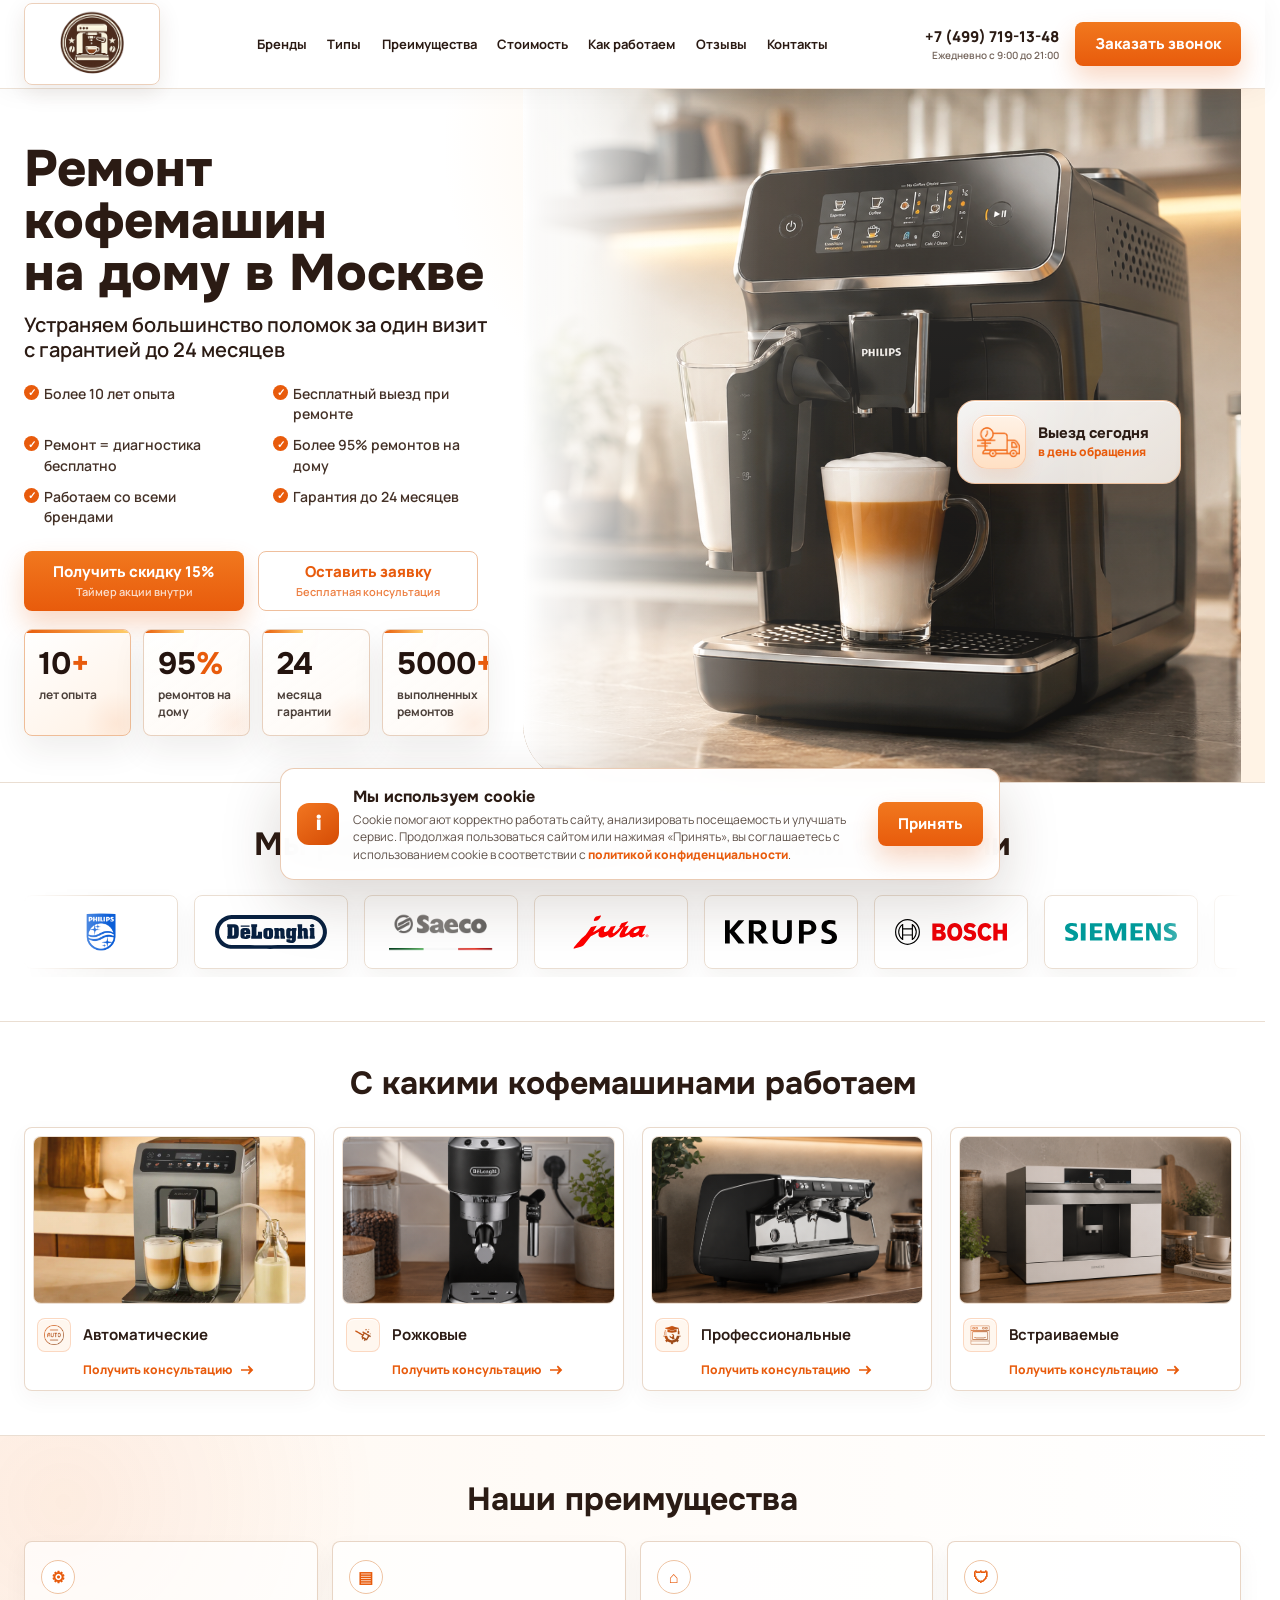
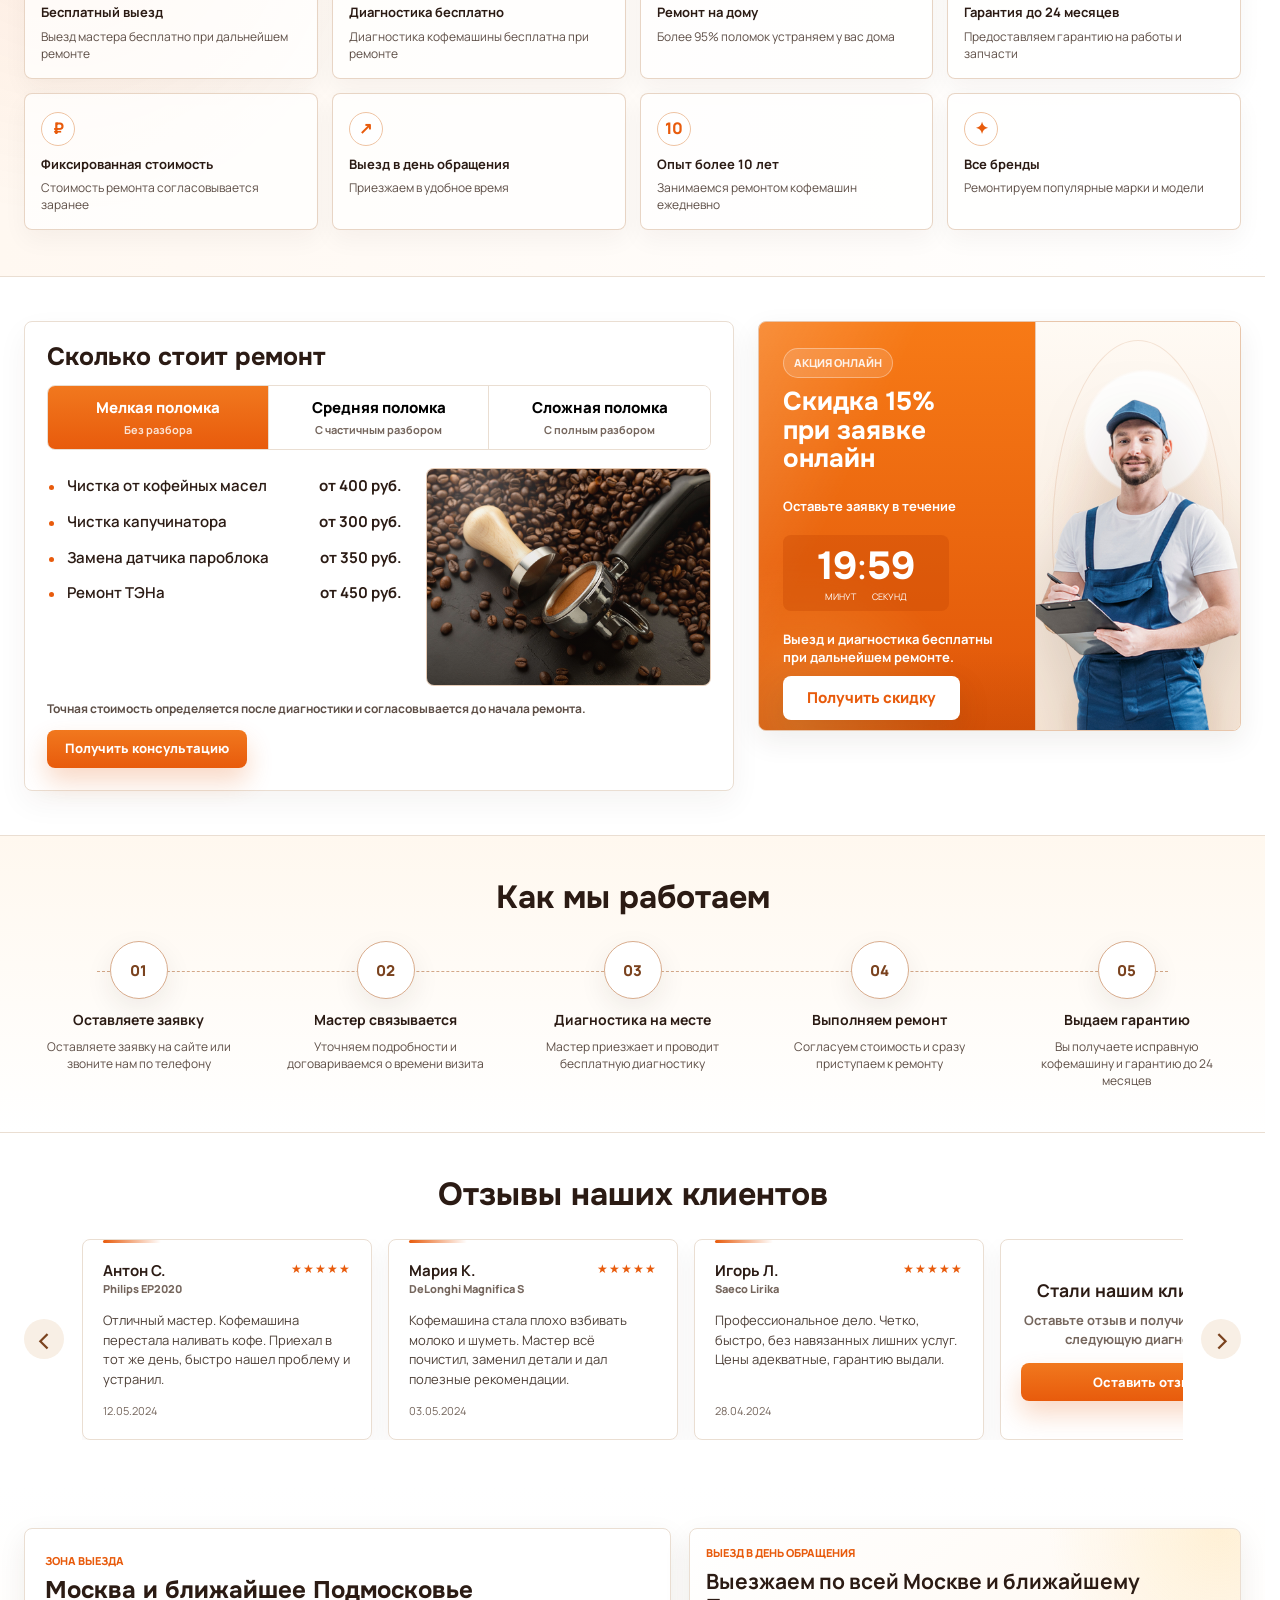
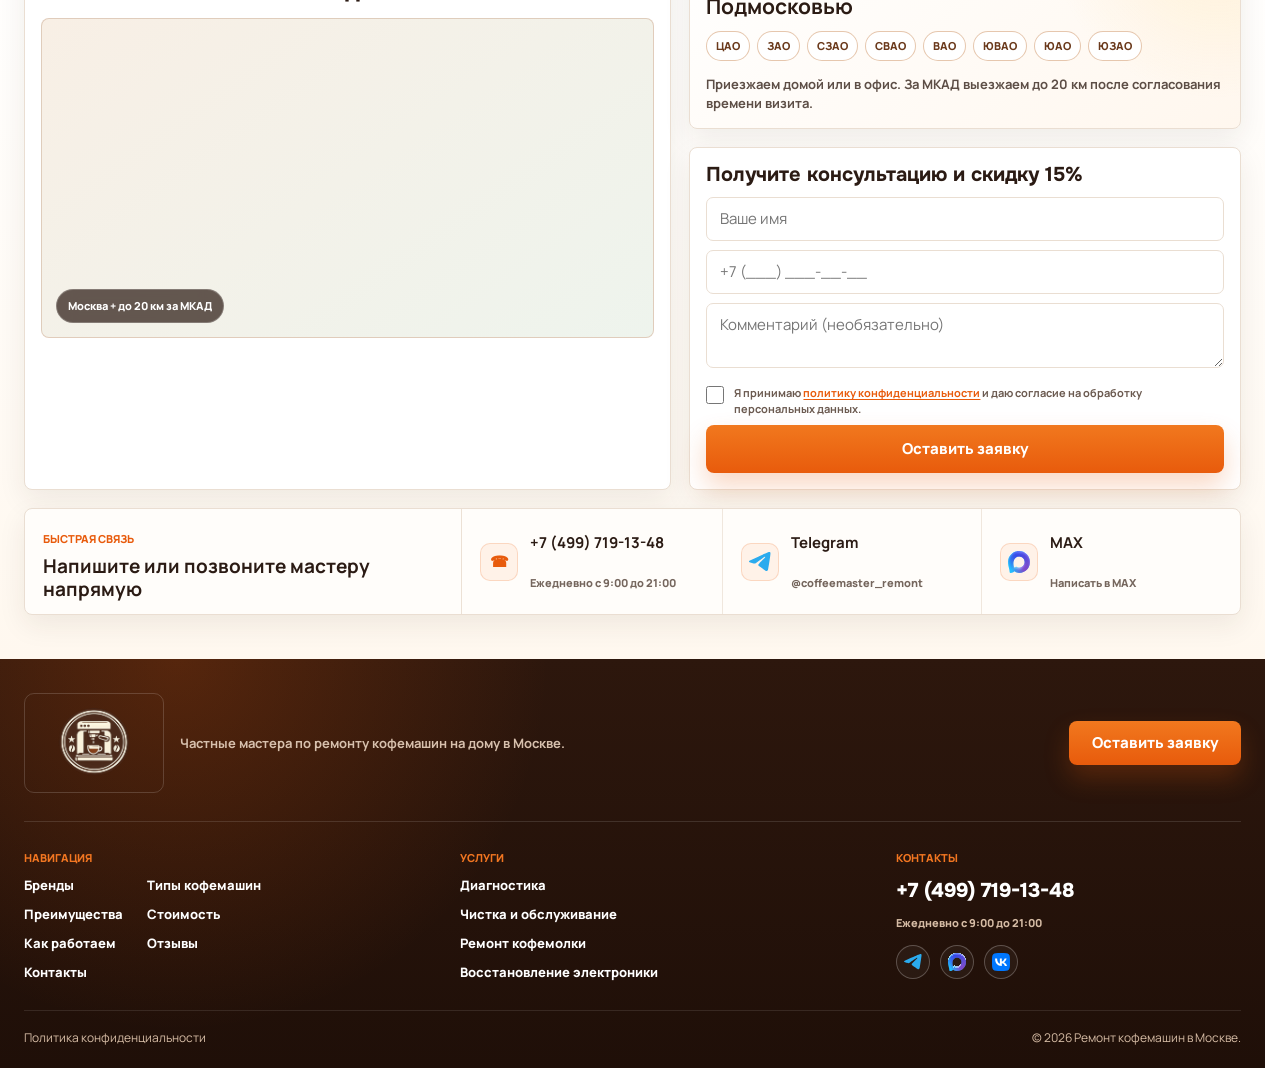
==== index.html @ 7a16c690 "first commit" ====
<!DOCTYPE html>
<html lang="ru">
<head>
  <meta charset="UTF-8">
  <meta name="viewport" content="width=device-width, initial-scale=1.0">
  <title>Coffee Master - ремонт кофемашин в Москве</title>
  <meta name="description" content="Ремонт кофемашин на дому в Москве: выезд в день обращения, диагностика бесплатно при ремонте, гарантия до 24 месяцев.">
  <link rel="icon" type="image/png" href="./assets/логотип.png">
  <link rel="preconnect" href="https://fonts.googleapis.com">
  <link rel="preconnect" href="https://fonts.gstatic.com" crossorigin>
  <link href="https://fonts.googleapis.com/css2?family=Manrope:wght@400;500;600;700;800&family=Onest:wght@500;700;800&display=swap" rel="stylesheet">
  <link rel="stylesheet" href="style.css">
</head>
<body>
  <header class="site-header" id="top">
    <div class="container header__inner">
      <a class="logo logo--header" href="#top" aria-label="Coffee Master">
        <img class="logo__image" src="./assets/логотип (2).png" alt="Coffee Master">
      </a>

      <nav class="nav" aria-label="Главное меню">
        <a href="#brands">Бренды</a>
        <a href="#types">Типы</a>
        <a href="#benefits">Преимущества</a>
        <a href="#price">Стоимость</a>
        <a href="#workflow">Как работаем</a>
        <a href="#reviews">Отзывы</a>
        <a href="#contacts">Контакты</a>
      </nav>

      <div class="header__contacts">
        <a class="header__phone" href="tel:+74997191348">+7 (499) 719-13-48 <span>Ежедневно с 9:00 до 21:00</span></a>
        <a class="btn btn--primary btn--small" href="#lead">Заказать звонок</a>
      </div>

      <button class="menu-toggle" type="button" aria-label="Открыть меню" aria-expanded="false">
        <span></span><span></span><span></span>
      </button>
    </div>
  </header>

  <main>
    <section class="hero section-glow">
      <div class="container hero__grid">
        <div class="hero__content reveal">
          <h1>Ремонт кофемашин<br>на дому в Москве</h1>
          <p class="hero__lead">Устраняем большинство поломок за один визит с гарантией до 24 месяцев</p>

          <div class="hero__checks" aria-label="Преимущества">
            <span>Более 10 лет опыта</span>
            <span>Бесплатный выезд при ремонте</span>
            <span>Ремонт = диагностика бесплатно</span>
            <span>Более 95% ремонтов на дому</span>
            <span>Работаем со всеми брендами</span>
            <span>Гарантия до 24 месяцев</span>
          </div>

          <div class="hero__actions">
            <a class="btn btn--primary" href="#lead">Получить скидку 15% <small>Таймер акции внутри</small></a>
            <a class="btn btn--ghost" href="#lead">Оставить заявку <small>Бесплатная консультация</small></a>
          </div>

          <div class="stats">
            <div class="stats__card stats__card--accent">
            
              <strong><span class="stat-number" data-count="10">10</span><em>+</em></strong>
              <span>лет опыта</span>
            </div>
            <div class="stats__card">
             
              <strong><span class="stat-number" data-count="95">95</span><em>%</em></strong>
              <span>ремонтов на дому</span>
            </div>
            <div class="stats__card">
            
              <strong><span class="stat-number" data-count="24">24</span></strong>
              <span>месяца гарантии</span>
            </div>
            <div class="stats__card">
           
              <strong><span class="stat-number" data-count="5000">5000</span><em>+</em></strong>
              <span>выполненных ремонтов</span>
            </div>
          </div>
        </div>

        <div class="hero__visual reveal" aria-label="Визуальная заглушка главной кофемашины">
        
            <img src="./assets/hero-image.png" alt="">
          <div class="visit-badge">
            <span class="visit-badge__icon" aria-hidden="true">
              <img src="./assets/1-04-1.webp" alt="">
            </span>
            <span class="visit-badge__text">
              <strong>Выезд сегодня</strong>
              <small>в день обращения</small>
            </span>
          </div>
          
        
      </div>
    </section>

    <section class="brands" id="brands">
      <div class="container">
        <h2 class="section-title">Мы работаем со всеми популярными брендами</h2>
        <div class="brand-marquee" aria-label="Логотипы брендов кофемашин">
          <div class="brand-marquee__track">
            <div class="brand-marquee__group">
              <div class="brand-logo"><img src="./assets/philips.ru logo5.png" alt="Philips"></div>
              <div class="brand-logo"><img src="./assets/De’Longhi.svg" alt="DeLonghi"></div>
              <div class="brand-logo"><img src="./assets/Saeco-logo-neu.png" alt="Saeco"></div>
              <div class="brand-logo"><img src="./assets/Jura_Logo.svg" alt="Jura"></div>
              <div class="brand-logo"><img src="./assets/Krups_Logo.svg" alt="Krups"></div>
              <div class="brand-logo"><img src="./assets/Bosch-logo.svg" alt="Bosch"></div>
              <div class="brand-logo"><img src="./assets/Siemens_AG_logo.svg" alt="Siemens"></div>
              <div class="brand-logo"><img src="./assets/nivona-logo-png_seeklogo-320624.png" alt="Nivona"></div>
              <div class="brand-logo"><img src="./assets/Logo_Melitta_(Unternehmen).svg" alt="Melitta"></div>
              <div class="brand-logo"><img src="./assets/miele-logo-png_seeklogo-92498.png" alt="Miele"></div>
              <div class="brand-logo"><img src="./assets/BORK_logo_orig.png" alt="Bork"></div>
              <div class="brand-logo"><img src="./assets/Logo_of_Gaggia.svg" alt="Gaggia"></div>
            </div>
            <div class="brand-marquee__group" aria-hidden="true">
              <div class="brand-logo"><img src="./assets/philips.ru logo5.png" alt=""></div>
              <div class="brand-logo"><img src="./assets/De’Longhi.svg" alt=""></div>
              <div class="brand-logo"><img src="./assets/Saeco-logo-neu.png" alt=""></div>
              <div class="brand-logo"><img src="./assets/Jura_Logo.svg" alt=""></div>
              <div class="brand-logo"><img src="./assets/Krups_Logo.svg" alt=""></div>
              <div class="brand-logo"><img src="./assets/Bosch-logo.svg" alt=""></div>
              <div class="brand-logo"><img src="./assets/Siemens_AG_logo.svg" alt=""></div>
              <div class="brand-logo"><img src="./assets/nivona-logo-png_seeklogo-320624.png" alt=""></div>
              <div class="brand-logo"><img src="./assets/Logo_Melitta_(Unternehmen).svg" alt=""></div>
              <div class="brand-logo"><img src="./assets/miele-logo-png_seeklogo-92498.png" alt=""></div>
              <div class="brand-logo"><img src="./assets/BORK_logo_orig.png" alt=""></div>
              <div class="brand-logo"><img src="./assets/Logo_of_Gaggia.svg" alt=""></div>
            </div>
          </div>
        </div>
      </div>
    </section>

    <section class="machine-types" id="types">
      <div class="container">
        <h2 class="section-title">С какими кофемашинами работаем</h2>
        <div class="type-grid">
          <article class="type-card reveal">
            <figure class="type-media">
              <img src="./assets/автомат.webp" alt="Автоматическая кофемашина" loading="lazy">
            </figure>
            <div class="type-card__body">
              <span class="icon-box icon-box--automatic" aria-hidden="true"></span>
              <h3>Автоматические</h3>
              <a href="#lead">Получить консультацию</a>
            </div>
          </article>
          <article class="type-card reveal">
            <figure class="type-media">
              <img src="./assets/рожковый.png" alt="Рожковая кофемашина" loading="lazy">
            </figure>
            <div class="type-card__body">
              <span class="icon-box icon-box--coffee" aria-hidden="true"></span>
              <h3>Рожковые</h3>
              <a href="#lead">Получить консультацию</a>
            </div>
          </article>
          <article class="type-card reveal">
            <figure class="type-media">
              <img src="./assets/профессиональный.png" alt="Профессиональная кофемашина" loading="lazy">
            </figure>
            <div class="type-card__body">
              <span class="icon-box icon-box--vocational" aria-hidden="true"></span>
              <h3>Профессиональные</h3>
              <a href="#lead">Получить консультацию</a>
            </div>
          </article>
          <article class="type-card reveal">
            <figure class="type-media">
              <img src="./assets/встроенная.png" alt="Встраиваемая кофемашина" loading="lazy">
            </figure>
            <div class="type-card__body">
              <span class="icon-box icon-box--built-in" aria-hidden="true"></span>
              <h3>Встраиваемые</h3>
              <a href="#lead">Получить консультацию</a>
            </div>
          </article>
        </div>
      </div>
    </section>

    <section class="benefits" id="benefits">
      <div class="container">
        <h2 class="section-title">Наши преимущества</h2>
        <div class="benefit-row">
          <article><span>⚙</span><h3>Бесплатный выезд</h3><p>Выезд мастера бесплатно при дальнейшем ремонте</p></article>
          <article><span>▤</span><h3>Диагностика бесплатно</h3><p>Диагностика кофемашины бесплатна при ремонте</p></article>
          <article><span>⌂</span><h3>Ремонт на дому</h3><p>Более 95% поломок устраняем у вас дома</p></article>
          <article><span>🛡</span><h3>Гарантия до 24 месяцев</h3><p>Предоставляем гарантию на работы и запчасти</p></article>
          <article><span>₽</span><h3>Фиксированная стоимость</h3><p>Стоимость ремонта согласовывается заранее</p></article>
          <article><span>↗</span><h3>Выезд в день обращения</h3><p>Приезжаем в удобное время</p></article>
          <article><span>10</span><h3>Опыт более 10 лет</h3><p>Занимаемся ремонтом кофемашин ежедневно</p></article>
          <article><span>✦</span><h3>Все бренды</h3><p>Ремонтируем популярные марки и модели</p></article>
        </div>
      </div>
    </section>

    <section class="price-section" id="price">
      <div class="container price-promo-grid">
        <div class="price-card reveal">
          <h2>Сколько стоит ремонт</h2>
          <div class="tabs" role="tablist" aria-label="Категории ремонта">
            <button class="tab is-active" type="button" data-tab="small">Мелкая поломка <span>Без разбора</span></button>
            <button class="tab" type="button" data-tab="medium">Средняя поломка <span>С частичным разбором</span></button>
            <button class="tab" type="button" data-tab="hard">Сложная поломка <span>С полным разбором</span></button>
          </div>

          <div class="price-content">
            <ul class="price-list is-active" data-panel="small">
              <li><span>Чистка от кофейных масел</span><strong>от 400 руб.</strong></li>
              <li><span>Чистка капучинатора</span><strong>от 300 руб.</strong></li>
              <li><span>Замена датчика пароблока</span><strong>от 350 руб.</strong></li>
              <li><span>Ремонт ТЭНа</span><strong>от 450 руб.</strong></li>
            </ul>
            <ul class="price-list" data-panel="medium">
              <li><span>Декальцинация</span><strong>от 500 руб.</strong></li>
              <li><span>Ремонт панели управления</span><strong>от 550 руб.</strong></li>
              <li><span>Замена фильтра</span><strong>от 450 руб.</strong></li>
              <li><span>Замена пароблока</span><strong>от 600 руб.</strong></li>
              <li><span>Ремонт капучинатора</span><strong>от 500 руб.</strong></li>
              <li><span>Ремонт кофемолки</span><strong>от 650 руб.</strong></li>
              <li><span>Замена помпы</span><strong>от 500 руб.</strong></li>
            </ul>
            <ul class="price-list" data-panel="hard">
              <li><span>Ремонт гидросистемы</span><strong>от 600 руб.</strong></li>
              <li><span>Полное техническое обслуживание</span><strong>от 650 руб.</strong></li>
              <li><span>Ремонт двигателя</span><strong>от 550 руб.</strong></li>
              <li><span>Замена датчика расхода воды</span><strong>от 700 руб.</strong></li>
              <li><span>Замена бойлера</span><strong>от 750 руб.</strong></li>
              <li><span>Восстановление электроники</span><strong>от 800 руб.</strong></li>
            </ul>
            <figure class="price-photo" aria-label="Фото ремонта кофемашины">
              <img class="price-photo__image is-active" data-photo-panel="small" src="./assets/мелкая поломка.jpg" alt="Мелкая поломка кофемашины" loading="lazy">
              <img class="price-photo__image" data-photo-panel="medium" src="./assets/средняя поломка.png" alt="Средняя поломка кофемашины" loading="lazy">
              <img class="price-photo__image" data-photo-panel="hard" src="./assets/сложная поломка.png" alt="Сложная поломка кофемашины" loading="lazy">
            
            </figure>
          </div>

          <p class="price-note">Точная стоимость определяется после диагностики и согласовывается до начала ремонта.</p>
          <a class="btn btn--primary btn--compact" href="#lead">Получить консультацию</a>
        </div>

        <aside class="price-aside reveal">
          <div class="promo-card">
            <div class="promo-card__content">
              <span class="promo-card__eyebrow">Акция онлайн</span>
              <h2>Скидка 15%<br>при заявке онлайн</h2>
              <p>Оставьте заявку в течение</p>
              <div class="timer" aria-live="polite">
                <strong id="minutes">19</strong><span>:</span><strong id="seconds">48</strong>
                <small>минут&nbsp;&nbsp;&nbsp;&nbsp;&nbsp;&nbsp;&nbsp;&nbsp;секунд</small>
              </div>
              <p>Выезд и диагностика бесплатны при дальнейшем ремонте.</p>
              <a class="btn btn--white" href="#lead">Получить скидку</a>
            </div>
            <div class="promo-card__visual promo-master">
              <img src="./assets/form-img.png" alt="Мастер по ремонту кофемашин">
            </div>
          </div>
        </aside>
      </div>
    </section>

    <section class="workflow" id="workflow">
      <div class="container">
        <h2 class="section-title">Как мы работаем</h2>
        <div class="timeline">
          <article class="step reveal"><span>01</span><h3>Оставляете заявку</h3><p>Оставляете заявку на сайте или звоните нам по телефону</p></article>
          <article class="step reveal"><span>02</span><h3>Мастер связывается</h3><p>Уточняем подробности и договариваемся о времени визита</p></article>
          <article class="step reveal"><span>03</span><h3>Диагностика на месте</h3><p>Мастер приезжает и проводит бесплатную диагностику</p></article>
          <article class="step reveal"><span>04</span><h3>Выполняем ремонт</h3><p>Согласуем стоимость и сразу приступаем к ремонту</p></article>
          <article class="step reveal"><span>05</span><h3>Выдаем гарантию</h3><p>Вы получаете исправную кофемашину и гарантию до 24 месяцев</p></article>
        </div>
      </div>
    </section>

    <section class="reviews" id="reviews">
      <div class="container">
        <h2 class="section-title">Отзывы наших клиентов</h2>
        <div class="review-shell">
          <button class="round-btn review-prev" type="button" aria-label="Предыдущий отзыв">‹</button>
          <div class="review-track">
            <article class="review-card">
              <div class="review-card__top">
                <div><h3>Антон С.</h3><small>Philips EP2020</small></div>
                <span aria-label="Оценка 5 из 5">★★★★★</span>
              </div>
              <p>Отличный мастер. Кофемашина перестала наливать кофе. Приехал в тот же день, быстро нашел проблему и устранил.</p>
              <time>12.05.2024</time>
            </article>
            <article class="review-card">
              <div class="review-card__top">
                <div><h3>Мария К.</h3><small>DeLonghi Magnifica S</small></div>
                <span aria-label="Оценка 5 из 5">★★★★★</span>
              </div>
              <p>Кофемашина стала плохо взбивать молоко и шуметь. Мастер всё почистил, заменил детали и дал полезные рекомендации.</p>
              <time>03.05.2024</time>
            </article>
            <article class="review-card">
              <div class="review-card__top">
                <div><h3>Игорь Л.</h3><small>Saeco Lirika</small></div>
                <span aria-label="Оценка 5 из 5">★★★★★</span>
              </div>
              <p>Профессиональное дело. Четко, быстро, без навязанных лишних услуг. Цены адекватные, гарантию выдали.</p>
              <time>28.04.2024</time>
            </article>
            <article class="review-cta">
              <h3>Стали нашим клиентом?</h3>
              <p>Оставьте отзыв и получите скидку на следующую диагностику</p>
              <a class="btn btn--primary btn--compact" href="#lead">Оставить отзыв</a>
            </article>
          </div>
          <button class="round-btn review-next" type="button" aria-label="Следующий отзыв">›</button>
        </div>
      </div>
    </section>

    <section class="contacts" id="contacts">
      <div class="container contact-grid">
        <div class="map-card reveal">
          <div class="map-card__head">
            <span>Зона выезда</span>
            <h2>Москва и ближайшее Подмосковье</h2>
          </div>
          <div class="moscow-map">
            <iframe
              title="Карта зоны выезда по Москве"
              src="https://yandex.ru/map-widget/v1/?ll=37.617700%2C55.755864&amp;z=9&amp;pt=37.617700%2C55.755864%2Cpm2rdm"
              loading="lazy"
              referrerpolicy="no-referrer-when-downgrade"></iframe>
            <div class="map-card__badge">Москва + до 20 км за МКАД</div>
          </div>
        </div>

        <div class="area-card reveal">
          <span class="area-card__eyebrow">Выезд в день обращения</span>
          <h3>Выезжаем по всей Москве и ближайшему Подмосковью</h3>
          <div class="area-tags" aria-label="Округа Москвы">
            <span>ЦАО</span><span>ЗАО</span><span>СЗАО</span><span>СВАО</span>
            <span>ВАО</span><span>ЮВАО</span><span>ЮАО</span><span>ЮЗАО</span>
          </div>
          <p>Приезжаем домой или в офис. За МКАД выезжаем до 20 км после согласования времени визита.</p>
        </div>

        <form class="lead-form reveal" id="lead" novalidate>
          <h2>Получите консультацию и скидку 15%</h2>
          <label><span>Ваше имя</span><input type="text" name="name" placeholder="Ваше имя" required></label>
          <label><span>Телефон</span><input type="tel" name="phone" placeholder="+7 (___) ___-__-__" required></label>
          <label><span>Комментарий</span><textarea name="comment" placeholder="Комментарий (необязательно)"></textarea></label>
          <label class="consent-check">
            <input type="checkbox" name="personal-data-consent" required>
            <span>Я принимаю <a href="privacy.html" target="_blank" rel="noopener">политику конфиденциальности</a> и даю согласие на обработку персональных данных.</span>
          </label>
          <button class="btn btn--primary" type="submit">Оставить заявку</button>
        </form>

        <div class="contact-methods reveal">
          <div class="contact-methods__head">
            <span>Быстрая связь</span>
            <h3>Напишите или позвоните мастеру напрямую</h3>
          </div>
          <div class="contact-methods__list">
            <a class="contact-link" href="tel:+74997191348"><span aria-hidden="true">☎</span><strong>+7 (499) 719-13-48</strong><small>Ежедневно с 9:00 до 21:00</small></a>
            <a class="contact-link" href="#"><span aria-hidden="true"><img src="./assets/Path-3.svg" alt=""></span><strong>Telegram</strong><small>@coffeemaster_remont</small></a>
            <a class="contact-link" href="#"><span aria-hidden="true"><img src="./assets/converted-2%201.svg" alt=""></span><strong>MAX</strong><small>Написать в MAX</small></a>
          </div>
        </div>
      </div>
    </section>
  </main>

  <footer class="footer">
    <div class="container footer__top">
      <div class="footer__brand">
        <a class="logo logo--footer" href="#top" aria-label="Логотип">
          <img class="logo__image" src="./assets/логотип (2).png" alt="Логотип">
        </a>
        <div>
          <p>Частные мастера по ремонту кофемашин на дому в Москве.</p>
        </div>
      </div>
      <a class="btn btn--primary btn--small footer__cta" href="#lead">Оставить заявку</a>
    </div>

    <div class="container footer__grid">
      <div class="footer__col">
        <span>Навигация</span>
        <nav>
          <a href="#brands">Бренды</a>
          <a href="#types">Типы кофемашин</a>
          <a href="#benefits">Преимущества</a>
          <a href="#price">Стоимость</a>
          <a href="#workflow">Как работаем</a>
          <a href="#reviews">Отзывы</a>
          <a href="#contacts">Контакты</a>
        </nav>
      </div>
      <div class="footer__col">
        <span>Услуги</span>
        <a href="#price">Диагностика</a>
        <a href="#price">Чистка и обслуживание</a>
        <a href="#price">Ремонт кофемолки</a>
        <a href="#price">Восстановление электроники</a>
      </div>
      <div class="footer__col footer__contacts">
        <span>Контакты</span>
        <a href="tel:+74997191348">+7 (499) 719-13-48</a>
        <small>Ежедневно с 9:00 до 21:00</small>
        <div class="footer__social">
          <a href="#" aria-label="Telegram"><img src="./assets/Path-3.svg" alt=""></a>
          <a href="#" aria-label="MAX"><img src="./assets/converted-2%201.svg" alt=""></a>
   <a href="#" aria-label="VK"><img src="./assets/VK_Compact_Logo_(2021-present) (1).svg" alt=""></a>
        </div>
      </div>
    </div>

    <div class="container footer__bottom">
      <div class="footer__legal">
        <a href="privacy.html">Политика конфиденциальности</a>
      </div>
      <span>© 2026 Ремонт кофемашин в Москве.</span>
    </div>
  </footer>

  <div class="modal" id="request-modal" aria-hidden="true">
    <div class="modal__backdrop" data-modal-close></div>
    <div class="modal__dialog" role="dialog" aria-modal="true" aria-labelledby="modal-title">
      <button class="modal__close" type="button" aria-label="Закрыть окно" data-modal-close>×</button>
      <div class="modal__content">
        <span class="modal__eyebrow">Заявка мастеру</span>
        <h2 id="modal-title">Оставьте номер, и мастер свяжется с вами</h2>
        <p>Уточним модель кофемашины, симптомы поломки и подскажем ближайшее время выезда.</p>
        <ul>
          <li>Бесплатный выезд при ремонте</li>
          <li>Диагностика бесплатна при ремонте</li>
          <li>Гарантия до 24 месяцев</li>
        </ul>
      </div>
      <form class="modal-form" novalidate>
        <label><span>Ваше имя</span><input type="text" name="name" placeholder="Ваше имя" required></label>
        <label><span>Телефон</span><input type="tel" name="phone" placeholder="+7 (___) ___-__-__" required></label>
        <label><span>Комментарий</span><textarea name="comment" placeholder="Что случилось с кофемашиной?"></textarea></label>
        <label class="consent-check">
          <input type="checkbox" name="personal-data-consent" required>
          <span>Я принимаю <a href="privacy.html" target="_blank" rel="noopener">политику конфиденциальности</a> и даю согласие на обработку персональных данных.</span>
        </label>
        <button class="btn btn--primary" type="submit">Отправить заявку</button>
      </form>
    </div>
  </div>

  <div class="cookie-banner" data-cookie-banner hidden>
    <div class="cookie-banner__icon" aria-hidden="true">i</div>
    <div class="cookie-banner__text">
      <strong>Мы используем cookie</strong>
      <p>Cookie помогают корректно работать сайту, анализировать посещаемость и улучшать сервис. Продолжая пользоваться сайтом или нажимая «Принять», вы соглашаетесь с использованием cookie в соответствии с <a href="privacy.html">политикой конфиденциальности</a>.</p>
    </div>
    <button class="btn btn--primary btn--small" type="button" data-cookie-accept>Принять</button>
  </div>

  <script src="script.js"></script>
</body>
</html>
---- style.css ----
:root {
  --bg: #fffaf4;
  --paper: #ffffff;
  --paper-warm: #fff6ed;
  --ink: #2b1b14;
  --muted: #75665d;
  --line: #eaded2;
  --line-strong: #dfc5af;
  --orange: #e85b0c;
  --orange-dark: #c94706;
  --coffee: #7a421e;
  --cream: #f7eadb;
  --yellow: #ffcf6a;
  --shadow: 0 18px 48px rgba(77, 45, 25, 0.12);
  --soft-shadow: 0 10px 28px rgba(57, 34, 20, 0.08);
  --radius: 8px;
  --container: 1400px;
}

* {
  box-sizing: border-box;
}

html {
  scroll-behavior: smooth;
  scrollbar-gutter: stable;
}

body {
  --scrollbar-compensation: 0px;
  margin: 0;
  font-family: "Manrope", sans-serif;
  color: var(--ink);
  background: #fff;
  font-size: 15px;
  line-height: 1.45;
  overflow-x: hidden;
}

body.menu-open {
  overflow: hidden;
  padding-right: var(--scrollbar-compensation);
}

body.modal-open {
  overflow: hidden;
  padding-right: var(--scrollbar-compensation);
}

main section {
  scroll-margin-top: 126px;
}

a {
  color: inherit;
  text-decoration: none;
}

button,
input,
textarea {
  font: inherit;
}

.container {
  width: min(var(--container), calc(100% - 48px));
  margin-inline: auto;
}

.site-header {
  position: sticky;
  top: 0;
  z-index: 50;
  background: rgba(255, 255, 255, 0.88);
  backdrop-filter: blur(18px);
  border-bottom: 1px solid rgba(234, 222, 210, 0.9);
  box-shadow: 0 4px 24px rgba(45, 28, 19, 0.04);
}

.header__inner {
  height: 88px;
  display: flex;
  align-items: center;
  gap: 24px;
}

.logo {
  display: inline-flex;
  align-items: center;
  gap: 10px;
  min-width: 190px;
  font-family: "Onest", sans-serif;
}

.logo--header {
  display: block;
  width: 136px;
  height: 82px;
  min-width: 136px;
  flex: 0 0 auto;
  overflow: hidden;
  padding: 0;

  border: 1px solid rgba(232, 198, 172, 0.82);
  border-radius: 8px;
  box-shadow: 0 8px 22px rgba(73, 39, 18, 0.1);
}

.logo__image {
  display: block;
}

.logo--header .logo__image {
  width: 100%;
  height: 100%;
  max-width: 100%;
  object-fit: cover;
  object-position: center;
}

.logo__mark {
  width: 42px;
  height: 42px;
  display: grid;
  place-items: center;
  color: var(--coffee);
  background: linear-gradient(145deg, #fff7ed, #f4ddc6);
  border: 1px solid #e9c7a8;
  border-radius: 10px;
  box-shadow: inset 0 1px 0 #fff, 0 8px 20px rgba(123, 67, 30, 0.12);
}

.logo__mark svg {
  width: 30px;
  fill: currentColor;
}

.logo strong {
  display: block;
  font-size: 17px;
  line-height: 1;
}

.logo small {
  display: block;
  color: var(--muted);
  font-size: 11px;
  margin-top: 4px;
}

.nav {
  display: flex;
  justify-content: center;
  gap: clamp(12px, 1.6vw, 26px);
  flex: 1;
  font-size: 13px;
  font-weight: 700;
}

.nav a {
  position: relative;
  padding: 10px 0;
  white-space: nowrap;
}

.nav a::after {
  content: "";
  position: absolute;
  left: 0;
  right: 0;
  bottom: 2px;
  height: 2px;
  background: var(--orange);
  transform: scaleX(0);
  transform-origin: right;
  transition: transform 0.25s ease;
}

.nav a:hover::after {
  transform: scaleX(1);
  transform-origin: left;
}

.header__contacts {
  display: flex;
  align-items: center;
  gap: 16px;
}

.header__phone {
  font-weight: 800;
  white-space: nowrap;
  text-align: right;
}

.header__phone span {
  display: block;
  font-size: 10px;
  color: var(--muted);
  font-weight: 600;
}

.btn {
  display: inline-flex;
  align-items: center;
  justify-content: center;
  min-height: 48px;
  padding: 12px 24px;
  border: 0;
  border-radius: var(--radius);
  font-weight: 800;
  cursor: pointer;
  transition: transform 0.22s ease, box-shadow 0.22s ease, background 0.22s ease;
  text-align: center;
  line-height: 1.1;
}

.btn small {
  display: block;
  font-size: 11px;
  margin-top: 5px;
  font-weight: 600;
  opacity: 0.78;
}

.btn:hover {
  transform: translateY(-2px);
}

.btn--primary {
  color: #fff;
  background: linear-gradient(180deg, #f1781e, var(--orange));
  box-shadow: 0 13px 26px rgba(232, 91, 12, 0.24);
}

.btn--primary:hover {
  background: linear-gradient(180deg, #fa812a, var(--orange-dark));
  box-shadow: 0 16px 34px rgba(232, 91, 12, 0.32);
}

.btn--ghost {
  color: var(--orange);
  background: #fff;
  border: 1px solid #efbf9d;
}

.btn--white {
  min-height: 44px;
  color: var(--orange);
  background: #fff;
  box-shadow: 0 12px 30px rgba(118, 55, 13, 0.16);
}

.btn--small {
  min-height: 44px;
  padding: 12px 20px;
}

.btn--compact {
  min-height: 38px;
  padding: 10px 18px;
  font-size: 13px;
}

.menu-toggle {
    cursor:pointer;
  display: none;
  width: 44px;
  height: 44px;
  border: 1px solid var(--line);
  background: #fff;
  border-radius: var(--radius);
}

.menu-toggle span {
  display: block;
  width: 20px;
  height: 2px;
  margin: 4px auto;
  background: var(--ink);
  transition: transform 0.2s ease, opacity 0.2s ease;
}

.hero {
  min-height: 620px;
  padding: 0;
  overflow: hidden;
}

.section-glow {
  background:
    radial-gradient(circle at 58% 8%, rgba(255, 197, 126, 0.22), transparent 30%),
    linear-gradient(90deg, #fff 0 48%, #fff3e5 48% 100%);
}

.hero__grid {
  display: grid;
  grid-template-columns: minmax(440px, 0.82fr) minmax(560px, 1.18fr);
  gap: 0;
  align-items: stretch;
  min-height: 620px;
}

.hero__content {
  position: relative;
  z-index: 2;
  align-self: center;
  padding: 54px 34px 46px 0;
}

.hero h1 {
  margin: 0 0 12px;
  font-family: "Onest", sans-serif;
  font-size: clamp(38px, 4vw, 56px);
  line-height: 1.02;
  font-weight: 800;
  letter-spacing: 0;
}

.hero__lead {
  max-width: 480px;
  margin: 0 0 22px;
  font-size: 20px;
  line-height: 1.25;
  font-weight: 600;
}

.hero__checks {
  display: grid;
  grid-template-columns: 1fr 1fr;
  gap: 11px 34px;
  max-width: 620px;
  margin-bottom: 24px;
  color: #443127;
  font-size: 14px;
  font-weight: 600;
}

.hero__checks span {
  position: relative;
  padding-left: 20px;
}

.hero__checks span::before {
  content: "✓";
  position: absolute;
  left: 0;
  top: 1px;
  width: 15px;
  height: 15px;
  display: grid;
  place-items: center;
  color: #fff;
  background: var(--orange);
  border-radius: 50%;
  font-size: 10px;
  font-weight: 900;
}

.hero__actions {
  display: flex;
  gap: 14px;
  margin-bottom: 18px;
}

.hero__actions .btn {
  min-width: 220px;
  min-height: 58px;
  flex-direction: column;
}

.stats {
  display: grid;
  grid-template-columns: repeat(4, 1fr);
  gap: 12px;
  max-width: 570px;
}

.stats__card {
  position: relative;
  overflow: hidden;
  min-height: 96px;
  padding: 18px 14px 14px;
  background:
    linear-gradient(145deg, rgba(255, 255, 255, 0.96), rgba(255, 249, 243, 0.9)),
    radial-gradient(circle at 12% 0, rgba(255, 207, 106, 0.14), transparent 42%);
  border: 1px solid rgba(231, 207, 188, 0.95);
  border-radius: var(--radius);
  box-shadow: 0 14px 32px rgba(57, 34, 20, 0.08);
  transition: transform 0.22s ease, border-color 0.22s ease, box-shadow 0.22s ease;
}

.stats__card::before {
  content: "";
  position: absolute;
  left: 0;
  right: 0;
  top: 0;
  height: 3px;
  background: linear-gradient(90deg, var(--orange), var(--yellow));
  transform: scaleX(0.38);
  transform-origin: left;
  transition: transform 0.35s ease;
}

.stats__card::after {
  content: "";
  position: absolute;
  right: -22px;
  bottom: -24px;
  width: 72px;
  height: 72px;
  background: radial-gradient(circle, rgba(232, 91, 12, 0.08), transparent 62%);
  border-radius: 50%;
}

.stats__card:hover {
  transform: translateY(-4px);
  border-color: #edb58a;
  box-shadow: 0 18px 40px rgba(57, 34, 20, 0.13);
}

.stats__card:hover::before,
.stats__card--accent::before {
  transform: scaleX(1);
}

.stats__card--accent {
  background:
    linear-gradient(145deg, #fff, #fff1e4),
    radial-gradient(circle at 10% 0, rgba(255, 207, 106, 0.22), transparent 46%);
  border-color: #efbd98;
}

.stats strong {
  position: relative;
  z-index: 1;
  display: block;
  font-family: "Onest", sans-serif;
  font-size: 31px;
  line-height: 1;
  color: #24140f;
}

.stats__card > span {
  position: relative;
  z-index: 1;
  display: block;
  margin-top: 7px;
  font-size: 12px;
  color: #4c403a;
  font-weight: 700;
}

.stats strong em {
  font-style: normal;
  color: var(--orange);
}

.stats__index {
  position: absolute;
  top: 12px;
  right: 12px;
  z-index: 1;
  color: rgba(122, 66, 30, 0.34);
  font-size: 11px;
  font-weight: 900;
}

.hero__visual {
  position: relative;
  min-height: 620px;
  display: grid;
  place-items: center;
  isolation: isolate;
  overflow: hidden;
  border-bottom-left-radius: 58px;
}

.hero__visual::before {
  content: "";
  position: absolute;
  inset: 0;
  z-index: 1;
  pointer-events: none;
  background:
    linear-gradient(90deg, #fff 0%, rgba(255, 255, 255, 0.78) 9%, rgba(255, 255, 255, 0.08) 33%, transparent 54%),
    linear-gradient(180deg, rgba(255, 246, 237, 0.18), rgba(255, 246, 237, 0.06));
}

.hero__visual img {
  width: 100%;
  height: 100%;
  min-height: 620px;
  display: block;
  object-fit: cover;
  object-position: 60% center;
  filter: saturate(1.02) contrast(1.02);
}

.machine-card {
  width: min(470px, 84vw);
  height: 340px;
  position: relative;
  border-radius: 30px 30px 16px 16px;
  background:
    linear-gradient(135deg, rgba(255,255,255,0.1), transparent 30%),
    linear-gradient(145deg, #3b2d25, #14110f 55%, #4b3629);
  border: 1px solid rgba(255,255,255,0.28);
  box-shadow: 0 35px 70px rgba(51, 31, 18, 0.36);
  transform: perspective(800px) rotateY(-7deg);
}

.machine-card__top {
  position: absolute;
  top: 34px;
  left: 82px;
  right: 82px;
  height: 70px;
  display: grid;
  grid-template-columns: repeat(4, 1fr);
  gap: 8px;
  padding: 12px;
  border-radius: 13px;
  background: #241e1a;
  border: 1px solid rgba(255,255,255,0.18);
}

.machine-card__top span {
  border-radius: 8px;
  background: linear-gradient(180deg, #59524d, #2d2926);
  box-shadow: inset 0 0 0 1px rgba(255,255,255,0.08);
}

.machine-card__body {
  position: absolute;
  left: 110px;
  right: 110px;
  top: 118px;
  bottom: 32px;
  display: grid;
  justify-items: center;
}

.machine-card__spout {
  width: 110px;
  height: 54px;
  background: linear-gradient(180deg, #151210, #070605);
  border-radius: 0 0 12px 12px;
  box-shadow: 0 18px 28px rgba(0,0,0,0.3);
}

.cup {
  width: 150px;
  height: 112px;
  margin-top: 8px;
  padding: 20px 14px;
  display: grid;
  place-items: center;
  text-align: center;
  color: #4b3930;
  font-size: 12px;
  background: linear-gradient(180deg, #fff, #f7efe8);
  border-radius: 6px 6px 28px 28px;
  box-shadow: 0 16px 34px rgba(0,0,0,0.22);
}

.cup__coffee {
  position: absolute;
  width: 92px;
  height: 22px;
  top: 86px;
  border-radius: 50%;
  background: linear-gradient(90deg, #5b321b, #c3834a, #5b321b);
  opacity: 0.92;
}

.visit-badge {
  position: absolute;
  z-index: 2;
  right: clamp(18px, 4.7vw, 74px);
  top: 51%;
  transform: translateY(-50%);
  width: 224px;
  min-height: 82px;
  display: grid;
  grid-template-columns: 54px 1fr;
  align-items: center;
  gap: 12px;
  padding: 14px 16px 14px 14px;
  color: var(--ink);
  background:
    linear-gradient(145deg, rgba(255, 255, 255, 0.94), rgba(255, 248, 241, 0.86)),
    radial-gradient(circle at 18% 10%, rgba(255, 207, 106, 0.28), transparent 42%);
  border: 1px solid rgba(238, 190, 154, 0.95);
  border-radius: 18px;
  box-shadow: 0 18px 44px rgba(58, 34, 19, 0.18), inset 0 1px 0 rgba(255, 255, 255, 0.82);
  backdrop-filter: blur(14px);
  animation: badgePulse 2.8s ease-in-out infinite;
}



.visit-badge__icon {
  width: 54px;
  height: 54px;
  display: grid;
  place-items: center;
  color: var(--orange);
  background: linear-gradient(180deg, #fff2e6, #ffe0c4);
  border: 1px solid rgba(232, 91, 12, 0.2);
  border-radius: 15px;
  box-shadow: inset 0 1px 0 #fff, 0 10px 20px rgba(232, 91, 12, 0.12);
}

.visit-badge__icon img {
  width: 43px;
  height: 43px;
  min-height: 0;
  max-width: 43px;
  max-height: 43px;
  display: block;
  object-fit: contain;
  object-position: center;
  filter: none;
}

.visit-badge__text {
  display: grid;
  gap: 3px;
}

.visit-badge strong {
  color: var(--ink);
  font-family: "Onest", sans-serif;
  font-size: 15px;
  line-height: 1.05;
}

.visit-badge small {
  color: var(--orange);
  font-size: 12px;
  line-height: 1.15;
  font-weight: 900;
}

.beans {
  position: absolute;
  left: 58px;
  bottom: 32px;
  width: 140px;
  height: 50px;
}

.beans i {
  position: absolute;
  width: 23px;
  height: 12px;
  background: #7a421e;
  border-radius: 50%;
  box-shadow: inset 0 0 0 2px rgba(49, 25, 11, 0.12);
}

.beans i:nth-child(1) { left: 0; top: 20px; transform: rotate(20deg); }
.beans i:nth-child(2) { left: 34px; top: 5px; transform: rotate(-18deg); }
.beans i:nth-child(3) { left: 60px; top: 32px; transform: rotate(36deg); }
.beans i:nth-child(4) { left: 95px; top: 18px; transform: rotate(-8deg); }
.beans i:nth-child(5) { left: 118px; top: 2px; transform: rotate(25deg); }

.brands,
.machine-types,
.price-section,
.workflow,
.reviews,
.contacts {
  padding: 44px 0;
}

.brands {
  background: #fff;
  border-top: 1px solid var(--line);
  border-bottom: 1px solid var(--line);
}

.section-title {
  margin: 0 0 26px;
  font-family: "Onest", sans-serif;
  font-size: clamp(23px, 2.5vw, 32px);
  line-height: 1.12;
  text-align: center;
}

.review-shell {
  position: relative;
  display: flex;
  align-items: center;
  gap: 18px;
}

.round-btn {
  flex: 0 0 auto;
  width: 40px;
  height: 40px;
  display: grid;
  place-items: center;
  color: var(--coffee);
  background: #f8efe5;
  border: 0;
  border-radius: 50%;
  font-size: 34px;
  line-height: 1;
  cursor: pointer;
  transition: transform 0.2s ease, background 0.2s ease;
}

.round-btn:hover {
  transform: translateY(-2px);
  background: #f0dfcf;
}

.review-track::-webkit-scrollbar {
  display: none;
}

.brand-marquee {
  --brand-gap: 16px;
  position: relative;
  overflow: hidden;
  padding: 6px 0 8px;
  mask-image: linear-gradient(90deg, transparent 0, #000 7%, #000 93%, transparent 100%);
}

.brand-marquee__track {
  width: max-content;
  display: flex;
  animation: brandLoop 34s linear infinite;
  will-change: transform;
}

.brand-marquee:hover .brand-marquee__track {
  animation-play-state: paused;
}

.brand-marquee__group {
  display: flex;
  align-items: center;
  gap: var(--brand-gap);
  padding-right: var(--brand-gap);
}

.brand-logo {
  width: 154px;
  height: 74px;
  display: grid;
  place-items: center;
  padding: 15px 20px;
  background: rgba(255, 255, 255, 0.92);
  border: 1px solid var(--line);
  border-radius: var(--radius);
  box-shadow: 0 10px 24px rgba(57, 34, 20, 0.055);
  transition: transform 0.2s ease, box-shadow 0.2s ease, border-color 0.2s ease;
}

.brand-logo:hover {
  transform: translateY(-3px);
  border-color: #e7bea0;
  box-shadow: 0 16px 34px rgba(57, 34, 20, 0.1);
}

.brand-logo img {
  display: block;
  max-width: 100%;
  max-height: 38px;
  object-fit: contain;
}

.machine-types {
  background: #fff;
}

.type-grid {
  display: grid;
  grid-template-columns: repeat(4, 1fr);
  gap: 18px;
}

.type-card {
  position: relative;
  display: flex;
  min-width: 0;
  flex-direction: column;
  padding: 8px;
  overflow: hidden;
  background: #fff;
  border: 1px solid rgba(231, 213, 198, 0.9);
  border-radius: var(--radius);
  box-shadow: 0 8px 22px rgba(70, 42, 24, 0.045);
  transition: transform 0.24s ease, box-shadow 0.24s ease, border-color 0.24s ease, background 0.24s ease;
}

.type-card::before {
  content: "";
  position: absolute;
  inset: 0;
  pointer-events: none;
  z-index: 1;
  background: linear-gradient(180deg, transparent 62%, rgba(255, 246, 236, 0.72));
  opacity: 0;
  transition: opacity 0.24s ease;
}

.type-card:hover {
  transform: translateY(-4px);
  border-color: rgba(232, 91, 12, 0.28);
  background: #fffdfa;
  box-shadow: 0 18px 38px rgba(70, 42, 24, 0.09);
}

.type-card:hover::before {
  opacity: 1;
}

.icon-box {
  position: relative;
  z-index: 2;
  flex: 0 0 auto;
  width: 34px;
  height: 34px;
  display: grid;
  place-items: center;
  background: #fff7ef;
  border: 1px solid rgba(232, 91, 12, 0.2);
  border-radius: 8px;
  box-shadow: inset 0 1px 0 #fff;
}

.icon-box::before {
  content: "";
  width: 20px;
  height: 20px;
  display: block;
  background: linear-gradient(135deg, var(--orange), var(--coffee));
  -webkit-mask: var(--icon) center / contain no-repeat;
  mask: var(--icon) center / contain no-repeat;
  transition: transform 0.22s ease, background 0.22s ease;
}

.icon-box--automatic {
  --icon: url("./assets/free-icon-automatic-8101970.png");
}

.icon-box--coffee {
  --icon: url("./assets/free-icon-coffee-14158306.png");
}

.icon-box--vocational {
  --icon: url("./assets/free-icon-vocational-12084871.png");
}

.icon-box--built-in {
  --icon: url("./assets/free-icon-gas-oven-17724062.png");
}

.type-card:hover .icon-box::before {
  transform: scale(1.06);
  background: linear-gradient(135deg, #ff7a1a, var(--orange-dark));
}

.type-card__body {
  position: relative;
  z-index: 2;
  display: grid;
  grid-template-columns: 34px minmax(0, 1fr);
  gap: 10px 12px;
  align-items: center;
  padding: 14px 4px 4px;
}

.type-card h3 {
  position: relative;
  z-index: 2;
  margin: 0;
  font-size: 15px;
  line-height: 1.2;
}

.type-media {
  position: relative;
  z-index: 2;
  height: auto;
  aspect-ratio: 16 / 9.8;
  margin: 0;
  overflow: hidden;
  background: #f7efe7;
  border: 1px solid rgba(236, 221, 208, 0.82);
  border-radius: 8px;
}

.type-media::after {
  content: "";
  position: absolute;
  inset: 0;
  pointer-events: none;
  background: linear-gradient(180deg, rgba(255,255,255,0.08), rgba(43, 27, 20, 0.08));
  opacity: 0.7;
  transition: opacity 0.24s ease;
}

.type-media img {
  width: 100%;
  height: 100%;
  display: block;
  object-fit: cover;
  object-position: center;
  transform: scale(1.01);
  transition: transform 0.45s ease, filter 0.45s ease;
}

.type-card:hover .type-media img {
  transform: scale(1.045);
  filter: saturate(1.03) contrast(1.02);
}

.type-card:hover .type-media::after {
  opacity: 0.35;
}

.placeholder {
  min-height: 82px;
  display: grid;
  place-items: center;
  padding: 14px;
  color: #44342c;
  text-align: center;
  background:
    linear-gradient(135deg, rgba(255,255,255,0.6), rgba(252,239,226,0.75)),
    repeating-linear-gradient(135deg, transparent 0 12px, rgba(225, 158, 108, 0.08) 12px 13px);
  border: 1px dashed #d9ad8e;
  border-radius: 7px;
  font-size: 12px;
  font-weight: 700;
}

.type-card a {
  position: relative;
  z-index: 2;
  grid-column: 2;
  display: inline-flex;
  width: fit-content;
  align-items: center;
  gap: 7px;
  color: var(--orange);
  font-size: 12px;
  font-weight: 900;
  line-height: 1;
  transition: color 0.2s ease, transform 0.2s ease;
}

.type-card a::after {
  content: "";
  width: 16px;
  height: 16px;
  border-radius: 50%;
  background: currentColor;
  -webkit-mask: url("data:image/svg+xml,%3Csvg viewBox='0 0 16 16' xmlns='http://www.w3.org/2000/svg'%3E%3Cpath fill='black' d='M9.9 3.6 14.3 8l-4.4 4.4-1.1-1.1L11.3 8 8.8 4.7l1.1-1.1ZM2 8.8V7.2h10.7v1.6H2Z'/%3E%3C/svg%3E") center / contain no-repeat;
  mask: url("data:image/svg+xml,%3Csvg viewBox='0 0 16 16' xmlns='http://www.w3.org/2000/svg'%3E%3Cpath fill='black' d='M9.9 3.6 14.3 8l-4.4 4.4-1.1-1.1L11.3 8 8.8 4.7l1.1-1.1ZM2 8.8V7.2h10.7v1.6H2Z'/%3E%3C/svg%3E") center / contain no-repeat;
}

.type-card a:hover {
  color: var(--orange-dark);
  transform: translateX(2px);
}

.benefits {
  padding: 46px 0;
  background:
    radial-gradient(circle at 5% 15%, rgba(232, 91, 12, 0.08), transparent 25%),
    linear-gradient(90deg, #fff8f1, #fff);
  border-top: 1px solid var(--line);
  border-bottom: 1px solid var(--line);
}

.benefits .section-title {
  margin-bottom: 24px;
}

.benefit-row {
  display: grid;
  grid-template-columns: repeat(4, 1fr);
  gap: 14px;
}

.benefit-row article {
  min-height: 132px;
  padding: 18px 16px 16px;
  background: rgba(255, 255, 255, 0.72);
  border: 1px solid rgba(226, 202, 181, 0.78);
  border-radius: var(--radius);
  box-shadow: 0 10px 24px rgba(57, 34, 20, 0.045);
}

.benefit-row article:last-child {
  border-right: 1px solid rgba(226, 202, 181, 0.78);
}

.benefit-row span {
  width: 34px;
  height: 34px;
  display: grid;
  place-items: center;
  margin: 0 0 10px;
  color: var(--orange);
  background: #fff;
  border: 1px solid #efc4a3;
  border-radius: 50%;
  font-size: 16px;
  font-weight: 900;
}

.benefit-row h3 {
  margin: 0 0 7px;
  font-size: 13px;
  line-height: 1.25;
}

.benefit-row p {
  margin: 0;
  color: #5d4e46;
  font-size: 12px;
  line-height: 1.42;
}

.price-section {
  background: #fff;
}

.price-promo-grid {
  display: grid;
  grid-template-columns: minmax(0, 1.25fr) minmax(390px, 0.85fr);
  gap: 24px;
  align-items: start;
}

.price-card h2,
.promo-card h2,
.lead-form h2,
.map-card h2 {
  margin: 0 0 14px;
  font-family: "Onest", sans-serif;
  font-size: 25px;
  line-height: 1.1;
}

.price-card {
  min-width: 0;
  padding: 22px;
  background: #fff;
  border: 1px solid var(--line);
  border-radius: var(--radius);
  box-shadow: 0 12px 30px rgba(57, 34, 20, 0.05);
}

.tabs {
  display: grid;
  grid-template-columns: repeat(3, 1fr);
  margin-bottom: 18px;
  background: #fff;
  border: 1px solid var(--line);
  border-radius: var(--radius);
  overflow: hidden;
}

.tab {
  min-height: 54px;
  padding: 11px 12px;
  border: 0;
  background: #fff;
  border-right: 1px solid var(--line);
  font-weight: 900;
  cursor: pointer;
}

.tab:last-child {
  border-right: 0;
}

.tab span {
  display: block;
  margin-top: 3px;
  color: var(--muted);
  font-size: 11px;
  font-weight: 700;
}

.tab.is-active {
  color: #fff;
  background: linear-gradient(180deg, #f1781e, var(--orange));
}

.tab.is-active span {
  color: rgba(255,255,255,0.82);
}

.price-content {
  display: grid;
  grid-template-columns: 1fr 285px;
  gap: 24px;
  align-items: start;
}

.price-list {
  display: none;
  margin: 0;
  padding: 0;
  list-style: none;
}

.price-list.is-active {
  display: block;
  animation: fadeUp 0.22s ease;
}

.price-list li {
  position: relative;
  display: flex;
  justify-content: space-between;
  gap: 18px;
  padding: 7px 0 7px 20px;
  font-weight: 600;
}

.price-list li::before {
  content: "";
  position: absolute;
  left: 2px;
  top: 17px;
  width: 5px;
  height: 5px;
  background: var(--orange);
  border-radius: 50%;
}

.price-list strong {
  white-space: nowrap;
}

.price-photo {
  position: relative;
  min-height: 218px;
  margin: 0;
  overflow: hidden;
  background: #f8eee4;
  border: 1px solid rgba(225, 194, 169, 0.78);
  border-radius: 8px;
  box-shadow: inset 0 1px 0 rgba(255,255,255,0.72);
}

.price-photo::after {
  content: "";
  position: absolute;
  inset: 0;
  pointer-events: none;
  background:
    linear-gradient(180deg, rgba(255,255,255,0.04), rgba(43, 27, 20, 0.22)),
    radial-gradient(circle at 18% 12%, rgba(255,255,255,0.28), transparent 34%);
}

.price-photo__image {
  position: absolute;
  inset: 0;
  width: 100%;
  height: 100%;
  display: block;
  object-fit: cover;
  object-position: center;
  opacity: 0;
  transform: scale(1.035);
  transition: opacity 0.24s ease, transform 0.45s ease;
}

.price-photo__image.is-active {
  opacity: 1;
  transform: scale(1);
}

.price-photo figcaption {
  position: absolute;
  left: 12px;
  bottom: 12px;
  z-index: 1;
  padding: 7px 10px;
  color: #fff;
  background: rgba(43, 27, 20, 0.72);
  border: 1px solid rgba(255,255,255,0.22);
  border-radius: 999px;
  backdrop-filter: blur(10px);
  font-size: 11px;
  font-weight: 900;
}

.price-note {
  margin: 14px 0 12px;
  color: #5d4e46;
  font-size: 12px;
  font-weight: 700;
}

.price-aside {
  min-width: 0;
  align-self: start;
}

.promo-card {
  position: relative;
  isolation: isolate;
  display: grid;
  grid-template-columns: minmax(0, 1.16fr) minmax(205px, 0.84fr);
  overflow: hidden;
  height: clamp(410px, 30vw, 430px);
  min-height: 410px;
  border: 1px solid #e8c6ac;
  border-radius: var(--radius);
  box-shadow: var(--soft-shadow);
  background: #fff8f0;
}

.promo-card__content {
  position: relative;
  z-index: 2;
  display: flex;
  min-width: 0;
  flex-direction: column;
  align-items: flex-start;
  justify-content: center;
  padding: 26px 24px;
  color: #fff;
  background:
    linear-gradient(115deg, rgba(255, 255, 255, 0.16), transparent 34%),
    radial-gradient(circle at 15% 95%, rgba(255, 207, 106, 0.32), transparent 35%),
    linear-gradient(180deg, #f77a16, #df5408);
}

.promo-card__content::after {
  content: "";
  position: absolute;
  inset: auto 0 0;
  height: 96px;
  pointer-events: none;
  background: linear-gradient(180deg, transparent, rgba(124, 44, 0, 0.18));
}

.promo-card__content > * {
  position: relative;
  z-index: 1;
}

.promo-card__eyebrow {
  display: inline-flex;
  align-items: center;
  width: fit-content;
  margin-bottom: 10px;
  padding: 6px 10px;
  border: 1px solid rgba(255, 255, 255, 0.34);
  border-radius: 999px;
  background: rgba(255, 255, 255, 0.13);
  color: rgba(255, 255, 255, 0.88);
  font-size: 11px;
  font-weight: 900;
  letter-spacing: 0;
  text-transform: uppercase;
}

.promo-card h2 {
  color: #fff;
  font-size: 26px;
}

.promo-card p {
  margin: 9px 0;
  font-size: 13px;
  font-weight: 700;
}

.timer {
  width: 166px;
  margin: 10px 0;
  padding: 12px 10px 8px;
  text-align: center;
  background: rgba(197, 69, 5, 0.36);
  border-radius: 8px;
}

.timer strong,
.timer span {
  font-family: "Onest", sans-serif;
  font-size: 39px;
  line-height: 1;
}

.timer small {
  display: block;
  margin-top: 4px;
  font-size: 9px;
  text-transform: uppercase;
}

.promo-card__visual {
  min-width: 0;
}

.promo-master {
  position: relative;
  overflow: hidden;
  height: 100%;
  min-height: 100%;
  border: 0;
  border-left: 1px solid rgba(232, 198, 172, 0.9);
  border-radius: 0;
  background:
    radial-gradient(circle at 54% 26%, rgba(255, 255, 255, 0.95) 0 18%, transparent 19%),
    radial-gradient(circle at 50% 42%, rgba(247, 218, 194, 0.62), transparent 36%),
    linear-gradient(180deg, #fffaf4 0%, #f6e6d6 100%);
}

.promo-master::before {
  content: "";
  position: absolute;
  inset: 18px 16px 12px;
  border: 1px solid rgba(220, 173, 140, 0.38);
  border-radius: 50%;
  opacity: 0.8;
}

.promo-master::after {
  content: "";
  position: absolute;
  left: 12%;
  right: 8%;
  bottom: -18%;
  height: 46%;
  border-radius: 50%;
  background: radial-gradient(circle, rgba(214, 123, 54, 0.22), transparent 68%);
  filter: blur(2px);
}

.promo-master img {
  position: absolute;
  z-index: 1;
  right: -2%;
  bottom: 0;
  width: auto;
  max-width: 108%;
  max-height: 100%;
  object-fit: contain;
  filter: drop-shadow(0 22px 34px rgba(65, 35, 18, 0.18));
}

.workflow {
  padding: 44px 0 42px;
  background: linear-gradient(180deg, #fff8ef, #fff);
  border-top: 1px solid var(--line);
  border-bottom: 1px solid var(--line);
}

.timeline {
  position: relative;
  display: grid;
  grid-template-columns: repeat(5, 1fr);
  gap: 18px;
}

.timeline::before {
  content: "";
  position: absolute;
  top: 30px;
  left: 6%;
  right: 6%;
  border-top: 1px dashed #d3a889;
}

.step {
  position: relative;
  min-height: 125px;
  padding: 0 8px;
  text-align: center;
}

.step span {
  position: relative;
  z-index: 1;
  width: 58px;
  height: 58px;
  display: grid;
  place-items: center;
  margin: 0 auto 11px;
  background: #fff;
  border: 1px solid #d9ad8e;
  border-radius: 50%;
  box-shadow: var(--soft-shadow);
  color: var(--coffee);
  font-weight: 900;
}

.step h3 {
  margin: 0 0 7px;
  font-size: 14px;
}

.step p {
  margin: 0;
  color: #5d4e46;
  font-size: 12px;
}

.reviews {
  background: #fff;
}

.review-track {
  display: grid;
  grid-auto-flow: column;
  grid-auto-columns: minmax(290px, 1fr);
  gap: 16px;
  overflow-x: auto;
  scroll-snap-type: x mandatory;
  scrollbar-width: none;
  flex: 1;
}

.review-card,
.review-cta {
  min-height: 168px;
  padding: 20px;
  background: #fff;
  border: 1px solid var(--line);
  border-radius: var(--radius);
  box-shadow: 0 10px 24px rgba(57, 34, 20, 0.05);
  scroll-snap-align: start;
}

.review-card {
  position: relative;
  display: flex;
  flex-direction: column;
  gap: 14px;
}

.review-card::before {
  content: "";
  position: absolute;
  left: 20px;
  top: 0;
  width: 58px;
  height: 3px;
  background: linear-gradient(90deg, var(--orange), rgba(232, 91, 12, 0));
  border-radius: 999px;
}

.review-card__top {
  display: flex;
  justify-content: space-between;
  gap: 14px;
  align-items: flex-start;
}

.review-card h3 {
  margin: 0;
  font-size: 15px;
}

.review-card span {
  display: block;
  color: var(--orange);
  font-size: 12px;
  letter-spacing: 1px;
  white-space: nowrap;
}

.review-card small {
  display: block;
  color: var(--muted);
  font-size: 11px;
  font-weight: 800;
}

.review-card p {
  margin: 0;
  color: #4e4038;
  font-size: 13px;
  line-height: 1.5;
}

.review-card time {
  margin-top: auto;
  color: var(--muted);
  font-size: 11px;
}

.review-cta {
  display: grid;
  align-content: center;
  text-align: center;
}

.review-cta h3 {
  margin: 0 0 8px;
}

.review-cta p {
  margin: 0 0 14px;
  color: var(--muted);
  font-size: 13px;
  font-weight: 700;
}

.contacts {
  background: linear-gradient(180deg, #fff, #fff8ef);
}

.contact-grid {
  display: grid;
  grid-template-columns: minmax(0, 1.08fr) minmax(330px, 0.92fr);
  gap: 18px;
  align-items: stretch;
}

.map-card,
.area-card,
.lead-form,
.contact-methods {
  padding: 16px;
  background: #fff;
  border: 1px solid var(--line);
  border-radius: var(--radius);
  box-shadow: var(--soft-shadow);
}

.map-card {
  position: relative;
  grid-row: span 2;
  overflow: hidden;
  padding: 0;
}

.map-card__head {
  padding: 20px 20px 14px;
}

.map-card__head span,
.area-card__eyebrow,
.contact-methods__head span {
  display: inline-flex;
  margin-bottom: 8px;
  color: var(--orange);
  font-size: 11px;
  font-weight: 900;
  text-transform: uppercase;
}

.map-card__head h2 {
  margin: 0;
  font-size: 24px;
}

.moscow-map {
  position: relative;
  min-height: 318px;
  margin: 0 16px 16px;
  overflow: hidden;
  background: linear-gradient(145deg, #f8efe5, #eef4ed);
  border: 1px solid rgba(218, 194, 174, 0.76);
  border-radius: 8px;
}

.moscow-map iframe {
  width: 100%;
  height: 100%;
  min-height: 318px;
  display: block;
  border: 0;
  filter: saturate(0.88) contrast(0.96);
}

.map-card__badge {
  position: absolute;
  left: 14px;
  bottom: 14px;
  z-index: 1;
  padding: 8px 11px;
  color: #fff;
  background: rgba(43, 27, 20, 0.72);
  border: 1px solid rgba(255,255,255,0.22);
  border-radius: 999px;
  backdrop-filter: blur(10px);
  font-size: 11px;
  font-weight: 900;
}

.area-card {
  display: flex;
  flex-direction: column;
  justify-content: center;
  background:
    radial-gradient(circle at 96% 0, rgba(255, 207, 106, 0.22), transparent 30%),
    linear-gradient(145deg, #fff, #fff7ee);
}

.area-card h3 {
  margin: 0 0 12px;
  font-size: 21px;
  line-height: 1.18;
}

.area-tags {
  display: flex;
  flex-wrap: wrap;
  gap: 7px;
  margin: 0 0 14px;
}

.area-tags span {
  padding: 6px 9px;
  color: #6b3a1c;
  background: #fff;
  border: 1px solid rgba(226, 190, 161, 0.86);
  border-radius: 999px;
  font-size: 11px;
  font-weight: 900;
}

.area-card p {
  margin: 0;
  color: #5d4e46;
  font-size: 13px;
  font-weight: 700;
}

.lead-form {
  display: grid;
  gap: 9px;
}

.lead-form h2 {
  margin-bottom: 2px;
  font-size: 20px;
}

.lead-form label span {
  position: absolute;
  width: 1px;
  height: 1px;
  overflow: hidden;
  clip: rect(0 0 0 0);
}

.lead-form input,
.lead-form textarea {
  width: 100%;
  min-height: 40px;
  padding: 10px 13px;
  border: 1px solid var(--line);
  border-radius: 7px;
  outline: none;
  transition: border-color 0.18s ease, box-shadow 0.18s ease;
}

.lead-form textarea {
  min-height: 58px;
  resize: vertical;
}

.lead-form input:focus,
.lead-form textarea:focus {
  border-color: #ed9f65;
  box-shadow: 0 0 0 3px rgba(232, 91, 12, 0.11);
}

.field-error {
  display: block;
  margin-top: 5px;
  color: #c43d12;
  font-size: 11px;
  font-weight: 800;
  line-height: 1.3;
}

.lead-form label .field-error,
.modal-form label .field-error {
  position: static;
  width: auto;
  height: auto;
  overflow: visible;
  clip: auto;
}

.consent-check .field-error {
  grid-column: 2;
  margin-top: -4px;
}

.lead-form input.is-invalid,
.lead-form textarea.is-invalid,
.modal-form input.is-invalid,
.modal-form textarea.is-invalid {
  border-color: #e25b2f;
  box-shadow: 0 0 0 3px rgba(226, 91, 47, 0.12);
}

.consent-check.is-invalid {
  color: #b73713;
}

.consent-check.is-invalid input {
  outline: 2px solid rgba(226, 91, 47, 0.28);
  outline-offset: 2px;
}

.form-success {
  display: grid;
  grid-template-columns: 34px minmax(0, 1fr);
  gap: 10px;
  align-items: center;
  padding: 12px;
  color: #28533a;
  background: linear-gradient(145deg, #f0fff6, #fffaf0);
  border: 1px solid rgba(80, 161, 111, 0.34);
  border-radius: 10px;
  box-shadow: 0 12px 30px rgba(45, 86, 58, 0.08);
  animation: fadeUp 0.22s ease both;
}

.form-success__icon {
  width: 34px;
  height: 34px;
  display: grid;
  place-items: center;
  color: #fff;
  background: linear-gradient(145deg, #42b36f, #18804a);
  border-radius: 50%;
  font-weight: 900;
}

.form-success strong {
  display: block;
  margin-bottom: 2px;
  font-family: "Onest", sans-serif;
  font-size: 14px;
  line-height: 1.1;
}

.form-success span:not(.form-success__icon) {
  display: block;
  color: #4e6c58;
  font-size: 11px;
  font-weight: 800;
  line-height: 1.35;
}

.consent-check {
  display: grid;
  grid-template-columns: 18px minmax(0, 1fr);
  gap: 10px;
  align-items: flex-start;
  margin-top: 2px;
  color: #6b5a50;
  font-size: 11px;
  font-weight: 700;
  line-height: 1.4;
}

.consent-check input {
  width: 18px;
  height: 18px;
  margin: 1px 0 0;
  accent-color: var(--orange);
}

.consent-check a {
  color: var(--orange);
  text-decoration: underline;
  text-decoration-thickness: 1px;
  text-underline-offset: 2px;
}

.contact-methods {
  grid-column: 1 / -1;
  display: grid;
  grid-template-columns: minmax(250px, 0.72fr) minmax(0, 1.28fr);
  align-items: stretch;
  padding: 0;
  overflow: hidden;
  background: #fffdfa;
}

.contact-methods__head {
  padding: 18px 18px 14px;
  border-right: 1px solid rgba(234, 222, 210, 0.9);
}

.contact-methods__head h3 {
  margin: 0;
  font-size: 19px;
  line-height: 1.2;
}

.contact-methods__list {
  display: grid;
  grid-template-columns: repeat(3, minmax(0, 1fr));
}

.contact-link {
  display: grid;
  grid-template-columns: 38px minmax(0, 1fr);
  gap: 2px 12px;
  align-items: center;
  padding: 14px 18px;
  border-left: 1px solid rgba(234, 222, 210, 0.7);
  transition: background 0.2s ease, color 0.2s ease;
}

.contact-link:first-child {
  border-left: 0;
}

.contact-link:hover {
  background: #fff5eb;
}

.contact-link > span {
  width: 38px;
  height: 38px;
  display: grid;
  place-items: center;
  grid-row: span 2;
  color: var(--orange);
  background: #fff2e8;
  border: 1px solid rgba(232, 91, 12, 0.18);
  border-radius: 10px;
  font-weight: 900;
}

.contact-link > span img {
  width: 22px;
  height: 22px;
  display: block;
  object-fit: contain;
}

.contact-link strong {
  font-size: 15px;
}

.contact-link small {
  color: var(--muted);
  font-size: 11px;
  font-weight: 800;
}

.footer {
  color: #fff;
  background:
    radial-gradient(circle at 14% 0, rgba(232, 91, 12, 0.22), transparent 32%),
    linear-gradient(180deg, #2d170d, #1f0f08);
}

.footer__top {
  display: flex;
  justify-content: space-between;
  gap: 24px;
  align-items: center;
  padding: 34px 0 28px;
  border-bottom: 1px solid rgba(255, 255, 255, 0.12);
}

.footer__brand {
  display: flex;
  align-items: center;
  gap: 16px;
  min-width: 0;
}

.logo--footer {
  display: block;
  width: 140px;
  height: 100px;
  min-width: 92px;
  overflow: hidden;

  border: 1px solid rgba(255,255,255,0.16);
  border-radius: 10px;
}

.logo--footer .logo__image {
  width: 100%;
  height: 100%;
  object-fit: cover;
  object-position: center;
}

.footer__brand p {
  max-width: 390px;
  margin: 0;
  color: #d7c0ad;
  font-size: 13px;
  font-weight: 700;
}

.footer__cta {
  min-width: 172px;
}

.footer__grid {
  display: grid;
  grid-template-columns: 1.05fr 1.05fr 0.9fr;
  gap: 34px;
  padding: 28px 0;
}

.footer__col {
  display: grid;
  align-content: start;
  gap: 10px;
}

.footer__col > span {
  color: #f27621;
  font-size: 11px;
  font-weight: 900;
  text-transform: uppercase;
}

.footer__col a {
  color: #fff;
  font-size: 13px;
  font-weight: 800;
  transition: color 0.2s ease, transform 0.2s ease;
}

.footer__col a:hover {
  color: #ffb071;
  transform: translateX(2px);
}

.footer__col nav {
  display: grid;
  grid-template-columns: repeat(2, minmax(0, max-content));
  gap: 10px 24px;
}

.footer__contacts > a {
  font-family: "Onest", sans-serif;
  font-size: 20px;
}

.footer__contacts small {
  color: #d6bca5;
  font-size: 11px;
  font-weight: 800;
}

.footer__social {
  display: flex;
  gap: 10px;
  margin-top: 4px;
}

.footer__social a {
  width: 34px;
  height: 34px;
  display: grid;
  place-items: center;
  border: 1px solid rgba(255,255,255,0.24);
  background: rgba(255,255,255,0.04);
  border-radius: 50%;
  font-size: 11px;
}

.footer__social img {
  width: 18px;
  height: 18px;
  display: block;
  object-fit: contain;
}

.footer__bottom {
  display: flex;
  justify-content: space-between;
  gap: 18px;
  padding: 18px 0 22px;
  border-top: 1px solid rgba(255, 255, 255, 0.1);
  color: #d6bca5;
  font-size: 12px;
}

.footer__legal {
  display: flex;
  flex-wrap: wrap;
  gap: 10px 18px;
}

.footer__legal a {
  color: inherit;
}

.footer__legal a:hover {
  color: #ffb071;
}

.modal {
  position: fixed;
  inset: 0;
  z-index: 100;
  display: grid;
  place-items: center;
  padding: 24px;
  opacity: 0;
  pointer-events: none;
  transition: opacity 0.22s ease;
}

.modal.is-open {
  opacity: 1;
  pointer-events: auto;
}

.modal__backdrop {
  position: absolute;
  inset: 0;
  background: rgba(43, 27, 20, 0.48);
  backdrop-filter: blur(14px);
}

.modal__dialog {
  position: relative;
  width: min(760px, 100%);
  display: grid;
  grid-template-columns: 0.95fr 1.05fr;
  overflow: hidden;
  background: #fff;
  border: 1px solid rgba(232, 198, 172, 0.88);
  border-radius: 12px;
  box-shadow: 0 34px 80px rgba(36, 20, 12, 0.32);
  transform: translateY(18px) scale(0.98);
  transition: transform 0.24s ease;
}

.modal.is-open .modal__dialog {
  transform: translateY(0) scale(1);
}

.modal__close {
  position: absolute;
  top: 0;
  right: 0;
  z-index: 2;
  width: 34px;
  height: 34px;
  display: grid;
  place-items: center;
  border: 1px solid rgba(232, 198, 172, 0.86);
  border-radius: 50%;
  background: #fff;
  color: var(--ink);
  cursor: pointer;
  font-size: 24px;
  line-height: 1;
  box-shadow: 0 10px 28px rgba(43, 27, 20, 0.16);
}

.modal__content {
  padding: 34px 28px;
  color: #fff;
  background:
    radial-gradient(circle at 0 100%, rgba(255, 207, 106, 0.26), transparent 36%),
    linear-gradient(180deg, #ef7017, #cf4804);
}

.modal__eyebrow {
  display: inline-flex;
  margin-bottom: 12px;
  padding: 6px 10px;
  border: 1px solid rgba(255,255,255,0.32);
  border-radius: 999px;
  color: rgba(255,255,255,0.86);
  font-size: 11px;
  font-weight: 900;
  text-transform: uppercase;
}

.modal__content h2 {
  margin: 0 0 12px;
  font-family: "Onest", sans-serif;
  font-size: 30px;
  line-height: 1.05;
}

.modal__content p {
  margin: 0 0 18px;
  color: rgba(255,255,255,0.88);
  font-weight: 700;
}

.modal__content ul {
  display: grid;
  gap: 9px;
  margin: 0;
  padding: 0;
  list-style: none;
  font-size: 13px;
  font-weight: 900;
}

.modal__content li::before {
  content: "✓";
  margin-right: 8px;
}

.modal-form {
  display: grid;
  align-content: center;
  gap: 10px;
  padding: 34px 28px;
}

.modal-form label span {
  position: absolute;
  width: 1px;
  height: 1px;
  overflow: hidden;
  clip: rect(0 0 0 0);
}

.modal-form input,
.modal-form textarea {
  width: 100%;
  min-height: 46px;
  padding: 12px 14px;
  border: 1px solid var(--line);
  border-radius: 8px;
  outline: none;
  transition: border-color 0.18s ease, box-shadow 0.18s ease;
}

.modal-form textarea {
  min-height: 92px;
  resize: vertical;
}

.modal-form input:focus,
.modal-form textarea:focus {
  border-color: #ed9f65;
  box-shadow: 0 0 0 3px rgba(232, 91, 12, 0.11);
}

.modal-form .consent-check {
  margin: 0 0 4px;
}

.lead-form .consent-check span,
.modal-form .consent-check span {
  position: static;
  width: auto;
  height: auto;
  overflow: visible;
  clip: auto;
}

.lead-form .consent-check input,
.modal-form .consent-check input {
  width: 18px;
  height: 18px;
  min-height: 0;
  padding: 0;
  border-radius: 4px;
}

.cookie-banner {
  position: fixed;
  left: 50%;
  right: auto;
  bottom: 20px;
  z-index: 90;
  width: min(720px, calc(100vw - 36px));
  display: grid;
  grid-template-columns: 42px minmax(0, 1fr) auto;
  gap: 14px;
  align-items: center;
  padding: 16px;
  color: var(--ink);
  background: rgba(255, 255, 255, 0.96);
  border: 1px solid rgba(232, 198, 172, 0.9);
  border-radius: 14px;
  box-shadow: 0 22px 60px rgba(53, 31, 18, 0.18);
  backdrop-filter: blur(18px);
  opacity: 0;
  transform: translate(-50%, 18px);
  pointer-events: none;
  transition: opacity 0.24s ease, transform 0.24s ease;
}

.cookie-banner.is-visible {
  opacity: 1;
  transform: translate(-50%, 0);
  pointer-events: auto;
}

.cookie-banner__icon {
  width: 42px;
  height: 42px;
  display: grid;
  place-items: center;
  color: #fff;
  background: linear-gradient(145deg, #f27621, #d54c05);
  border-radius: 12px;
  font-family: "Onest", sans-serif;
  font-size: 20px;
  font-weight: 900;
}

.cookie-banner strong {
  display: block;
  margin-bottom: 3px;
  font-family: "Onest", sans-serif;
  font-size: 16px;
}

.cookie-banner p {
  margin: 0;
  color: #5e5048;
  font-size: 12px;
  line-height: 1.45;
}

.cookie-banner a {
  color: var(--orange);
  font-weight: 900;
}

.legal-main {
  padding: 46px 0 70px;
  background:
    radial-gradient(circle at 86% 0, rgba(255, 207, 106, 0.18), transparent 30%),
    linear-gradient(180deg, #fffaf4 0, #fff 36%, #fff8ef 100%);
}

.legal-layout {
  display: grid;
  grid-template-columns: minmax(0, 1fr) 310px;
  gap: 22px;
  align-items: start;
}

.legal-hero,
.legal-card,
.legal-aside {
  background: rgba(255, 255, 255, 0.92);
  border: 1px solid var(--line);
  border-radius: 14px;
  box-shadow: var(--soft-shadow);
}

.legal-hero {
  padding: clamp(26px, 4vw, 46px);
  margin-bottom: 18px;
}

.legal-hero span,
.legal-aside span {
  display: inline-flex;
  margin-bottom: 10px;
  color: var(--orange);
  font-size: 11px;
  font-weight: 900;
  text-transform: uppercase;
}

.legal-hero h1 {
  max-width: 760px;
  margin: 0 0 14px;
  font-family: "Onest", sans-serif;
  font-size: clamp(34px, 5vw, 58px);
  line-height: 1;
}

.legal-hero p {
  max-width: 760px;
  margin: 0;
  color: #5f5149;
  font-size: 16px;
  font-weight: 700;
  line-height: 1.55;
}

.legal-card {
  padding: clamp(22px, 3vw, 34px);
}

.legal-card section + section {
  margin-top: 28px;
  padding-top: 26px;
  border-top: 1px solid rgba(234, 222, 210, 0.9);
}

.legal-card h2 {
  margin: 0 0 12px;
  font-family: "Onest", sans-serif;
  font-size: 24px;
  line-height: 1.16;
}

.legal-card p,
.legal-card li {
  color: #4f433d;
  font-size: 15px;
  font-weight: 600;
  line-height: 1.65;
}

.legal-card p {
  margin: 0 0 12px;
}

.legal-card ul {
  display: grid;
  gap: 8px;
  margin: 0;
  padding-left: 20px;
}

.legal-card a {
  color: var(--orange);
  font-weight: 900;
}

.legal-aside {
  position: sticky;
  top: 94px;
  padding: 20px;
}

.legal-aside nav {
  display: grid;
  gap: 8px;
}

.legal-aside a {
  color: #4f3022;
  font-size: 13px;
  font-weight: 900;
}

.legal-aside a:hover {
  color: var(--orange);
}

.legal-note {
  padding: 14px 16px;
  color: #5f3a24;
  background: #fff7ea;
  border: 1px solid rgba(232, 198, 172, 0.9);
  border-radius: 10px;
}

.reveal {
  opacity: 0;
  transform: translateY(18px);
  transition: opacity 0.55s ease, transform 0.55s ease;
}

.reveal.is-visible {
  opacity: 1;
  transform: translateY(0);
}

@keyframes pulse {
  0%, 100% { transform: scale(1); }
  50% { transform: scale(1.04); }
}

@keyframes badgePulse {
  0%, 100% { transform: translateY(-50%) scale(1); }
  50% { transform: translateY(-50%) scale(1.04); }
}

@keyframes fadeUp {
  from { opacity: 0; transform: translateY(6px); }
  to { opacity: 1; transform: translateY(0); }
}

@keyframes brandLoop {
  from { transform: translateX(0); }
  to { transform: translateX(-50%); }
}

@media (max-width: 1180px) {
  .container {
    width: min(100% - 32px, var(--container));
  }

  .header__inner {
    gap: 18px;
  }

  .nav {
    gap: 18px;
  }

  .header__phone {
    display: none;
  }

  .hero__grid {
    grid-template-columns: 1fr 1fr;
  }

  .benefit-row {
    grid-template-columns: repeat(4, 1fr);
  }

  .benefit-row article:nth-child(4n) {
    border-right: 1px solid rgba(226, 202, 181, 0.78);
  }

  .contact-grid {
    grid-template-columns: 1fr 1fr;
  }

  .contact-methods {
    grid-column: 1 / -1;
  }
}

@media (max-width: 1040px) {
  .header__inner {
    height: 70px;
  }

  .logo--header {
    width: 104px;
    height: 64px;
    min-width: 104px;
  }

  .menu-toggle {
    display: block;
    margin-left: auto;
  }

  .nav,
  .header__contacts {
    position: fixed;
    z-index: 49;
    left: 0;
    right: 0;
    opacity: 0;
    pointer-events: none;
    backdrop-filter: blur(18px);
    transition: opacity 0.26s ease, transform 0.26s ease;
  }

  .nav {
    inset: 0;
    height: 100vh;
    height: 100dvh;
    flex-direction: column;
    justify-content: flex-start;
    align-items: stretch;
    gap: 0;
    padding: 102px max(24px, calc((100vw - var(--container)) / 2)) 205px;
    background: #fffaf4;
    transform: translateY(-8px);
    overflow-y: auto;
  }

  .nav a {
    opacity: 0;
    transform: translateY(10px);
    padding: 14px 0;
    border-bottom: 1px solid rgba(234, 222, 210, 0.72);
    font-family: "Onest", sans-serif;
    font-size: 22px;
    line-height: 1.15;
    transition: opacity 0.26s ease, transform 0.26s ease;
  }

  .header__contacts {
    top: calc(100dvh - 147px);
    right: 24px;
    bottom: auto;
    left: 24px;
    z-index: 50;
    flex-direction: column;
    align-items: stretch;
    gap: 12px;
    padding: 16px;
    border: 1px solid rgba(232, 198, 172, 0.86);
    border-radius: 14px;
    background: rgba(255, 255, 255, 0.98);
    box-shadow: var(--shadow);
    transform: translateY(16px);
  }

  .header__phone {
    display: block;
    text-align: left;
  }

  .menu-open .nav,
  .menu-open .header__contacts {
    opacity: 1;
    pointer-events: auto;
    transform: translateY(0);
  }

  .menu-open .nav a {
    opacity: 1;
    transform: translateY(0);
  }

  .menu-open .nav a:nth-child(1) { transition-delay: 0.05s; }
  .menu-open .nav a:nth-child(2) { transition-delay: 0.08s; }
  .menu-open .nav a:nth-child(3) { transition-delay: 0.11s; }
  .menu-open .nav a:nth-child(4) { transition-delay: 0.14s; }
  .menu-open .nav a:nth-child(5) { transition-delay: 0.17s; }
  .menu-open .nav a:nth-child(6) { transition-delay: 0.2s; }
  .menu-open .nav a:nth-child(7) { transition-delay: 0.23s; }

  .menu-toggle {
    position: relative;
    z-index: 52;
  }

  .menu-open .menu-toggle span:nth-child(1) {
    transform: translateY(6px) rotate(45deg);
  }

  .menu-open .menu-toggle span:nth-child(2) {
    opacity: 0;
  }

  .menu-open .menu-toggle span:nth-child(3) {
    transform: translateY(-6px) rotate(-45deg);
  }

  .section-glow {
    background: linear-gradient(180deg, #fff 0 58%, #fff6ed 58% 100%);
  }

  .hero__grid,
  .price-promo-grid {
    grid-template-columns: 1fr;
    min-height: auto;
  }

  .hero {
    min-height: auto;
  }

  .hero__content {
    padding: 42px 0 28px;
  }

  .hero__visual {
    min-height: 390px;
    border-radius: 24px;
    margin-bottom: 28px;
  }

  .hero__visual::before {
    background:
      linear-gradient(180deg, rgba(255, 255, 255, 0.04), rgba(255, 246, 237, 0.18)),
      linear-gradient(90deg, rgba(255, 255, 255, 0.28), transparent 35%);
  }

  .hero__visual img {
    object-position: 60% center;
  }

  .type-grid {
    grid-template-columns: repeat(2, 1fr);
  }

  .timeline {
    grid-template-columns: 1fr;
  }

  .timeline::before {
    display: none;
  }

  .step {
    display: grid;
    grid-template-columns: 58px 1fr;
    gap: 0 14px;
    text-align: left;
  }

  .step span {
    grid-row: span 2;
  }

  .step h3 {
    align-self: end;
  }

  .price-content {
    grid-template-columns: 1fr;
  }

  .promo-card {
    grid-template-columns: minmax(0, 1fr) minmax(250px, 0.84fr);
    height: 390px;
    min-height: 390px;
  }

  .footer__top {
    align-items: flex-start;
    flex-direction: column;
  }

  .footer__grid {
    grid-template-columns: 1fr 1fr;
  }

  .footer__contacts {
    grid-column: 1 / -1;
  }
}

@media (max-width: 680px) {
  body {
    font-size: 14px;
  }

  .container {
    width: min(100% - 24px, var(--container));
  }

  .logo {
    min-width: 0;
  }

  .logo--header {
    width: 86px;
    height: 56px;
    min-width: 86px;
  }

  .nav {
    padding-top: 96px;
  }

  .nav a {
    padding: 12px 0;
    font-size: 20px;
  }

  .logo--footer {
    width: 78px;
    height: 52px;
    min-width: 78px;
  }

  .logo strong {
    font-size: 15px;
  }

  .logo small {
    font-size: 10px;
  }

  .hero {
    padding-top: 22px;
  }

  .hero h1 {
    font-size: 36px;
  }

  .hero__lead {
    font-size: 17px;
  }

  .hero__checks {
    grid-template-columns: 1fr;
    gap: 9px;
  }

  .hero__actions {
    flex-direction: column;
  }

  .hero__actions .btn {
    width: 100%;
  }

  .stats {
    grid-template-columns: repeat(2, 1fr);
  }

  .hero__visual {
    min-height: 292px;
    border-radius: 16px;
    margin-bottom: 20px;
  }

  .hero__visual img {
    min-height: 292px;
    object-position: 58% center;
  }

  .machine-card {
    height: 270px;
    transform: none;
  }

  .machine-card__top {
    left: 56px;
    right: 56px;
    top: 25px;
  }

  .machine-card__body {
    left: 72px;
    right: 72px;
    top: 100px;
  }

  .visit-badge {
    width: min(210px, calc(100% - 24px));
    min-height: 74px;
    grid-template-columns: 48px 1fr;
    gap: 10px;
    padding: 12px;
    right: 12px;
    top: auto;
    bottom: 16px;
    transform: none;
    animation: none;
  }

  .visit-badge__icon {
    width: 48px;
    height: 48px;
    border-radius: 13px;
  }

  .visit-badge__icon img {
    width: 39px;
    height: 39px;
    min-height: 0;
    max-width: 39px;
    max-height: 39px;
  }

  .visit-badge strong {
    font-size: 14px;
  }

  .beans {
    left: 10px;
    bottom: 16px;
  }

  .review-shell {
    gap: 10px;
  }

  .round-btn {
    width: 34px;
    height: 34px;
    font-size: 28px;
  }

  .brands,
  .machine-types,
  .price-section,
  .workflow,
  .reviews,
  .contacts {
    padding: 34px 0;
  }

  .type-grid,
  .benefit-row,
  .contact-grid {
    grid-template-columns: 1fr;
  }

  .benefit-row article {
    min-height: auto;
    border-right: 1px solid rgba(226, 202, 181, 0.78);
    border-bottom: 1px solid rgba(226, 202, 181, 0.78);
  }

  .benefit-row article:last-child {
    border-bottom: 0;
  }

  .tabs {
    grid-template-columns: 1fr;
  }

  .tab {
    border-right: 0;
    border-bottom: 1px solid var(--line);
  }

  .tab:last-child {
    border-bottom: 0;
  }

  .price-list li {
    align-items: flex-start;
    flex-direction: column;
    gap: 2px;
  }

  .price-photo {
    min-height: 230px;
  }

  .promo-card {
    grid-template-columns: 1fr;
    height: auto;
    min-height: 0;
  }

  .promo-card__content {
    justify-content: flex-start;
    padding: 24px;
  }

  .promo-master {
    height: 280px;
    min-height: 280px;
    border-left: 0;
    border-top: 1px solid rgba(232, 198, 172, 0.9);
  }

  .promo-master::before {
    inset: 22px 54px;
  }

  .promo-master img {
    right: 50%;
    transform: translateX(50%);
    max-height: 255px;
    max-width: 76%;
  }

  .review-track {
    grid-auto-columns: minmax(245px, 86vw);
  }

  .map-card {
    grid-row: auto;
  }

  .map-card__head {
    padding: 18px 16px 12px;
  }

  .moscow-map {
    min-height: 265px;
    margin: 0 12px 12px;
  }

  .moscow-map iframe {
    min-height: 265px;
  }

  .area-card h3,
  .contact-methods__head h3 {
    font-size: 18px;
  }

  .contact-methods {
    grid-column: auto;
    grid-template-columns: 1fr;
  }

  .contact-methods__head {
    border-right: 0;
    border-bottom: 1px solid rgba(234, 222, 210, 0.9);
  }

  .contact-methods__list {
    grid-template-columns: 1fr;
  }

  .contact-link {
    padding: 13px 14px;
    border-left: 0;
    border-top: 1px solid rgba(234, 222, 210, 0.7);
  }

  .contact-link:first-child {
    border-top: 0;
  }

  .footer__top {
    padding: 28px 0 22px;
  }

  .footer__brand {
    align-items: center;
    gap: 14px;
  }

  .footer__grid {
    grid-template-columns: 1fr;
    gap: 24px;
  }

  .footer__col nav {
    grid-template-columns: 1fr;
  }

  .footer__bottom {
    flex-direction: column;
  }

  .modal {
    padding: 12px;
    place-items: center;
  }

  .modal__dialog {
    max-height: calc(100vh - 24px);
    grid-template-columns: 1fr;
    overflow-y: auto;
  }

  .modal__close {
    top: 10px;
    right: 10px;
  }

  .modal__content {
    padding: 28px 22px 22px;
  }

  .modal__content h2 {
    font-size: 25px;
  }

  .modal-form {
    padding: 22px;
  }
}

@media (max-width: 1040px) {
  .legal-layout {
    grid-template-columns: 1fr;
  }

  .legal-aside {
    position: static;
    order: -1;
  }
}

@media (max-width: 680px) {
  .cookie-banner {
    left: 50%;
    right: auto;
    bottom: 12px;
    width: calc(100vw - 24px);
    grid-template-columns: 34px minmax(0, 1fr);
    gap: 10px 12px;
    padding: 13px;
    border-radius: 12px;
  }

  .cookie-banner__icon {
    width: 34px;
    height: 34px;
    border-radius: 10px;
    font-size: 16px;
  }

  .cookie-banner .btn {
    grid-column: 1 / -1;
    width: 100%;
  }

  .legal-main {
    padding: 28px 0 46px;
  }

  .legal-hero,
  .legal-card,
  .legal-aside {
    border-radius: 12px;
  }

  .legal-card p,
  .legal-card li {
    font-size: 14px;
  }
}
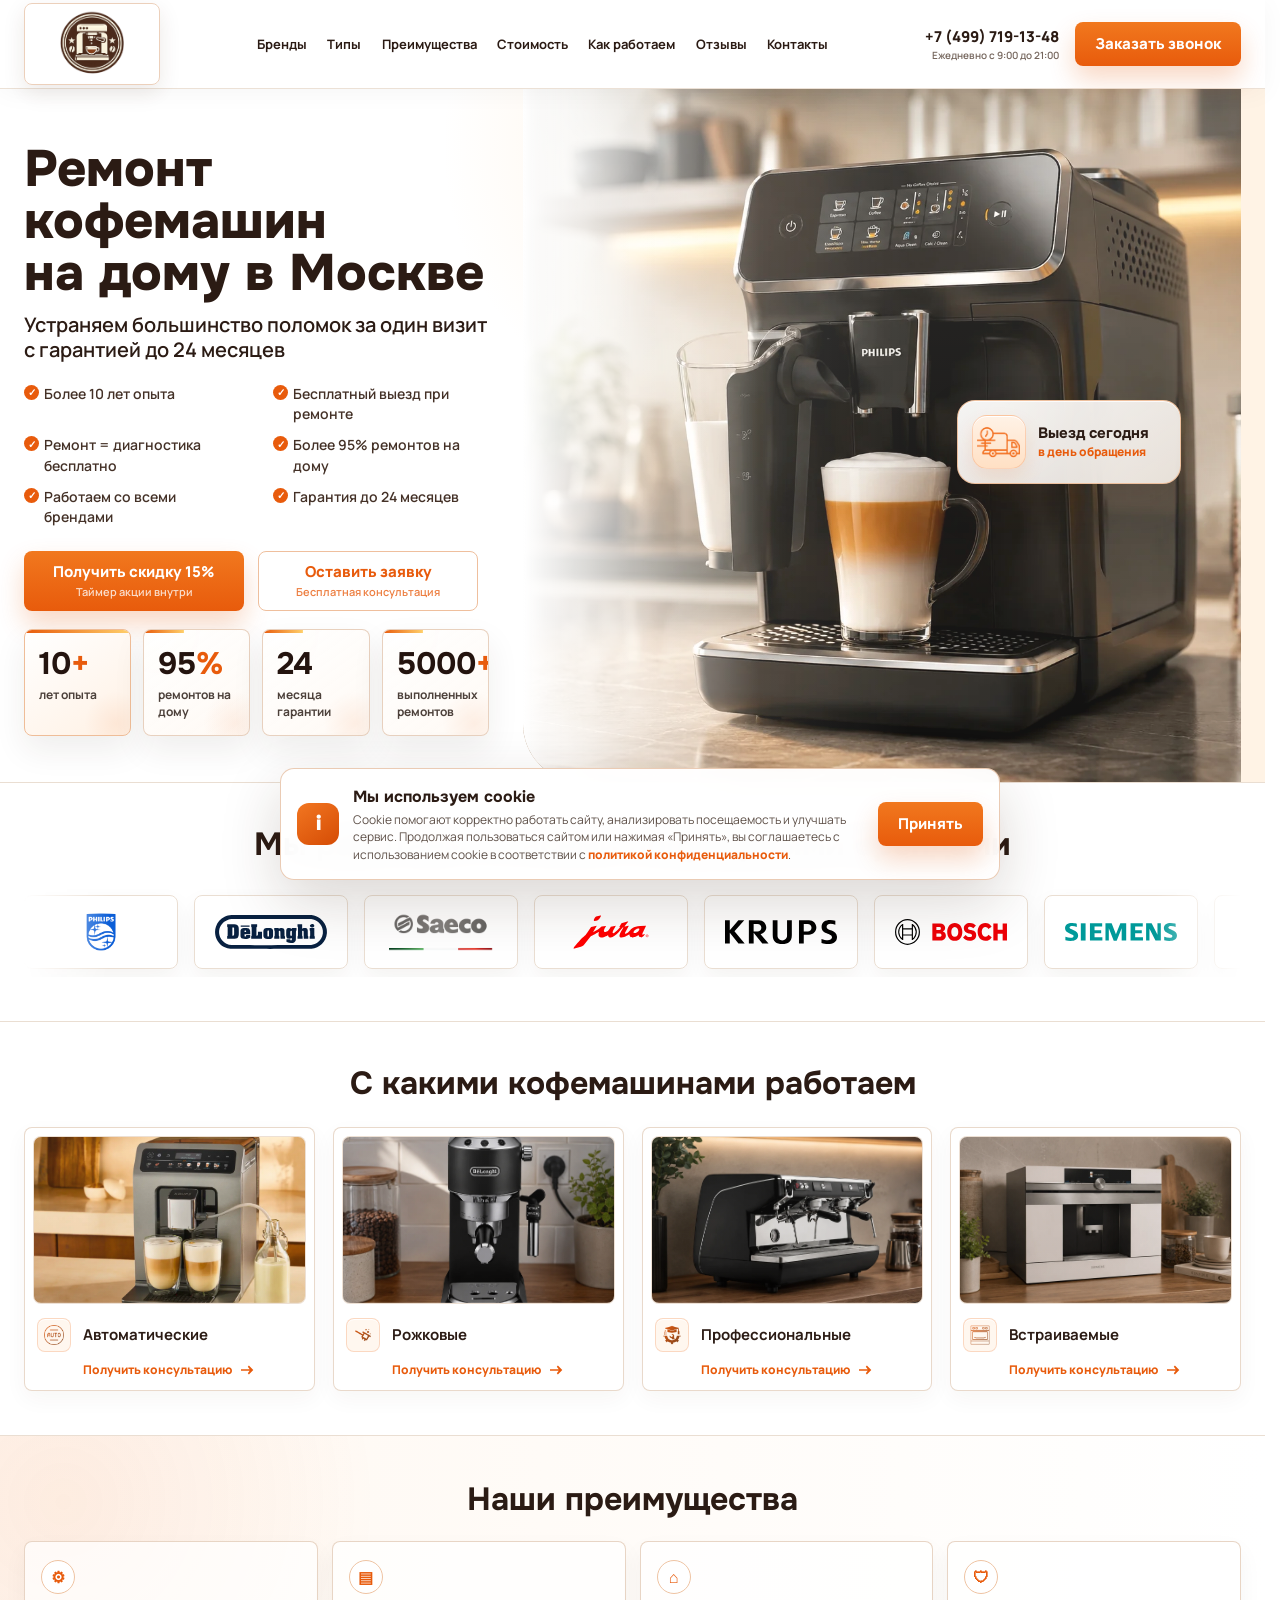
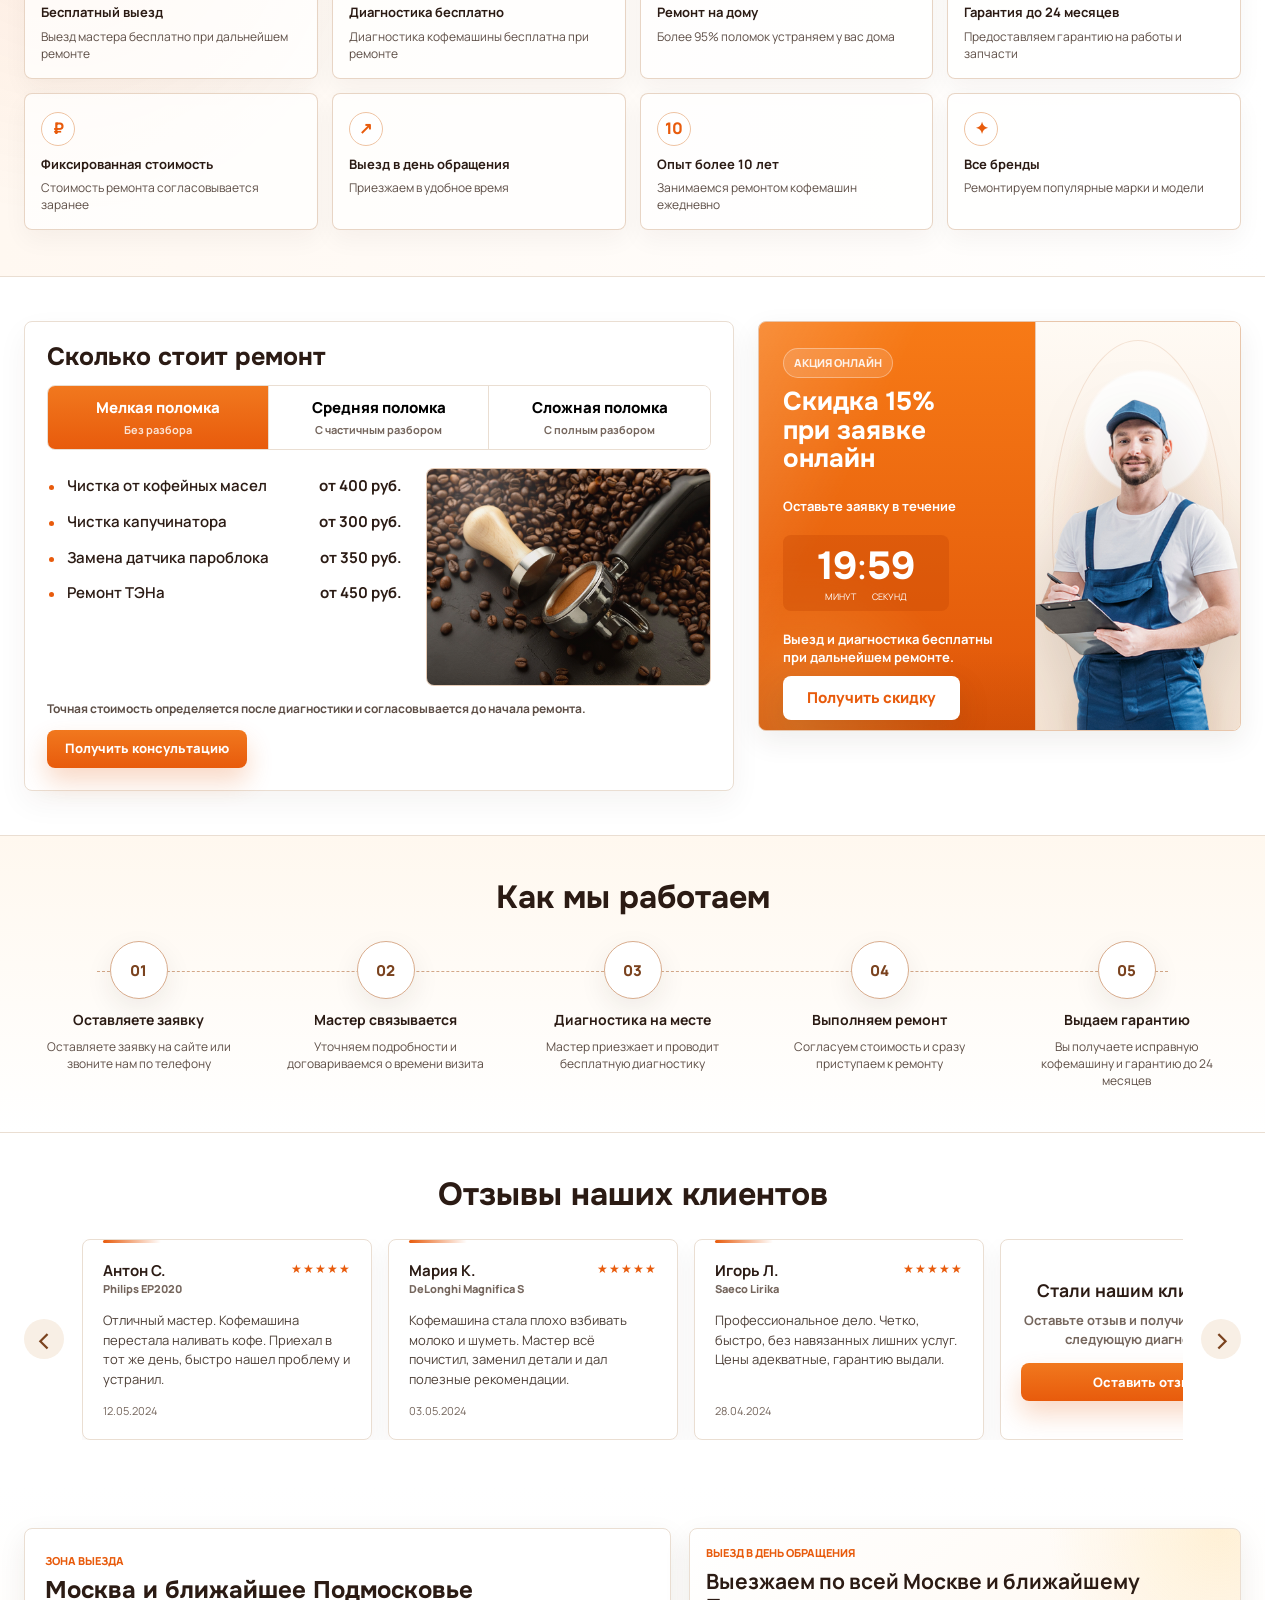
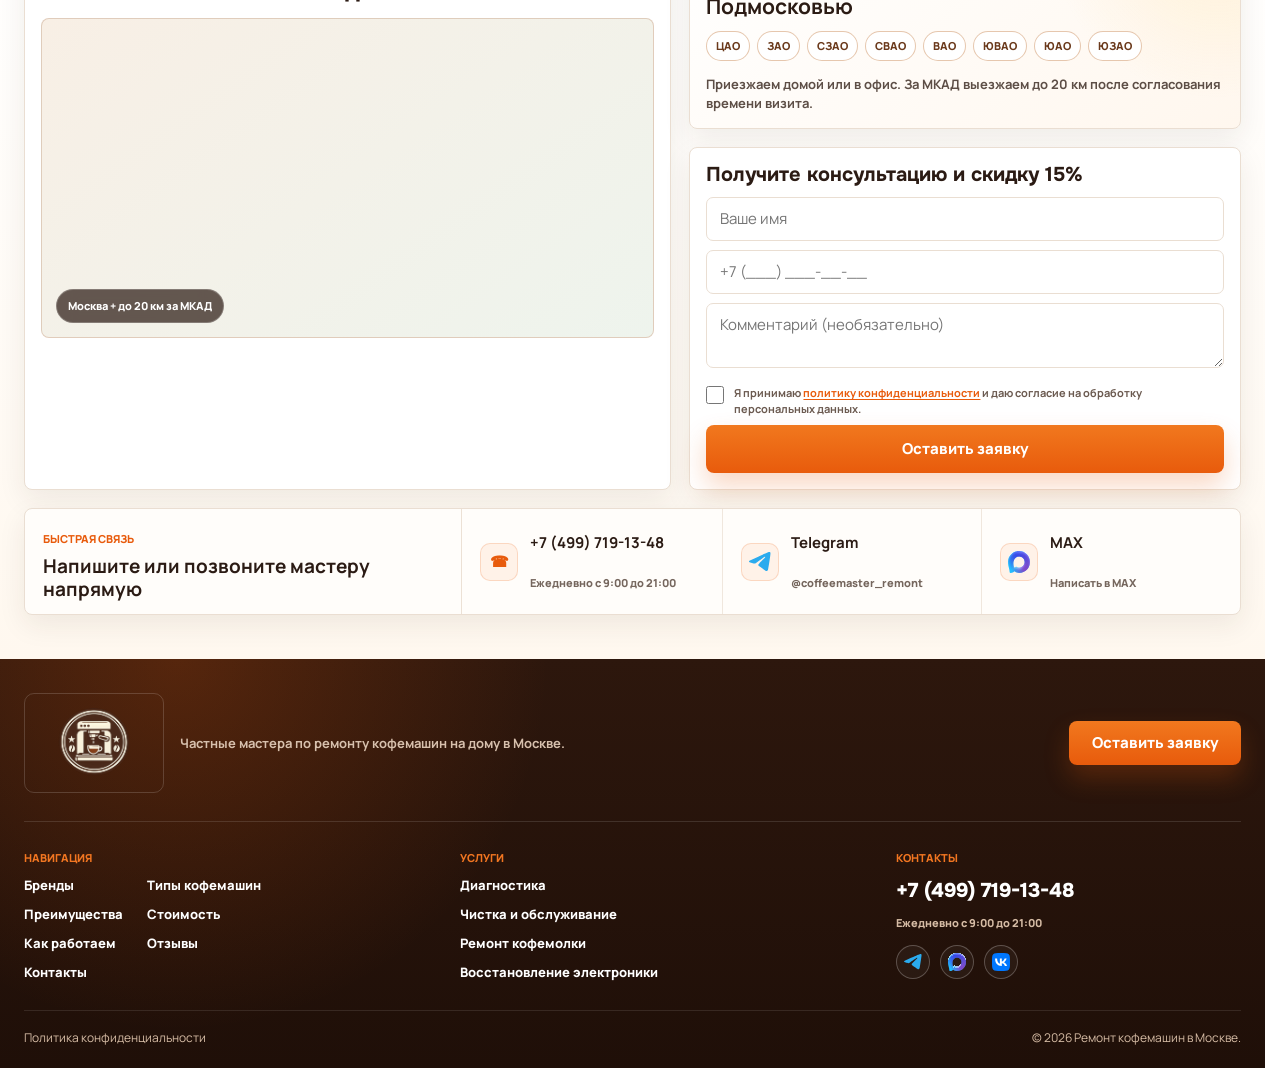
==== commit 9c76a3cf: "все четко" ====
--- a/index.html
+++ b/index.html
@@ -5,7 +5,7 @@
   <meta name="viewport" content="width=device-width, initial-scale=1.0">
   <title>Coffee Master - ремонт кофемашин в Москве</title>
   <meta name="description" content="Ремонт кофемашин на дому в Москве: выезд в день обращения, диагностика бесплатно при ремонте, гарантия до 24 месяцев.">
-  <link rel="icon" type="image/png" href="./assets/логотип.png">
+  <link rel="icon" type="image/webp" href="./assets/логотип (2).webp">
   <link rel="preconnect" href="https://fonts.googleapis.com">
   <link rel="preconnect" href="https://fonts.gstatic.com" crossorigin>
   <link href="https://fonts.googleapis.com/css2?family=Manrope:wght@400;500;600;700;800&family=Onest:wght@500;700;800&display=swap" rel="stylesheet">
@@ -14,8 +14,8 @@
 <body>
   <header class="site-header" id="top">
     <div class="container header__inner">
-      <a class="logo logo--header" href="#top" aria-label="Coffee Master">
-        <img class="logo__image" src="./assets/логотип (2).png" alt="Coffee Master">
+      <a class="logo logo--header" href="#" aria-label="Coffee Master">
+        <img class="logo__image" src="./assets/логотип (2).webp" alt="Coffee Master">
       </a>
 
       <nav class="nav" aria-label="Главное меню">
@@ -86,7 +86,7 @@
 
         <div class="hero__visual reveal" aria-label="Визуальная заглушка главной кофемашины">
         
-            <img src="./assets/hero-image.png" alt="">
+            <img src="./assets/hero-image.webp" alt="">
           <div class="visit-badge">
             <span class="visit-badge__icon" aria-hidden="true">
               <img src="./assets/1-04-1.webp" alt="">
@@ -107,31 +107,31 @@
         <div class="brand-marquee" aria-label="Логотипы брендов кофемашин">
           <div class="brand-marquee__track">
             <div class="brand-marquee__group">
-              <div class="brand-logo"><img src="./assets/philips.ru logo5.png" alt="Philips"></div>
+              <div class="brand-logo"><img src="./assets/philips.ru logo5.webp" alt="Philips"></div>
               <div class="brand-logo"><img src="./assets/De’Longhi.svg" alt="DeLonghi"></div>
-              <div class="brand-logo"><img src="./assets/Saeco-logo-neu.png" alt="Saeco"></div>
+              <div class="brand-logo"><img src="./assets/Saeco-logo-neu.webp" alt="Saeco"></div>
               <div class="brand-logo"><img src="./assets/Jura_Logo.svg" alt="Jura"></div>
               <div class="brand-logo"><img src="./assets/Krups_Logo.svg" alt="Krups"></div>
               <div class="brand-logo"><img src="./assets/Bosch-logo.svg" alt="Bosch"></div>
               <div class="brand-logo"><img src="./assets/Siemens_AG_logo.svg" alt="Siemens"></div>
-              <div class="brand-logo"><img src="./assets/nivona-logo-png_seeklogo-320624.png" alt="Nivona"></div>
+              <div class="brand-logo"><img src="./assets/nivona-logo-png_seeklogo-320624.webp" alt="Nivona"></div>
               <div class="brand-logo"><img src="./assets/Logo_Melitta_(Unternehmen).svg" alt="Melitta"></div>
-              <div class="brand-logo"><img src="./assets/miele-logo-png_seeklogo-92498.png" alt="Miele"></div>
-              <div class="brand-logo"><img src="./assets/BORK_logo_orig.png" alt="Bork"></div>
+              <div class="brand-logo"><img src="./assets/miele-logo-png_seeklogo-92498.webp" alt="Miele"></div>
+              <div class="brand-logo"><img src="./assets/BORK_logo_orig.webp" alt="Bork"></div>
               <div class="brand-logo"><img src="./assets/Logo_of_Gaggia.svg" alt="Gaggia"></div>
             </div>
             <div class="brand-marquee__group" aria-hidden="true">
-              <div class="brand-logo"><img src="./assets/philips.ru logo5.png" alt=""></div>
+              <div class="brand-logo"><img src="./assets/philips.ru logo5.webp" alt=""></div>
               <div class="brand-logo"><img src="./assets/De’Longhi.svg" alt=""></div>
-              <div class="brand-logo"><img src="./assets/Saeco-logo-neu.png" alt=""></div>
+              <div class="brand-logo"><img src="./assets/Saeco-logo-neu.webp" alt=""></div>
               <div class="brand-logo"><img src="./assets/Jura_Logo.svg" alt=""></div>
               <div class="brand-logo"><img src="./assets/Krups_Logo.svg" alt=""></div>
               <div class="brand-logo"><img src="./assets/Bosch-logo.svg" alt=""></div>
               <div class="brand-logo"><img src="./assets/Siemens_AG_logo.svg" alt=""></div>
-              <div class="brand-logo"><img src="./assets/nivona-logo-png_seeklogo-320624.png" alt=""></div>
+              <div class="brand-logo"><img src="./assets/nivona-logo-png_seeklogo-320624.webp" alt=""></div>
               <div class="brand-logo"><img src="./assets/Logo_Melitta_(Unternehmen).svg" alt=""></div>
-              <div class="brand-logo"><img src="./assets/miele-logo-png_seeklogo-92498.png" alt=""></div>
-              <div class="brand-logo"><img src="./assets/BORK_logo_orig.png" alt=""></div>
+              <div class="brand-logo"><img src="./assets/miele-logo-png_seeklogo-92498.webp" alt=""></div>
+              <div class="brand-logo"><img src="./assets/BORK_logo_orig.webp" alt=""></div>
               <div class="brand-logo"><img src="./assets/Logo_of_Gaggia.svg" alt=""></div>
             </div>
           </div>
@@ -155,7 +155,7 @@
           </article>
           <article class="type-card reveal">
             <figure class="type-media">
-              <img src="./assets/рожковый.png" alt="Рожковая кофемашина" loading="lazy">
+              <img src="./assets/рожковый.webp" alt="Рожковая кофемашина" loading="lazy">
             </figure>
             <div class="type-card__body">
               <span class="icon-box icon-box--coffee" aria-hidden="true"></span>
@@ -165,7 +165,7 @@
           </article>
           <article class="type-card reveal">
             <figure class="type-media">
-              <img src="./assets/профессиональный.png" alt="Профессиональная кофемашина" loading="lazy">
+              <img src="./assets/профессиональный.webp" alt="Профессиональная кофемашина" loading="lazy">
             </figure>
             <div class="type-card__body">
               <span class="icon-box icon-box--vocational" aria-hidden="true"></span>
@@ -175,7 +175,7 @@
           </article>
           <article class="type-card reveal">
             <figure class="type-media">
-              <img src="./assets/встроенная.png" alt="Встраиваемая кофемашина" loading="lazy">
+              <img src="./assets/встроенная.webp" alt="Встраиваемая кофемашина" loading="lazy">
             </figure>
             <div class="type-card__body">
               <span class="icon-box icon-box--built-in" aria-hidden="true"></span>
@@ -238,9 +238,9 @@
               <li><span>Восстановление электроники</span><strong>от 800 руб.</strong></li>
             </ul>
             <figure class="price-photo" aria-label="Фото ремонта кофемашины">
-              <img class="price-photo__image is-active" data-photo-panel="small" src="./assets/мелкая поломка.jpg" alt="Мелкая поломка кофемашины" loading="lazy">
-              <img class="price-photo__image" data-photo-panel="medium" src="./assets/средняя поломка.png" alt="Средняя поломка кофемашины" loading="lazy">
-              <img class="price-photo__image" data-photo-panel="hard" src="./assets/сложная поломка.png" alt="Сложная поломка кофемашины" loading="lazy">
+              <img class="price-photo__image is-active" data-photo-panel="small" src="./assets/мелкая поломка.webp" alt="Мелкая поломка кофемашины" loading="lazy">
+              <img class="price-photo__image" data-photo-panel="medium" src="./assets/средняя поломка.webp" alt="Средняя поломка кофемашины" loading="lazy">
+              <img class="price-photo__image" data-photo-panel="hard" src="./assets/сложная поломка.webp" alt="Сложная поломка кофемашины" loading="lazy">
             
             </figure>
           </div>
@@ -263,7 +263,7 @@
               <a class="btn btn--white" href="#lead">Получить скидку</a>
             </div>
             <div class="promo-card__visual promo-master">
-              <img src="./assets/form-img.png" alt="Мастер по ремонту кофемашин">
+              <img src="./assets/form-img.webp" alt="Мастер по ремонту кофемашин">
             </div>
           </div>
         </aside>
@@ -334,7 +334,7 @@
           <div class="moscow-map">
             <iframe
               title="Карта зоны выезда по Москве"
-              src="https://yandex.ru/map-widget/v1/?ll=37.617700%2C55.755864&amp;z=9&amp;pt=37.617700%2C55.755864%2Cpm2rdm"
+              data-src="https://yandex.ru/map-widget/v1/?ll=37.617700%2C55.755864&amp;z=9&amp;pt=37.617700%2C55.755864%2Cpm2rdm"
               loading="lazy"
               referrerpolicy="no-referrer-when-downgrade"></iframe>
             <div class="map-card__badge">Москва + до 20 км за МКАД</div>
@@ -382,7 +382,7 @@
     <div class="container footer__top">
       <div class="footer__brand">
         <a class="logo logo--footer" href="#top" aria-label="Логотип">
-          <img class="logo__image" src="./assets/логотип (2).png" alt="Логотип">
+          <img class="logo__image" src="./assets/логотип (2).webp" alt="Логотип">
         </a>
         <div>
           <p>Частные мастера по ремонту кофемашин на дому в Москве.</p>
--- a/style.css
+++ b/style.css
@@ -846,19 +846,19 @@
 }
 
 .icon-box--automatic {
-  --icon: url("./assets/free-icon-automatic-8101970.png");
+  --icon: url("./assets/free-icon-automatic-8101970.webp");
 }
 
 .icon-box--coffee {
-  --icon: url("./assets/free-icon-coffee-14158306.png");
+  --icon: url("./assets/free-icon-coffee-14158306.webp");
 }
 
 .icon-box--vocational {
-  --icon: url("./assets/free-icon-vocational-12084871.png");
+  --icon: url("./assets/free-icon-vocational-12084871.webp");
 }
 
 .icon-box--built-in {
-  --icon: url("./assets/free-icon-gas-oven-17724062.png");
+  --icon: url("./assets/free-icon-gas-oven-17724062.webp");
 }
 
 .type-card:hover .icon-box::before {
@@ -2250,6 +2250,10 @@
   align-items: start;
 }
 
+.legal-layout > * {
+  min-width: 0;
+}
+
 .legal-hero,
 .legal-card,
 .legal-aside {
@@ -2280,6 +2284,7 @@
   font-family: "Onest", sans-serif;
   font-size: clamp(34px, 5vw, 58px);
   line-height: 1;
+  overflow-wrap: anywhere;
 }
 
 .legal-hero p {
@@ -2293,6 +2298,13 @@
 
 .legal-card {
   padding: clamp(22px, 3vw, 34px);
+  overflow-wrap: anywhere;
+}
+
+.legal-hero,
+.legal-card,
+.legal-aside {
+  min-width: 0;
 }
 
 .legal-card section + section {
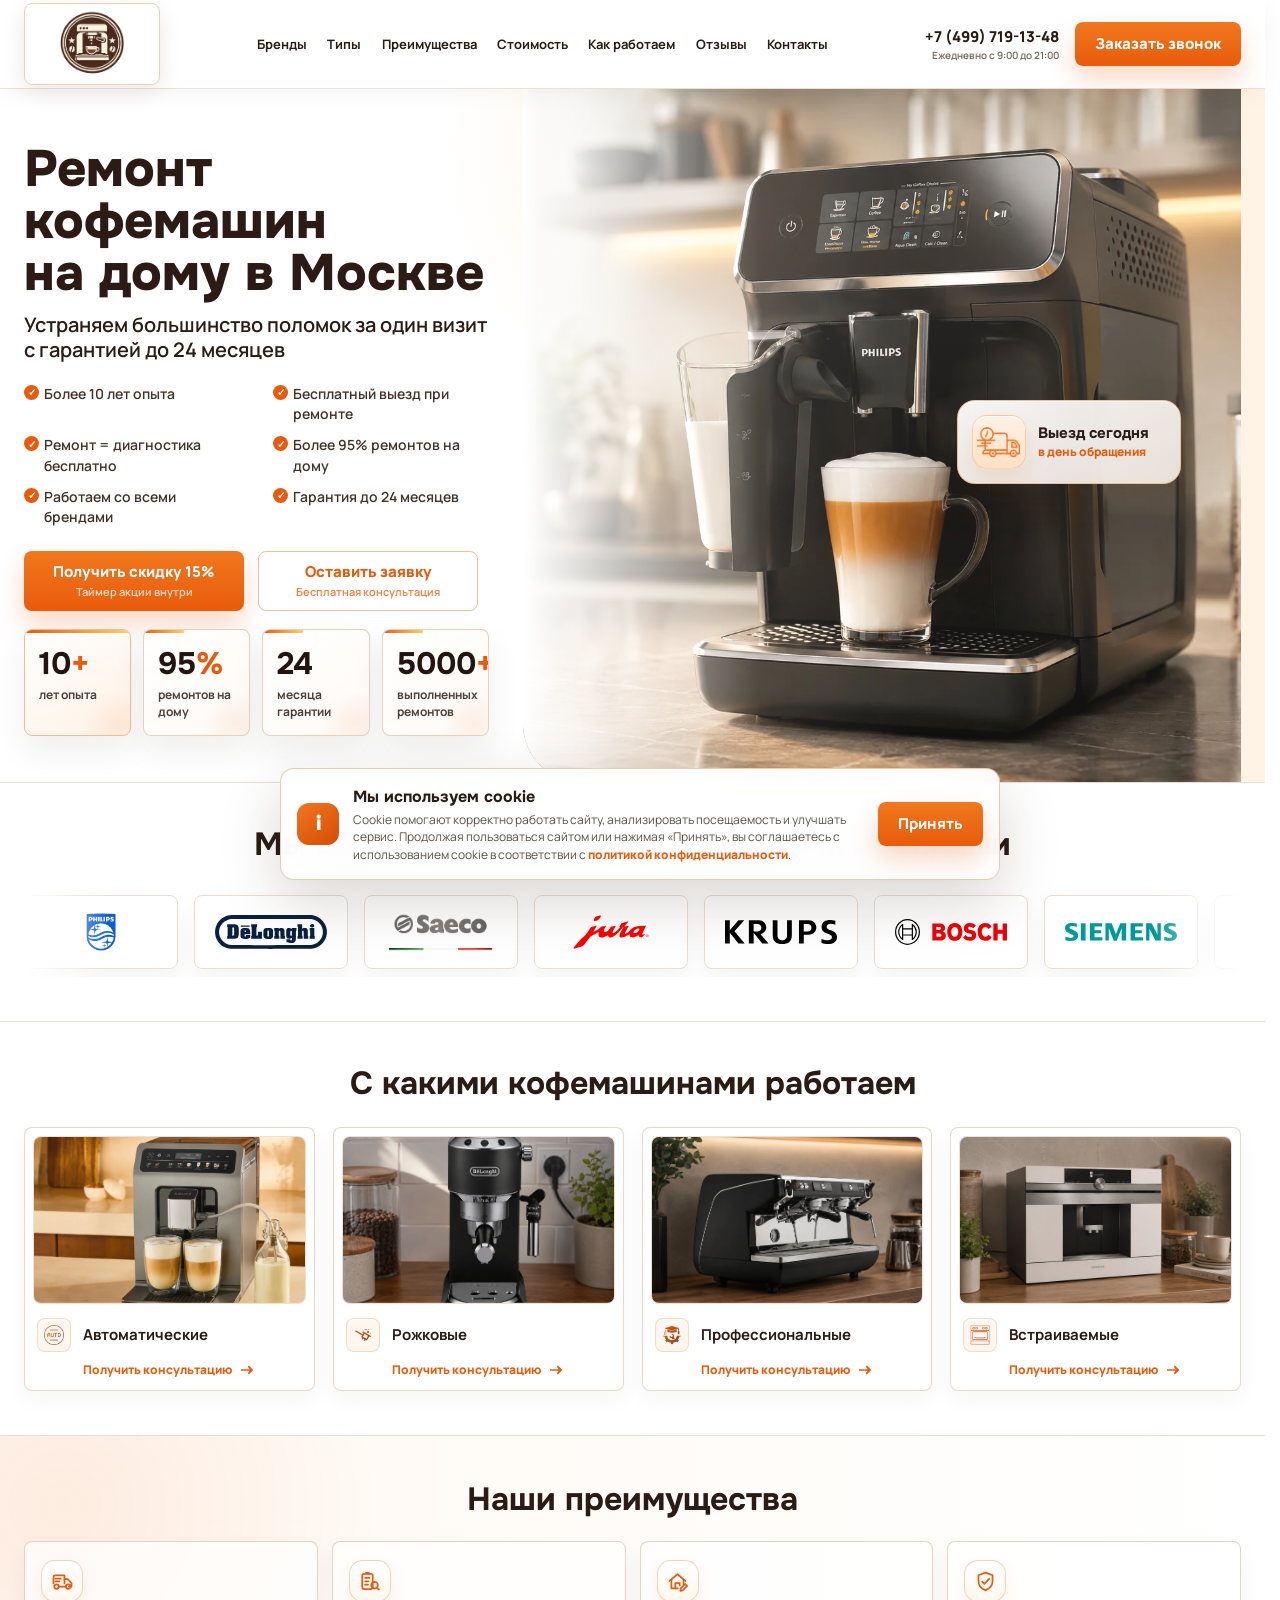
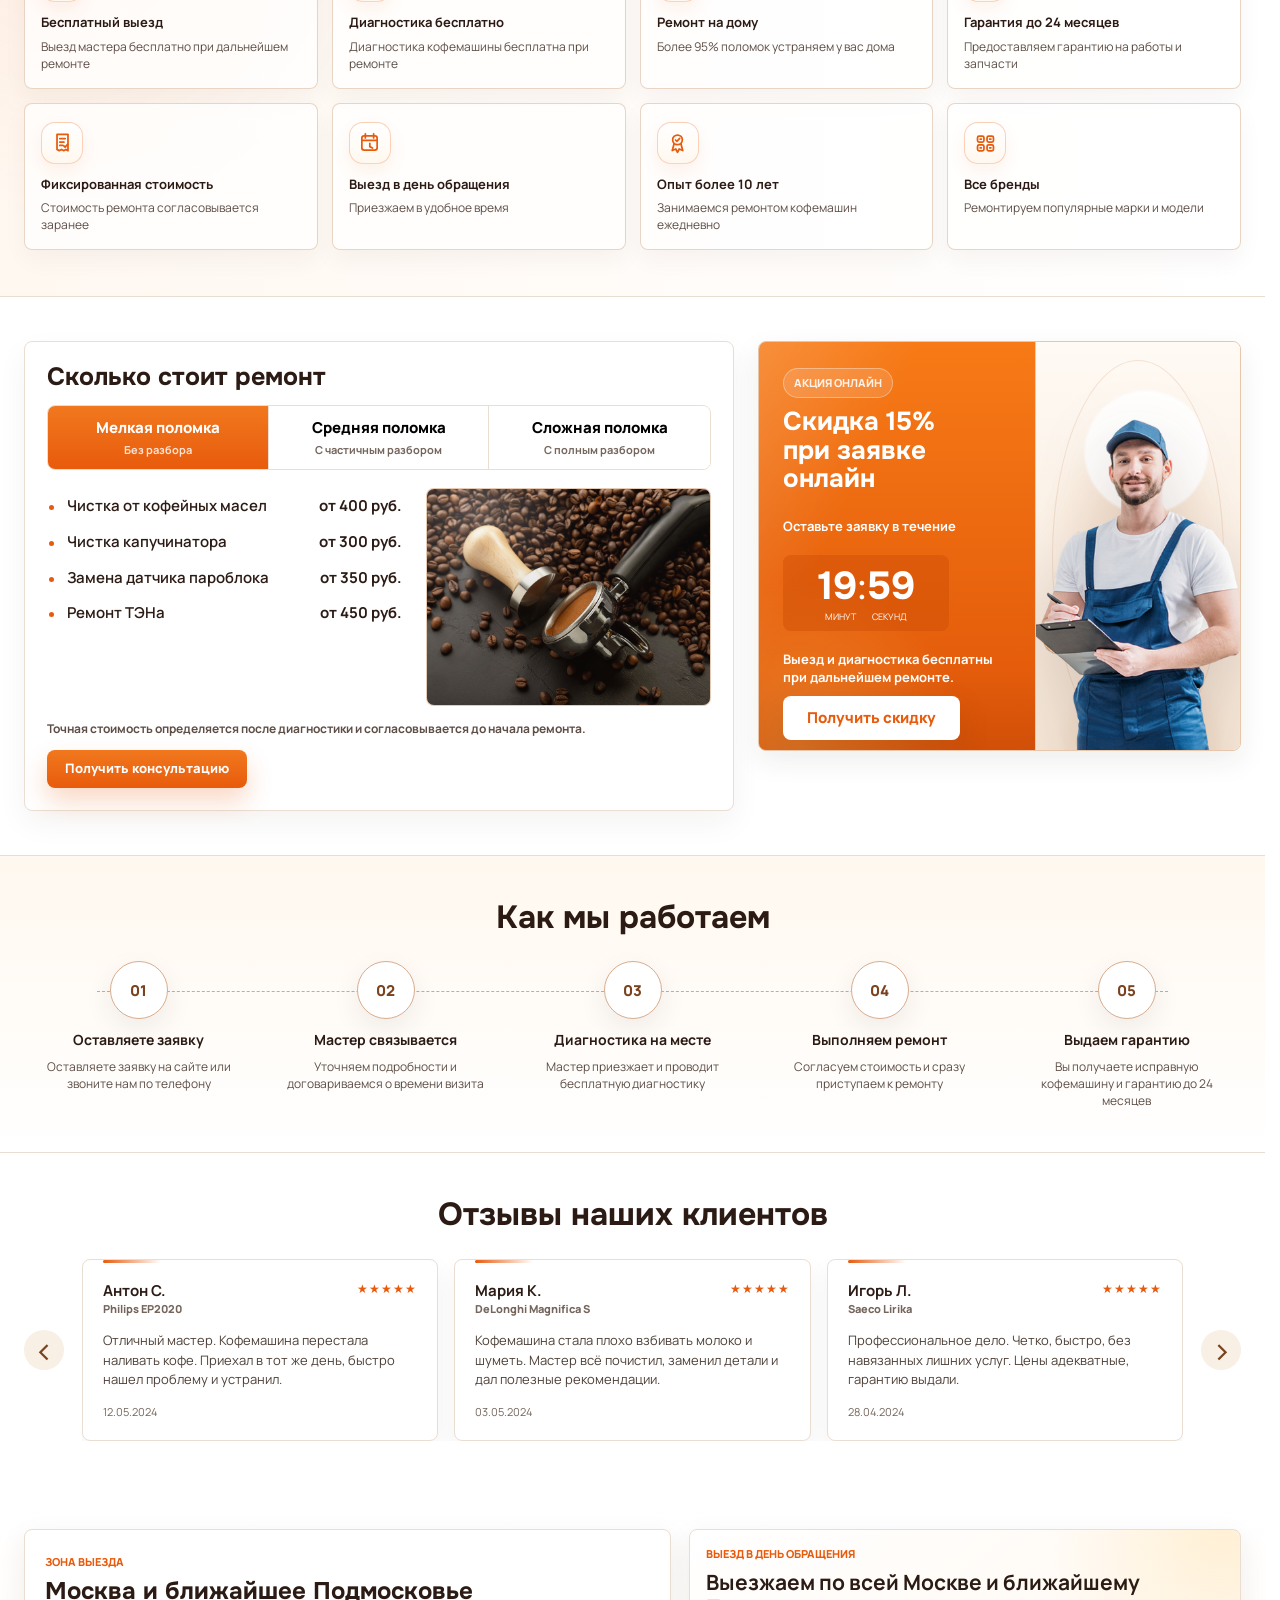
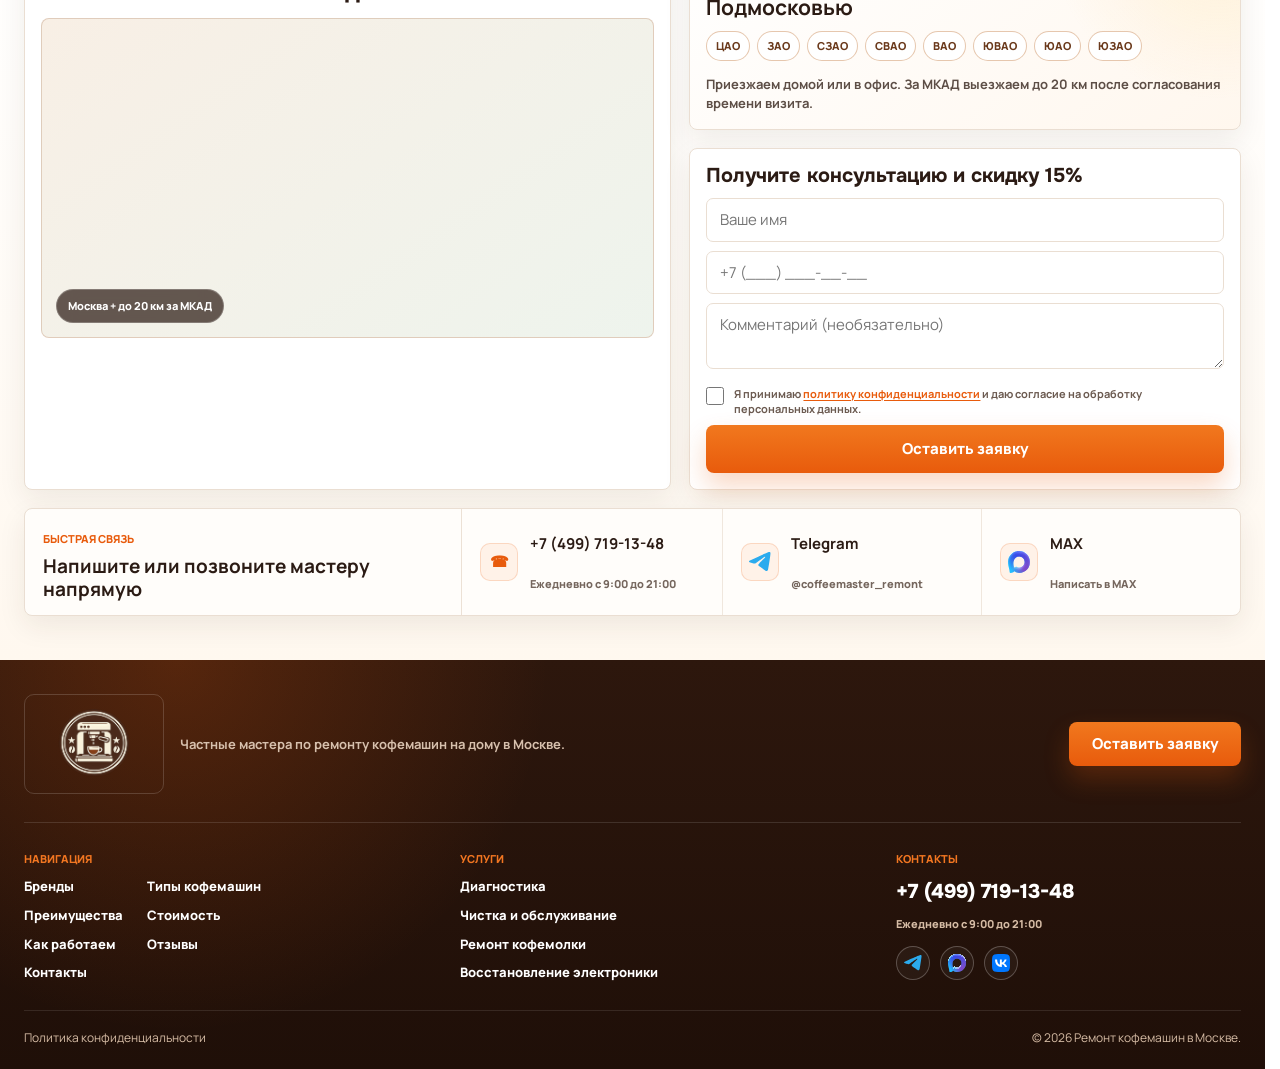
==== commit 137b3146: "ошибки" ====
--- a/index.html
+++ b/index.html
@@ -191,14 +191,101 @@
       <div class="container">
         <h2 class="section-title">Наши преимущества</h2>
         <div class="benefit-row">
-          <article><span>⚙</span><h3>Бесплатный выезд</h3><p>Выезд мастера бесплатно при дальнейшем ремонте</p></article>
-          <article><span>▤</span><h3>Диагностика бесплатно</h3><p>Диагностика кофемашины бесплатна при ремонте</p></article>
-          <article><span>⌂</span><h3>Ремонт на дому</h3><p>Более 95% поломок устраняем у вас дома</p></article>
-          <article><span>🛡</span><h3>Гарантия до 24 месяцев</h3><p>Предоставляем гарантию на работы и запчасти</p></article>
-          <article><span>₽</span><h3>Фиксированная стоимость</h3><p>Стоимость ремонта согласовывается заранее</p></article>
-          <article><span>↗</span><h3>Выезд в день обращения</h3><p>Приезжаем в удобное время</p></article>
-          <article><span>10</span><h3>Опыт более 10 лет</h3><p>Занимаемся ремонтом кофемашин ежедневно</p></article>
-          <article><span>✦</span><h3>Все бренды</h3><p>Ремонтируем популярные марки и модели</p></article>
+          <article>
+            <span class="benefit-icon" aria-hidden="true">
+              <svg viewBox="0 0 32 32">
+                <path d="M4.5 18.5V10a2 2 0 0 1 2-2h12v10.5"/>
+                <path d="M18.5 13h4.2l4.8 5.1v4.4h-3.1"/>
+                <path d="M11.3 22.5h8.9"/>
+                <circle cx="8.3" cy="22.5" r="2.9"/>
+                <circle cx="23.2" cy="22.5" r="2.9"/>
+                <path d="M7 12.4h6.8M7 15.7h5"/>
+              </svg>
+            </span>
+            <h3>Бесплатный выезд</h3>
+            <p>Выезд мастера бесплатно при дальнейшем ремонте</p>
+          </article>
+          <article>
+            <span class="benefit-icon" aria-hidden="true">
+              <svg viewBox="0 0 32 32">
+                <rect x="6.7" y="6.2" width="13.4" height="19.4" rx="2.5"/>
+                <path d="M10.4 11.4h5.6M10.4 15.7h4.2M10.4 20h3.5"/>
+                <circle cx="22.5" cy="20.7" r="4.2"/>
+                <path d="m25.5 23.8 2.6 2.6M11.6 6.2V4.8h3.5v1.4"/>
+              </svg>
+            </span>
+            <h3>Диагностика бесплатно</h3>
+            <p>Диагностика кофемашины бесплатна при ремонте</p>
+          </article>
+          <article>
+            <span class="benefit-icon" aria-hidden="true">
+              <svg viewBox="0 0 32 32">
+                <path d="M5.8 15.2 16 6.7l10.2 8.5"/>
+                <path d="M8.2 13.5v11.2h8.1"/>
+                <path d="M23.8 13.5v6.1"/>
+                <path d="M13.2 24.7v-6.6h5.6v2.8"/>
+                <path d="m20.1 24.9 5.7-5.7 2.5 2.5-5.7 5.7-3 .6.5-3.1Z"/>
+              </svg>
+            </span>
+            <h3>Ремонт на дому</h3>
+            <p>Более 95% поломок устраняем у вас дома</p>
+          </article>
+          <article>
+            <span class="benefit-icon" aria-hidden="true">
+              <svg viewBox="0 0 32 32">
+                <path d="M16 4.7 25 8v7.3c0 5.9-3.8 10-9 12-5.2-2-9-6.1-9-12V8l9-3.3Z"/>
+                <path d="m11.6 16 2.9 2.9 6.2-6.2"/>
+              </svg>
+            </span>
+            <h3>Гарантия до 24 месяцев</h3>
+            <p>Предоставляем гарантию на работы и запчасти</p>
+          </article>
+          <article>
+            <span class="benefit-icon" aria-hidden="true">
+              <svg viewBox="0 0 32 32">
+                <path d="M9 5.5h14v21l-2.7-1.7-2.8 1.7-2.8-1.7-2.8 1.7L9 24.8V5.5Z"/>
+                <path d="M12.5 11h7M12.5 15.4h5.4M12.5 19.8h3.8"/>
+                <path d="m17.7 20.2 1.6 1.6 3.2-3.4"/>
+              </svg>
+            </span>
+            <h3>Фиксированная стоимость</h3>
+            <p>Стоимость ремонта согласовывается заранее</p>
+          </article>
+          <article>
+            <span class="benefit-icon" aria-hidden="true">
+              <svg viewBox="0 0 32 32">
+                <rect x="6.2" y="7.4" width="19.6" height="18.2" rx="3"/>
+                <path d="M10.7 4.8v5.3M21.3 4.8v5.3M6.2 13.4h19.6"/>
+                <path d="M16.4 17.1v4.2l3.4 1.8"/>
+              </svg>
+            </span>
+            <h3>Выезд в день обращения</h3>
+            <p>Приезжаем в удобное время</p>
+          </article>
+          <article>
+            <span class="benefit-icon" aria-hidden="true">
+              <svg viewBox="0 0 32 32">
+                <circle cx="16" cy="12.6" r="6.2"/>
+                <path d="m11.7 17.4-2.4 8.9 4.5-2 2.2 4.3 2.2-4.3 4.5 2-2.4-8.9"/>
+                <path d="m13.5 12.8 1.7 1.7 3.6-3.8"/>
+              </svg>
+            </span>
+            <h3>Опыт более 10 лет</h3>
+            <p>Занимаемся ремонтом кофемашин ежедневно</p>
+          </article>
+          <article>
+            <span class="benefit-icon" aria-hidden="true">
+              <svg viewBox="0 0 32 32">
+                <rect x="5.8" y="7.8" width="8.2" height="7.6" rx="2"/>
+                <rect x="18" y="7.8" width="8.2" height="7.6" rx="2"/>
+                <rect x="5.8" y="19" width="8.2" height="7.6" rx="2"/>
+                <rect x="18" y="19" width="8.2" height="7.6" rx="2"/>
+                <path d="M9.1 11.6h1.6M21.3 11.6h1.6M9.1 22.8h1.6M21.3 22.8h1.6"/>
+              </svg>
+            </span>
+            <h3>Все бренды</h3>
+            <p>Ремонтируем популярные марки и модели</p>
+          </article>
         </div>
       </div>
     </section>
@@ -467,6 +554,6 @@
     <button class="btn btn--primary btn--small" type="button" data-cookie-accept>Принять</button>
   </div>
 
-  <script src="script.js"></script>
+  <script src="script.js?v=20260616-reviews-step1"></script>
 </body>
 </html>
--- a/style.css
+++ b/style.css
@@ -691,8 +691,11 @@
 }
 
 .review-shell {
+  --review-gap: 16px;
+  --review-visible: 3;
   position: relative;
-  display: flex;
+  display: grid;
+  grid-template-columns: 40px minmax(0, 1fr) 40px;
   align-items: center;
   gap: 18px;
 }
@@ -991,30 +994,71 @@
 }
 
 .benefit-row article {
+  position: relative;
+  overflow: hidden;
   min-height: 132px;
   padding: 18px 16px 16px;
   background: rgba(255, 255, 255, 0.72);
   border: 1px solid rgba(226, 202, 181, 0.78);
   border-radius: var(--radius);
   box-shadow: 0 10px 24px rgba(57, 34, 20, 0.045);
+  transition: transform 0.25s ease, border-color 0.25s ease, box-shadow 0.25s ease, background 0.25s ease;
+}
+
+.benefit-row article::before {
+  content: "";
+  position: absolute;
+  inset: 0 0 auto;
+  height: 54px;
+  background: linear-gradient(90deg, rgba(232, 91, 12, 0.08), rgba(255, 199, 89, 0.05), transparent);
+  opacity: 0;
+  transition: opacity 0.25s ease;
+  pointer-events: none;
+}
+
+.benefit-row article:hover {
+  transform: translateY(-4px);
+  background: rgba(255, 255, 255, 0.92);
+  border-color: rgba(232, 91, 12, 0.34);
+  box-shadow: 0 18px 34px rgba(57, 34, 20, 0.09);
+}
+
+.benefit-row article:hover::before {
+  opacity: 1;
 }
 
 .benefit-row article:last-child {
   border-right: 1px solid rgba(226, 202, 181, 0.78);
 }
 
-.benefit-row span {
-  width: 34px;
-  height: 34px;
+.benefit-icon {
+  position: relative;
+  width: 42px;
+  height: 42px;
   display: grid;
   place-items: center;
-  margin: 0 0 10px;
+  margin: 0 0 12px;
   color: var(--orange);
-  background: #fff;
-  border: 1px solid #efc4a3;
-  border-radius: 50%;
-  font-size: 16px;
-  font-weight: 900;
+  background:
+    linear-gradient(180deg, #fff 0%, #fff8ef 100%),
+    radial-gradient(circle at 30% 18%, rgba(255, 199, 89, 0.35), transparent 42%);
+  border: 1px solid rgba(232, 91, 12, 0.26);
+  border-radius: 14px;
+  box-shadow: inset 0 1px 0 #fff, 0 8px 18px rgba(232, 91, 12, 0.08);
+}
+
+.benefit-icon svg {
+  width: 25px;
+  height: 25px;
+  fill: none;
+  stroke: currentColor;
+  stroke-width: 1.75;
+  stroke-linecap: round;
+  stroke-linejoin: round;
+}
+
+.benefit-icon svg * {
+  vector-effect: non-scaling-stroke;
 }
 
 .benefit-row h3 {
@@ -1419,16 +1463,20 @@
 .review-track {
   display: grid;
   grid-auto-flow: column;
-  grid-auto-columns: minmax(290px, 1fr);
-  gap: 16px;
+  grid-auto-columns: calc((100% - (var(--review-visible) - 1) * var(--review-gap)) / var(--review-visible));
+  gap: var(--review-gap);
   overflow-x: auto;
   scroll-snap-type: x mandatory;
+  scroll-behavior: smooth;
+  scroll-padding-inline: 0;
+  overscroll-behavior-x: contain;
   scrollbar-width: none;
-  flex: 1;
+  min-width: 0;
 }
 
 .review-card,
 .review-cta {
+  min-width: 0;
   min-height: 168px;
   padding: 20px;
   background: #fff;
@@ -1436,6 +1484,7 @@
   border-radius: var(--radius);
   box-shadow: 0 10px 24px rgba(57, 34, 20, 0.05);
   scroll-snap-align: start;
+  scroll-snap-stop: always;
 }
 
 .review-card {
@@ -2423,6 +2472,10 @@
 
   .hero__grid {
     grid-template-columns: 1fr 1fr;
+  }
+
+  .review-shell {
+    --review-visible: 2;
   }
 
   .benefit-row {
@@ -2775,6 +2828,9 @@
   }
 
   .review-shell {
+    --review-visible: 1;
+    --review-gap: 14px;
+    display: block;
     gap: 10px;
   }
 
@@ -2782,6 +2838,26 @@
     width: 34px;
     height: 34px;
     font-size: 28px;
+  }
+
+  .review-shell .round-btn {
+    position: absolute;
+    top: 50%;
+    z-index: 4;
+    box-shadow: 0 10px 22px rgba(57, 34, 20, 0.12);
+    transform: translateY(-50%);
+  }
+
+  .review-shell .round-btn:hover {
+    transform: translateY(calc(-50% - 2px));
+  }
+
+  .review-prev {
+    left: -6px;
+  }
+
+  .review-next {
+    right: -6px;
   }
 
   .brands,
@@ -2806,7 +2882,7 @@
   }
 
   .benefit-row article:last-child {
-    border-bottom: 0;
+    border-bottom: 1px solid rgba(226, 202, 181, 0.78);
   }
 
   .tabs {
@@ -2862,7 +2938,7 @@
   }
 
   .review-track {
-    grid-auto-columns: minmax(245px, 86vw);
+    grid-auto-columns: 100%;
   }
 
   .map-card {
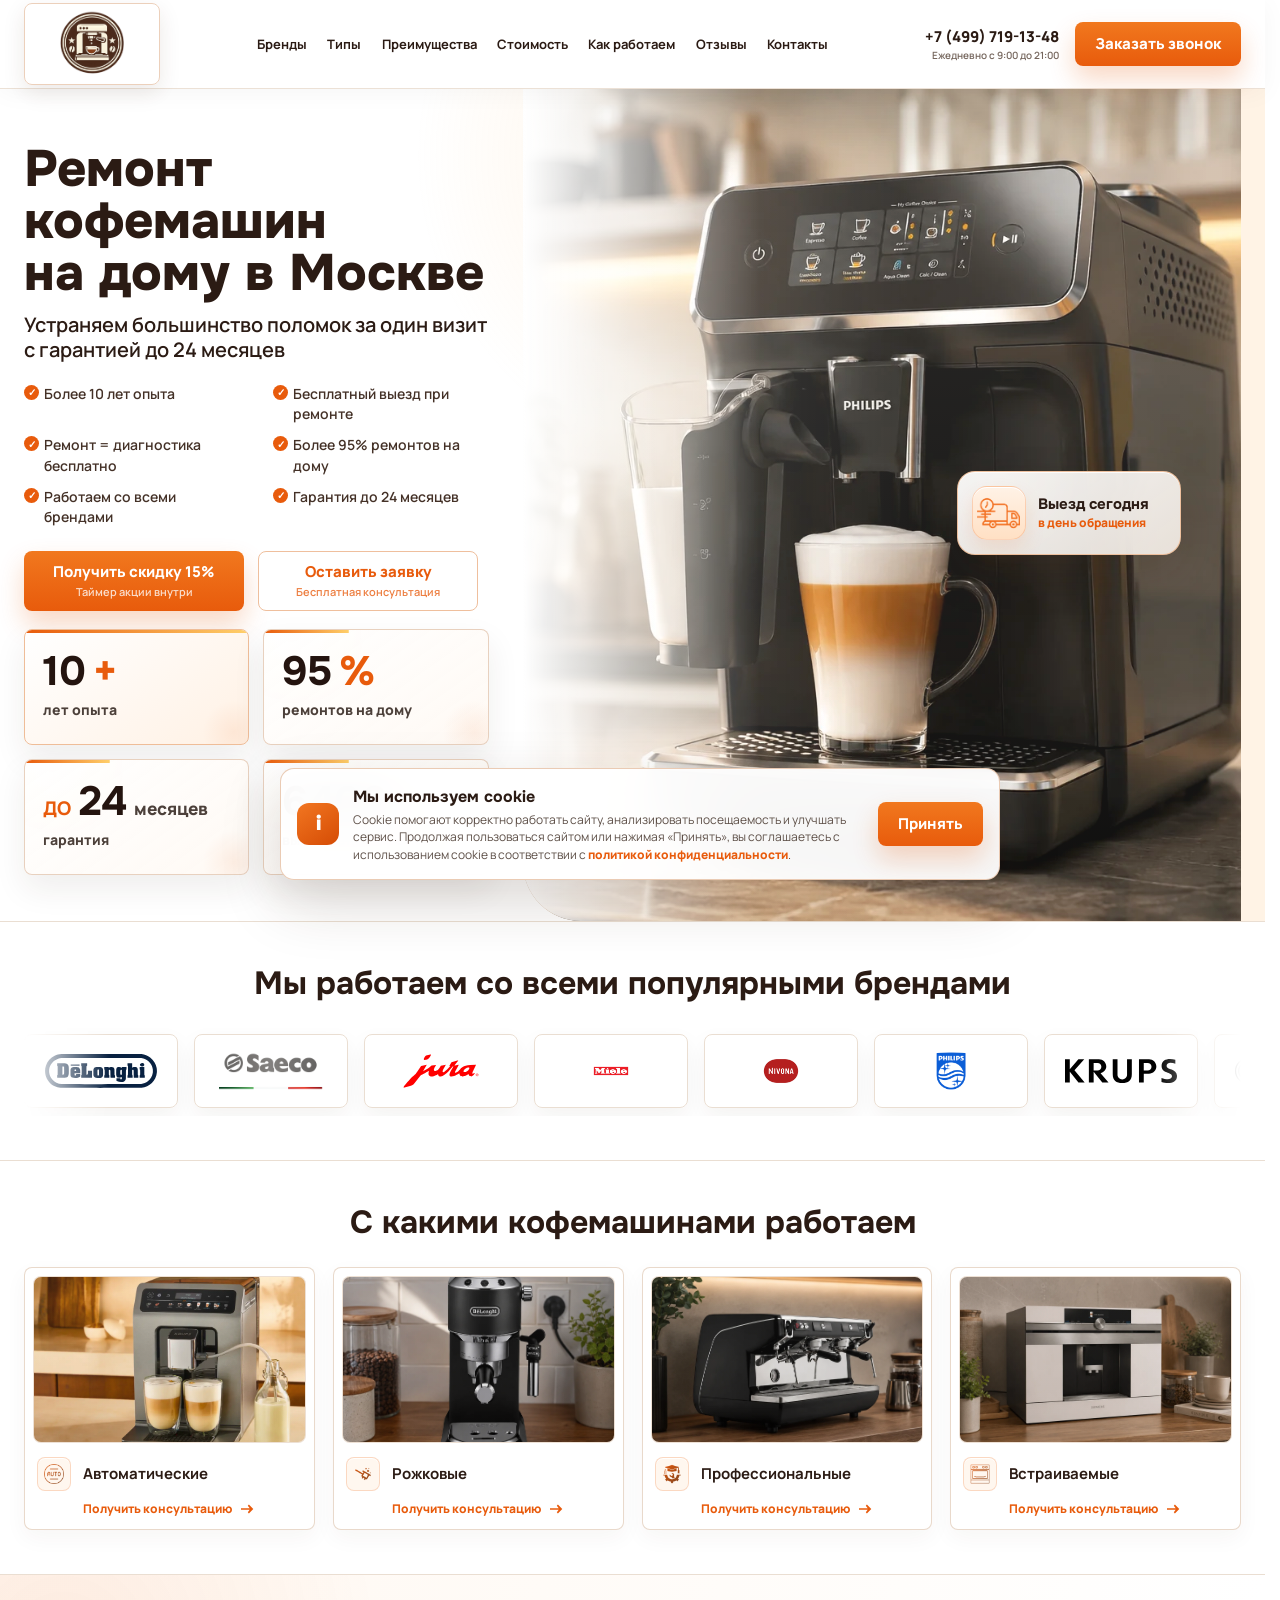
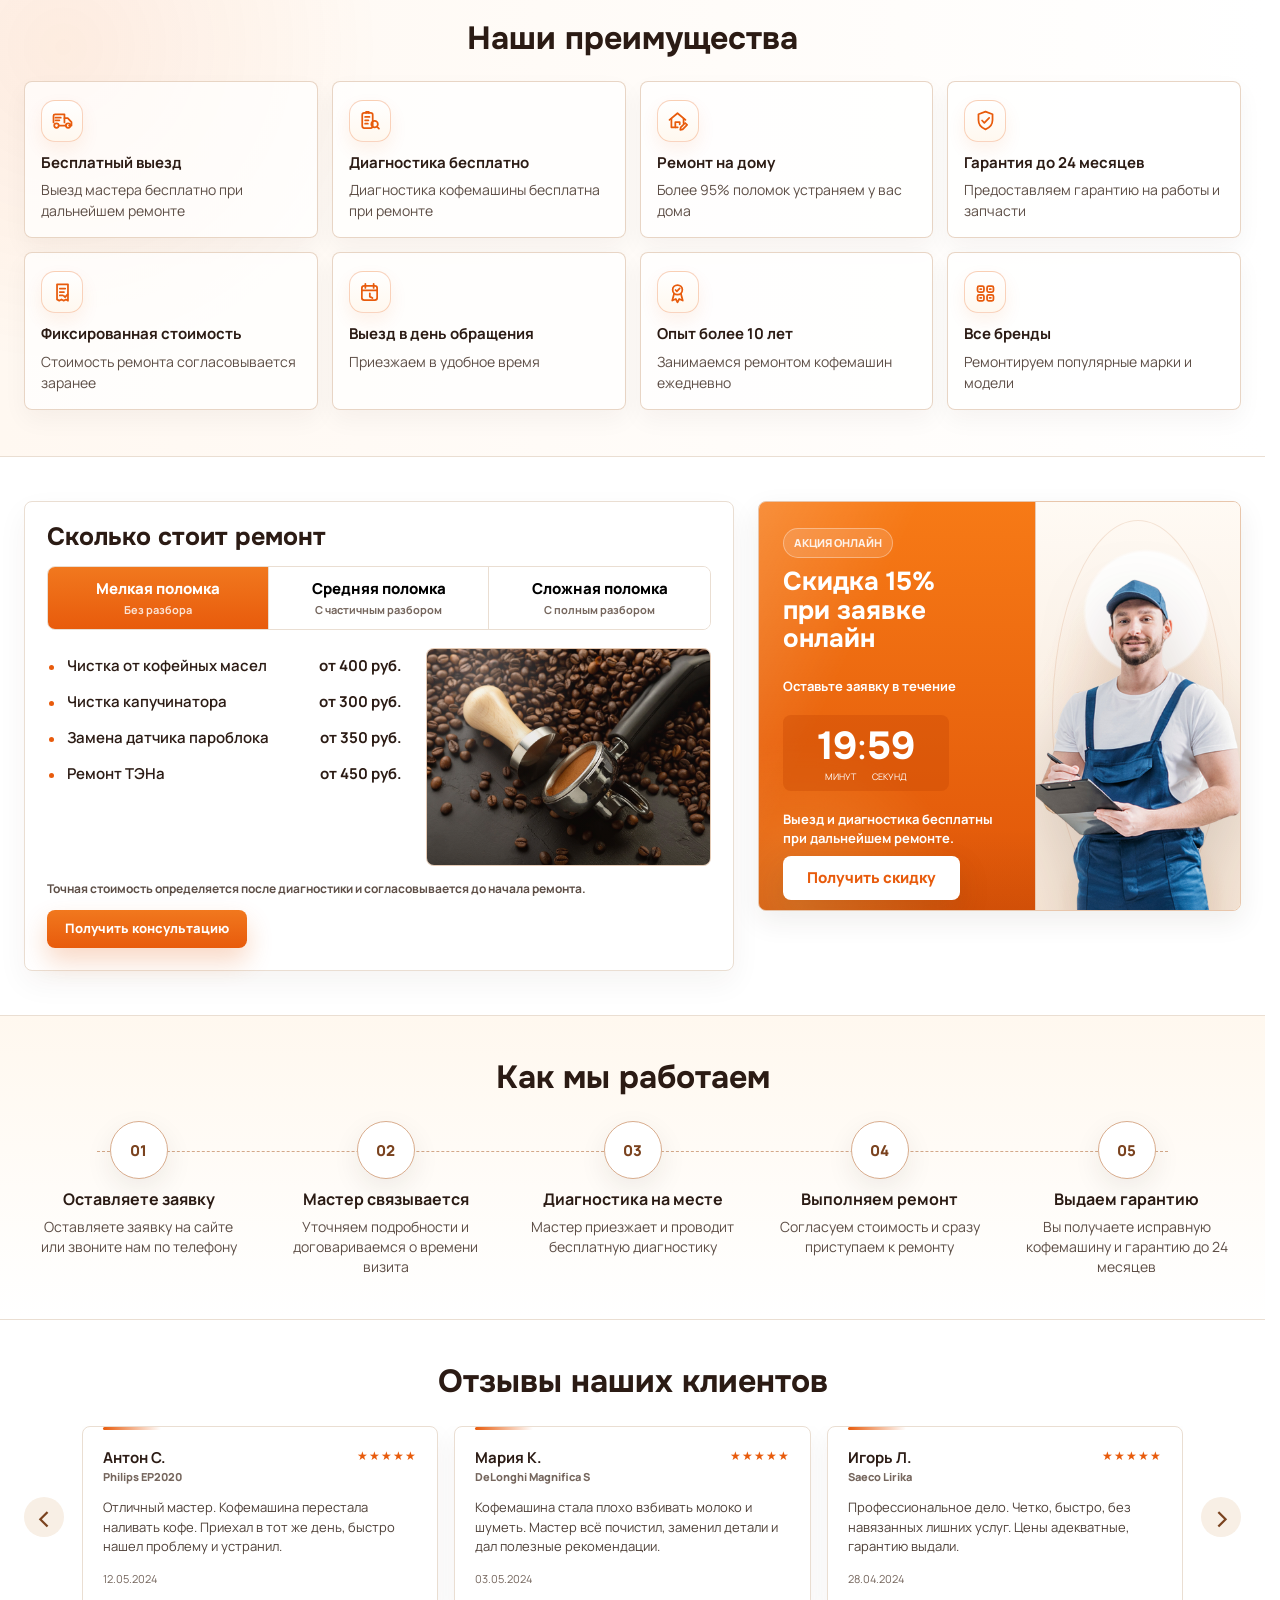
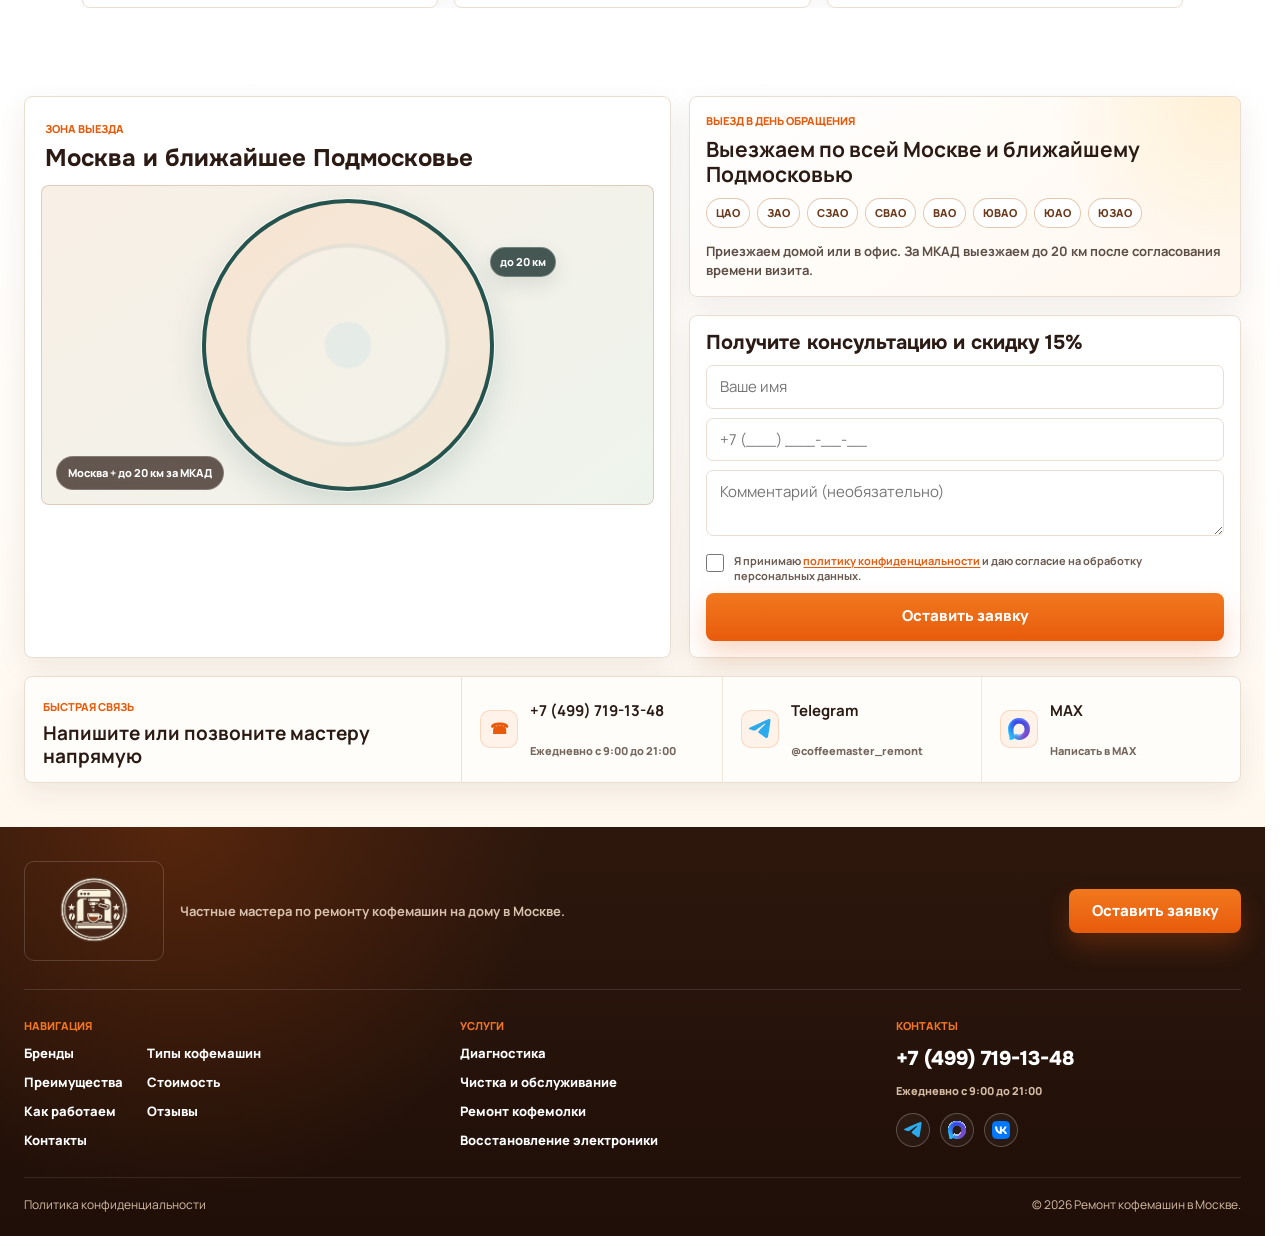
==== commit 522f3fca: "правки" ====
--- a/index.html
+++ b/index.html
@@ -9,7 +9,7 @@
   <link rel="preconnect" href="https://fonts.googleapis.com">
   <link rel="preconnect" href="https://fonts.gstatic.com" crossorigin>
   <link href="https://fonts.googleapis.com/css2?family=Manrope:wght@400;500;600;700;800&family=Onest:wght@500;700;800&display=swap" rel="stylesheet">
-  <link rel="stylesheet" href="style.css">
+  <link rel="stylesheet" href="style.css?v=20260616-map-clean">
 </head>
 <body>
   <header class="site-header" id="top">
@@ -73,12 +73,12 @@
             </div>
             <div class="stats__card">
             
-              <strong><span class="stat-number" data-count="24">24</span></strong>
-              <span>месяца гарантии</span>
+              <strong><small class="stat-prefix">до</small><span class="stat-number" data-count="24">24</span><em class="stat-unit">месяцев</em></strong>
+              <span>гарантия</span>
             </div>
             <div class="stats__card">
            
-              <strong><span class="stat-number" data-count="5000">5000</span><em>+</em></strong>
+              <strong><span class="stat-number" data-count="6400">6400</span><em>+</em></strong>
               <span>выполненных ремонтов</span>
             </div>
           </div>
@@ -107,30 +107,30 @@
         <div class="brand-marquee" aria-label="Логотипы брендов кофемашин">
           <div class="brand-marquee__track">
             <div class="brand-marquee__group">
-              <div class="brand-logo"><img src="./assets/philips.ru logo5.webp" alt="Philips"></div>
               <div class="brand-logo"><img src="./assets/De’Longhi.svg" alt="DeLonghi"></div>
               <div class="brand-logo"><img src="./assets/Saeco-logo-neu.webp" alt="Saeco"></div>
               <div class="brand-logo"><img src="./assets/Jura_Logo.svg" alt="Jura"></div>
+              <div class="brand-logo"><img src="./assets/miele-logo-png_seeklogo-92498.webp" alt="Miele"></div>
+              <div class="brand-logo"><img src="./assets/nivona-logo-png_seeklogo-320624.webp" alt="Nivona"></div>
+              <div class="brand-logo"><img src="./assets/philips.ru logo5.webp" alt="Philips"></div>
               <div class="brand-logo"><img src="./assets/Krups_Logo.svg" alt="Krups"></div>
               <div class="brand-logo"><img src="./assets/Bosch-logo.svg" alt="Bosch"></div>
               <div class="brand-logo"><img src="./assets/Siemens_AG_logo.svg" alt="Siemens"></div>
-              <div class="brand-logo"><img src="./assets/nivona-logo-png_seeklogo-320624.webp" alt="Nivona"></div>
               <div class="brand-logo"><img src="./assets/Logo_Melitta_(Unternehmen).svg" alt="Melitta"></div>
-              <div class="brand-logo"><img src="./assets/miele-logo-png_seeklogo-92498.webp" alt="Miele"></div>
               <div class="brand-logo"><img src="./assets/BORK_logo_orig.webp" alt="Bork"></div>
               <div class="brand-logo"><img src="./assets/Logo_of_Gaggia.svg" alt="Gaggia"></div>
             </div>
             <div class="brand-marquee__group" aria-hidden="true">
-              <div class="brand-logo"><img src="./assets/philips.ru logo5.webp" alt=""></div>
               <div class="brand-logo"><img src="./assets/De’Longhi.svg" alt=""></div>
               <div class="brand-logo"><img src="./assets/Saeco-logo-neu.webp" alt=""></div>
               <div class="brand-logo"><img src="./assets/Jura_Logo.svg" alt=""></div>
+              <div class="brand-logo"><img src="./assets/miele-logo-png_seeklogo-92498.webp" alt=""></div>
+              <div class="brand-logo"><img src="./assets/nivona-logo-png_seeklogo-320624.webp" alt=""></div>
+              <div class="brand-logo"><img src="./assets/philips.ru logo5.webp" alt=""></div>
               <div class="brand-logo"><img src="./assets/Krups_Logo.svg" alt=""></div>
               <div class="brand-logo"><img src="./assets/Bosch-logo.svg" alt=""></div>
               <div class="brand-logo"><img src="./assets/Siemens_AG_logo.svg" alt=""></div>
-              <div class="brand-logo"><img src="./assets/nivona-logo-png_seeklogo-320624.webp" alt=""></div>
               <div class="brand-logo"><img src="./assets/Logo_Melitta_(Unternehmen).svg" alt=""></div>
-              <div class="brand-logo"><img src="./assets/miele-logo-png_seeklogo-92498.webp" alt=""></div>
               <div class="brand-logo"><img src="./assets/BORK_logo_orig.webp" alt=""></div>
               <div class="brand-logo"><img src="./assets/Logo_of_Gaggia.svg" alt=""></div>
             </div>
@@ -424,6 +424,10 @@
               data-src="https://yandex.ru/map-widget/v1/?ll=37.617700%2C55.755864&amp;z=9&amp;pt=37.617700%2C55.755864%2Cpm2rdm"
               loading="lazy"
               referrerpolicy="no-referrer-when-downgrade"></iframe>
+            <div class="map-zone" aria-hidden="true">
+              <span class="map-zone__circle"></span>
+              <span class="map-zone__label map-zone__label--outer">до 20 км</span>
+            </div>
             <div class="map-card__badge">Москва + до 20 км за МКАД</div>
           </div>
         </div>
--- a/style.css
+++ b/style.css
@@ -371,16 +371,16 @@
 
 .stats {
   display: grid;
-  grid-template-columns: repeat(4, 1fr);
-  gap: 12px;
-  max-width: 570px;
+  grid-template-columns: repeat(2, minmax(0, 1fr));
+  gap: 14px;
+  max-width: 520px;
 }
 
 .stats__card {
   position: relative;
   overflow: hidden;
-  min-height: 96px;
-  padding: 18px 14px 14px;
+  min-height: 116px;
+  padding: 21px 18px 17px;
   background:
     linear-gradient(145deg, rgba(255, 255, 255, 0.96), rgba(255, 249, 243, 0.9)),
     radial-gradient(circle at 12% 0, rgba(255, 207, 106, 0.14), transparent 42%);
@@ -435,21 +435,43 @@
 .stats strong {
   position: relative;
   z-index: 1;
-  display: block;
+  display: flex;
+  align-items: baseline;
+  gap: 7px;
   font-family: "Onest", sans-serif;
-  font-size: 31px;
+  font-size: clamp(34px, 3.2vw, 42px);
   line-height: 1;
   color: #24140f;
+  white-space: nowrap;
+}
+
+.stat-prefix {
+  color: var(--orange);
+  font-family: "Manrope", sans-serif;
+  font-size: 0.46em;
+  font-weight: 900;
+  letter-spacing: 0.02em;
+  text-transform: uppercase;
+}
+
+.stats strong .stat-unit {
+  color: #4c403a;
+  font-family: "Manrope", sans-serif;
+  font-size: 0.42em;
+  font-weight: 900;
+  letter-spacing: 0;
+  text-transform: lowercase;
 }
 
 .stats__card > span {
   position: relative;
   z-index: 1;
   display: block;
-  margin-top: 7px;
-  font-size: 12px;
+  margin-top: 9px;
+  font-size: 14px;
+  line-height: 1.28;
   color: #4c403a;
-  font-weight: 700;
+  font-weight: 800;
 }
 
 .stats strong em {
@@ -1063,15 +1085,15 @@
 
 .benefit-row h3 {
   margin: 0 0 7px;
-  font-size: 13px;
+  font-size: clamp(15px, 1.08vw, 16px);
   line-height: 1.25;
 }
 
 .benefit-row p {
   margin: 0;
   color: #5d4e46;
-  font-size: 12px;
-  line-height: 1.42;
+  font-size: 14px;
+  line-height: 1.5;
 }
 
 .price-section {
@@ -1447,13 +1469,15 @@
 
 .step h3 {
   margin: 0 0 7px;
-  font-size: 14px;
+  font-size: 16px;
+  line-height: 1.24;
 }
 
 .step p {
   margin: 0;
   color: #5d4e46;
-  font-size: 12px;
+  font-size: 14px;
+  line-height: 1.42;
 }
 
 .reviews {
@@ -1628,13 +1652,61 @@
   display: block;
   border: 0;
   filter: saturate(0.88) contrast(0.96);
+  pointer-events: none;
+}
+
+.map-zone {
+  position: absolute;
+  inset: 0;
+  z-index: 1;
+  pointer-events: none;
+}
+
+.map-zone__circle {
+  position: absolute;
+  left: 50%;
+  top: 50%;
+  width: min(76%, 292px);
+  aspect-ratio: 1;
+  background:
+    radial-gradient(circle, rgba(47, 159, 232, 0.08) 0 11%, transparent 12%),
+    radial-gradient(circle, rgba(255, 255, 255, 0.08) 0 48%, rgba(35, 58, 54, 0.08) 49% 50%, rgba(255, 126, 31, 0.08) 51% 100%);
+  border: 4px solid rgba(24, 73, 68, 0.94);
+  border-radius: 50%;
+  box-shadow:
+    inset 0 0 0 999px rgba(255, 126, 31, 0.015),
+    0 0 0 1px rgba(255, 255, 255, 0.72),
+    0 12px 34px rgba(24, 73, 68, 0.16);
+  transform: translate(-50%, -50%);
+}
+
+.map-zone__label {
+  position: absolute;
+  z-index: 2;
+  padding: 6px 9px;
+  color: #2f2119;
+  background: rgba(255, 255, 255, 0.86);
+  border: 1px solid rgba(255, 255, 255, 0.72);
+  border-radius: 999px;
+  box-shadow: 0 8px 20px rgba(35, 58, 54, 0.12);
+  backdrop-filter: blur(8px);
+  font-size: 11px;
+  font-weight: 900;
+}
+
+.map-zone__label--outer {
+  right: 16%;
+  top: 19%;
+  color: #fff;
+  background: rgba(35, 58, 54, 0.84);
+  border-color: rgba(255, 255, 255, 0.25);
 }
 
 .map-card__badge {
   position: absolute;
   left: 14px;
   bottom: 14px;
-  z-index: 1;
+  z-index: 2;
   padding: 8px 11px;
   color: #fff;
   background: rgba(43, 27, 20, 0.72);
@@ -2763,6 +2835,19 @@
     grid-template-columns: repeat(2, 1fr);
   }
 
+  .stats__card:nth-child(3) strong {
+    gap: 4px;
+    font-size: 32px;
+  }
+
+  .stats__card:nth-child(3) .stat-prefix {
+    font-size: 0.42em;
+  }
+
+  .stats__card:nth-child(3) .stat-unit {
+    font-size: 0.38em;
+  }
+
   .hero__visual {
     min-height: 292px;
     border-radius: 16px;
@@ -2881,8 +2966,24 @@
     border-bottom: 1px solid rgba(226, 202, 181, 0.78);
   }
 
+  .benefit-row h3 {
+    font-size: 16px;
+  }
+
+  .benefit-row p {
+    font-size: 15px;
+  }
+
   .benefit-row article:last-child {
     border-bottom: 1px solid rgba(226, 202, 181, 0.78);
+  }
+
+  .step h3 {
+    font-size: 17px;
+  }
+
+  .step p {
+    font-size: 15px;
   }
 
   .tabs {
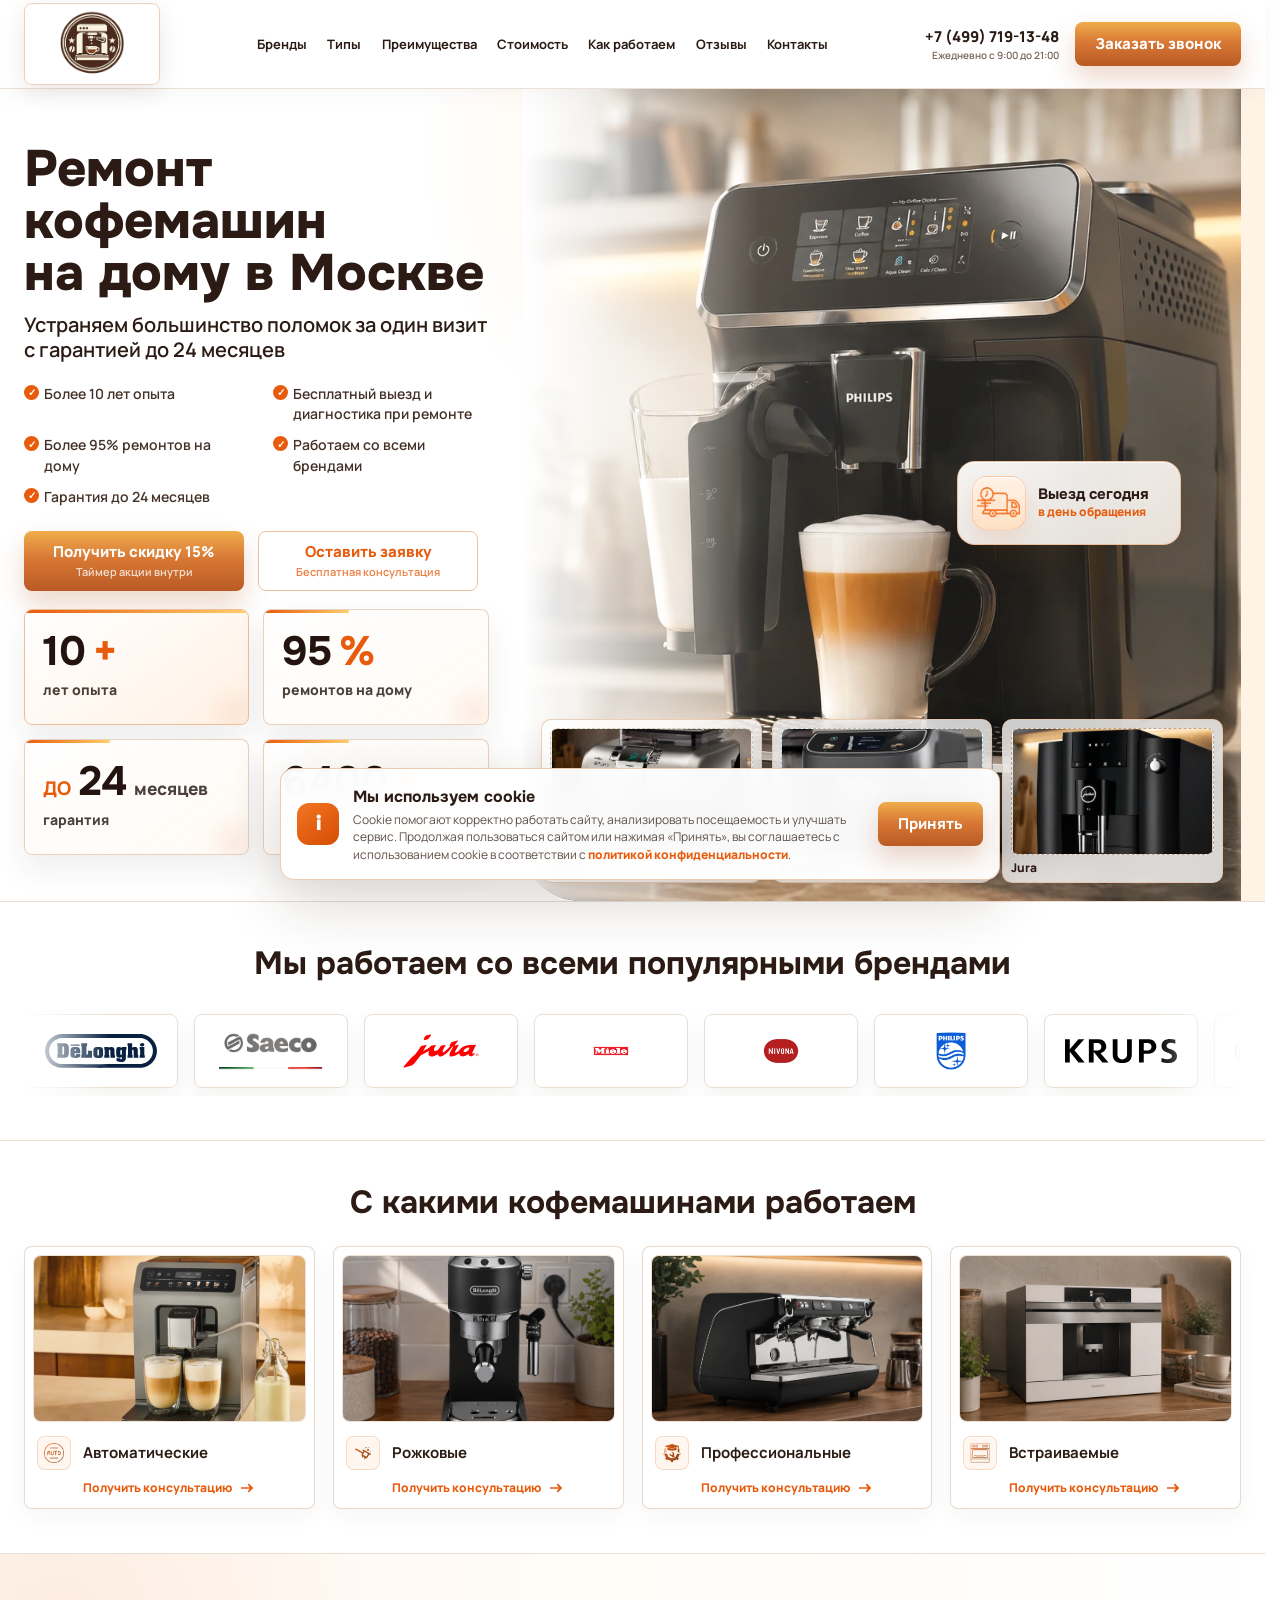
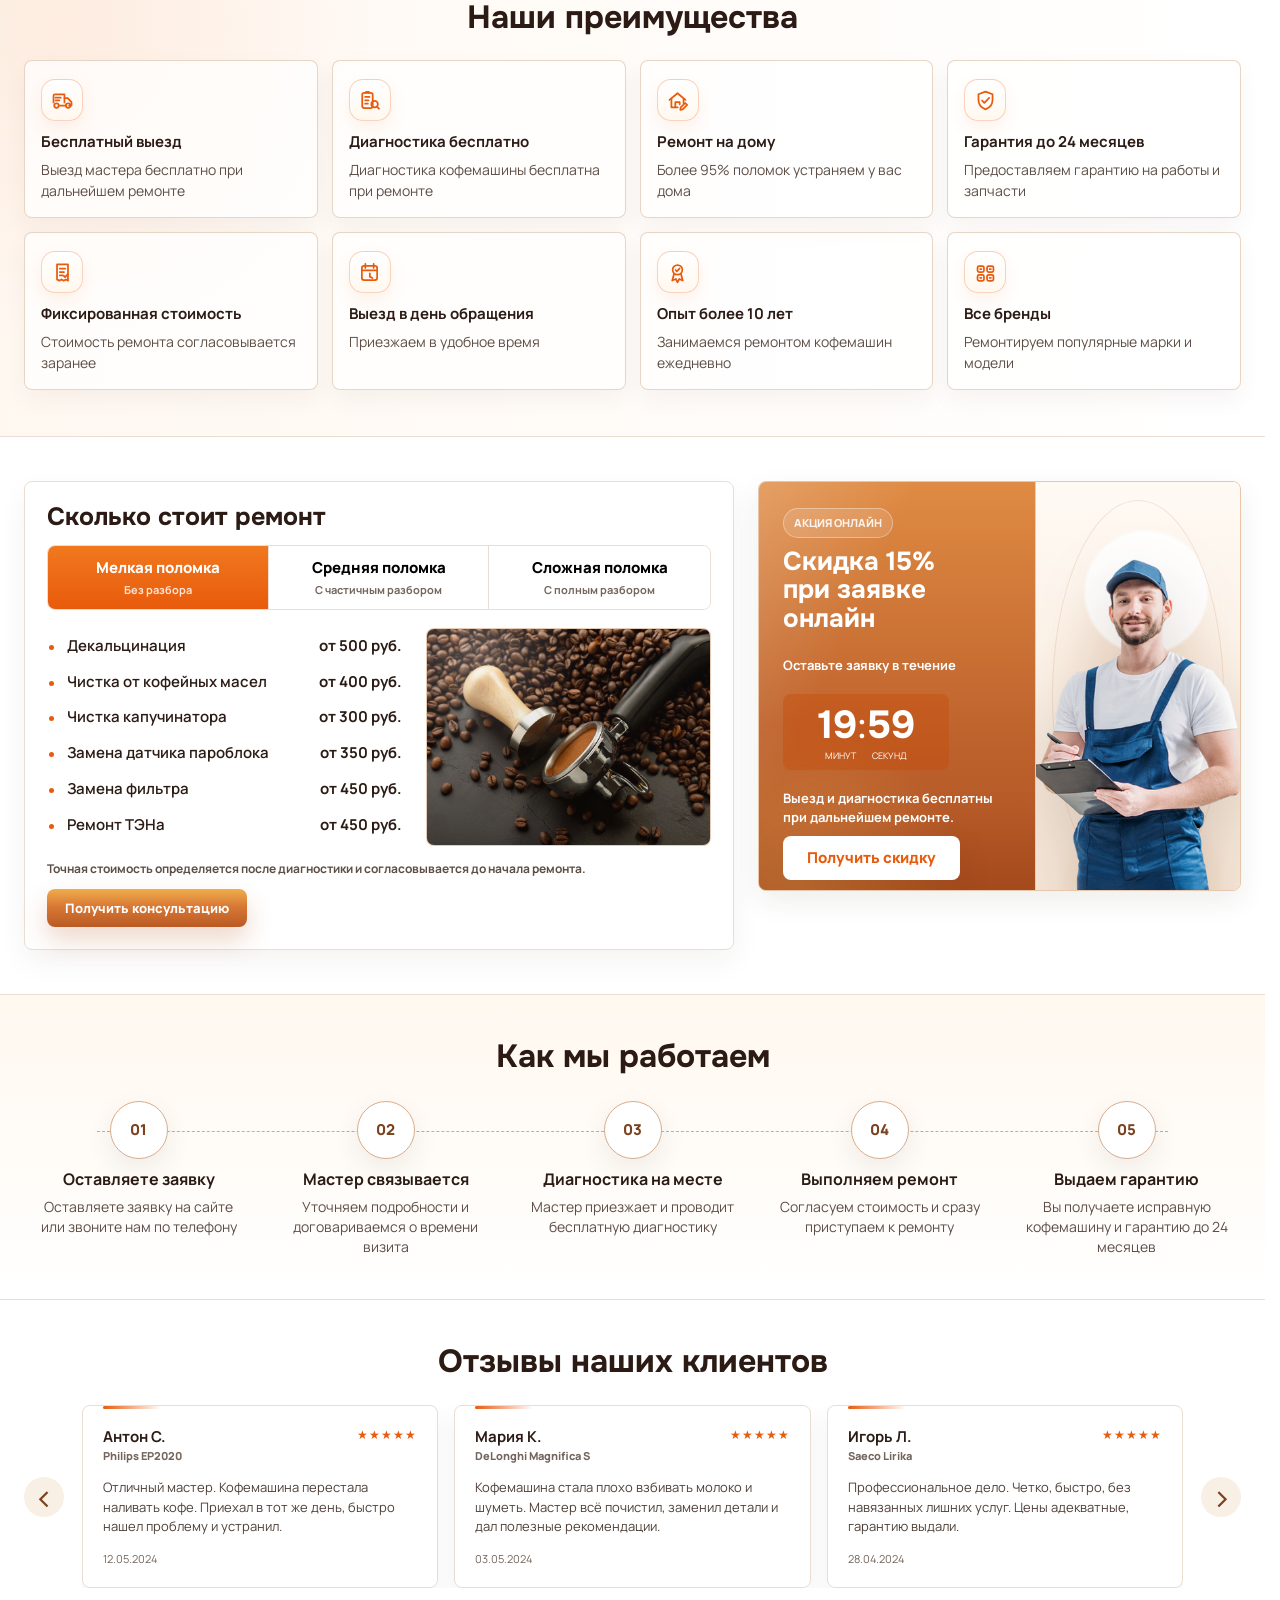
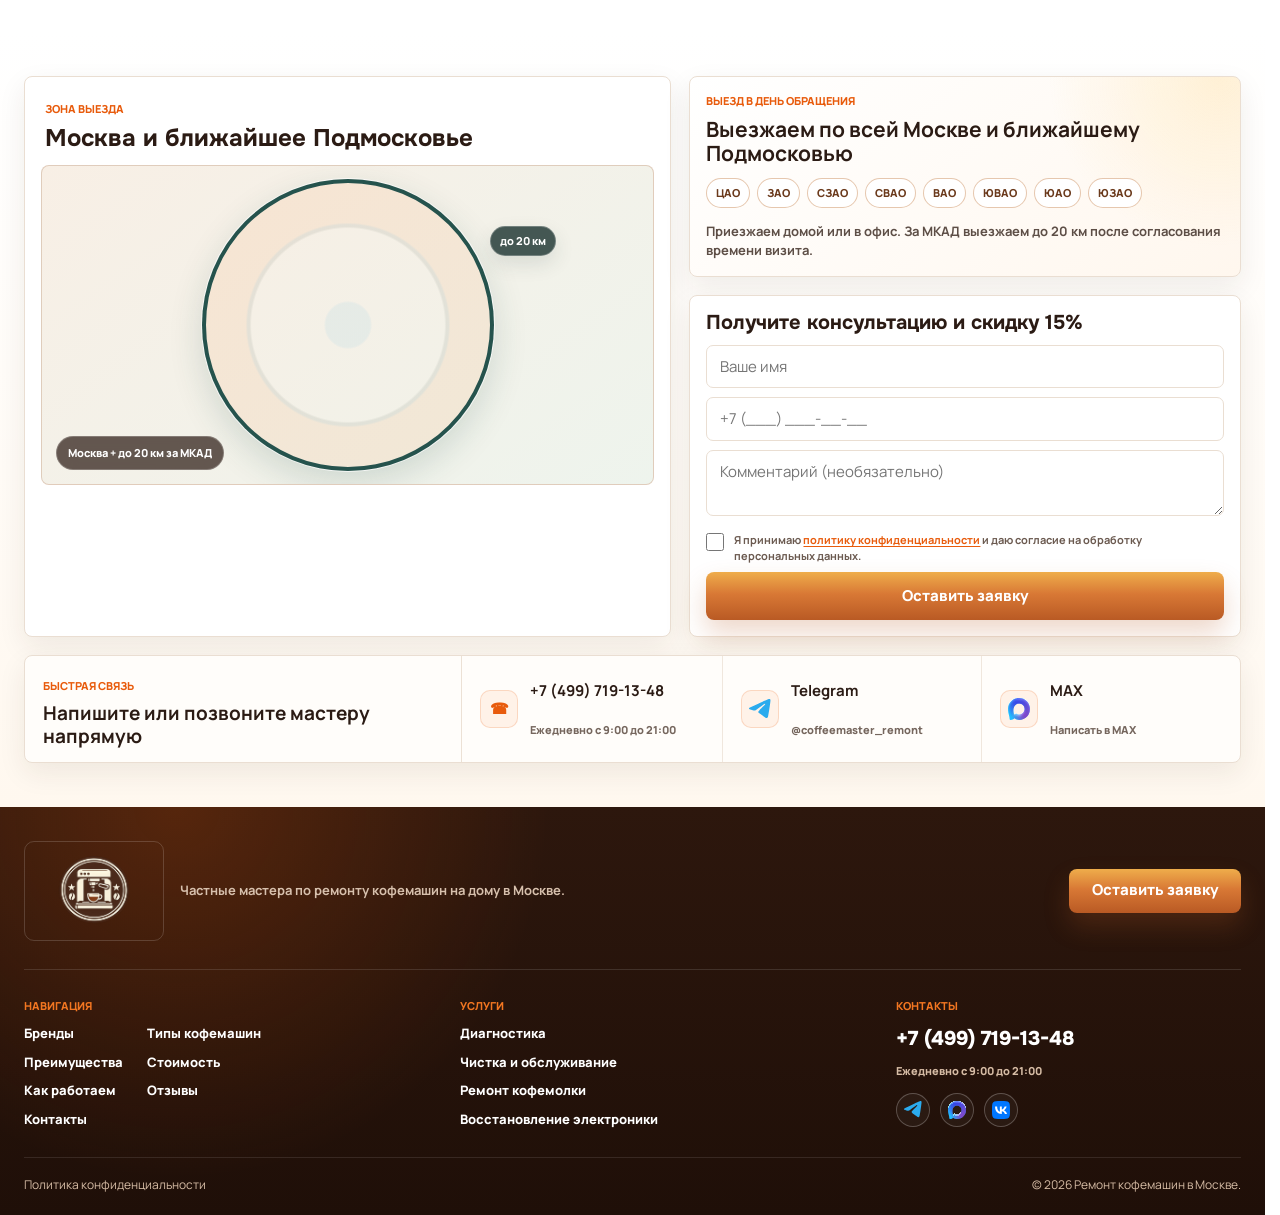
==== commit 1c33c750: "еще правки" ====
--- a/index.html
+++ b/index.html
@@ -1,16 +1,21 @@
 <!DOCTYPE html>
 <html lang="ru">
+
 <head>
   <meta charset="UTF-8">
   <meta name="viewport" content="width=device-width, initial-scale=1.0">
   <title>Coffee Master - ремонт кофемашин в Москве</title>
-  <meta name="description" content="Ремонт кофемашин на дому в Москве: выезд в день обращения, диагностика бесплатно при ремонте, гарантия до 24 месяцев.">
+  <meta name="description"
+    content="Ремонт кофемашин на дому в Москве: выезд в день обращения, диагностика бесплатно при ремонте, гарантия до 24 месяцев.">
   <link rel="icon" type="image/webp" href="./assets/логотип (2).webp">
   <link rel="preconnect" href="https://fonts.googleapis.com">
   <link rel="preconnect" href="https://fonts.gstatic.com" crossorigin>
-  <link href="https://fonts.googleapis.com/css2?family=Manrope:wght@400;500;600;700;800&family=Onest:wght@500;700;800&display=swap" rel="stylesheet">
-  <link rel="stylesheet" href="style.css?v=20260616-map-clean">
+  <link
+    href="https://fonts.googleapis.com/css2?family=Manrope:wght@400;500;600;700;800&family=Onest:wght@500;700;800&display=swap"
+    rel="stylesheet">
+  <link rel="stylesheet" href="style.css?v=20260616-brand-images4">
 </head>
+
 <body>
   <header class="site-header" id="top">
     <div class="container header__inner">
@@ -48,8 +53,7 @@
 
           <div class="hero__checks" aria-label="Преимущества">
             <span>Более 10 лет опыта</span>
-            <span>Бесплатный выезд при ремонте</span>
-            <span>Ремонт = диагностика бесплатно</span>
+            <span>Бесплатный выезд и диагностика при ремонте</span>
             <span>Более 95% ремонтов на дому</span>
             <span>Работаем со всеми брендами</span>
             <span>Гарантия до 24 месяцев</span>
@@ -62,22 +66,23 @@
 
           <div class="stats">
             <div class="stats__card stats__card--accent">
-            
+
               <strong><span class="stat-number" data-count="10">10</span><em>+</em></strong>
               <span>лет опыта</span>
             </div>
             <div class="stats__card">
-             
+
               <strong><span class="stat-number" data-count="95">95</span><em>%</em></strong>
               <span>ремонтов на дому</span>
             </div>
             <div class="stats__card">
-            
-              <strong><small class="stat-prefix">до</small><span class="stat-number" data-count="24">24</span><em class="stat-unit">месяцев</em></strong>
+
+              <strong><small class="stat-prefix">до</small><span class="stat-number" data-count="24">24</span><em
+                  class="stat-unit">месяцев</em></strong>
               <span>гарантия</span>
             </div>
             <div class="stats__card">
-           
+
               <strong><span class="stat-number" data-count="6400">6400</span><em>+</em></strong>
               <span>выполненных ремонтов</span>
             </div>
@@ -85,8 +90,8 @@
         </div>
 
         <div class="hero__visual reveal" aria-label="Визуальная заглушка главной кофемашины">
-        
-            <img src="./assets/hero-image.webp" alt="">
+
+          <img src="./assets/hero-image.webp" alt="">
           <div class="visit-badge">
             <span class="visit-badge__icon" aria-hidden="true">
               <img src="./assets/1-04-1.webp" alt="">
@@ -95,6 +100,26 @@
               <strong>Выезд сегодня</strong>
               <small>в день обращения</small>
             </span>
+          </div>
+          <div class="hero-brand-strip" aria-label="Работаем с популярными брендами кофемашин">
+            <article class="hero-brand-card">
+              <div class="hero-brand-photo hero-brand-photo--saeco">
+                <img src="./assets/saeco-hero.webp" alt="Кофемашина Saeco" loading="lazy">
+              </div>
+              <strong>Saeco</strong>
+            </article>
+            <article class="hero-brand-card">
+              <div class="hero-brand-photo hero-brand-photo--delonghi">
+                <img src="./assets/delonghi-hero.webp" alt="Кофемашина DeLonghi" loading="lazy">
+              </div>
+              <strong>DeLonghi</strong>
+            </article>
+            <article class="hero-brand-card">
+              <div class="hero-brand-photo hero-brand-photo--jura">
+                <img src="./assets/jura-hero.webp" alt="Кофемашина Jura" loading="lazy">
+              </div>
+              <strong>Jura</strong>
+            </article>
           </div>
           
         
@@ -194,12 +219,12 @@
           <article>
             <span class="benefit-icon" aria-hidden="true">
               <svg viewBox="0 0 32 32">
-                <path d="M4.5 18.5V10a2 2 0 0 1 2-2h12v10.5"/>
-                <path d="M18.5 13h4.2l4.8 5.1v4.4h-3.1"/>
-                <path d="M11.3 22.5h8.9"/>
-                <circle cx="8.3" cy="22.5" r="2.9"/>
-                <circle cx="23.2" cy="22.5" r="2.9"/>
-                <path d="M7 12.4h6.8M7 15.7h5"/>
+                <path d="M4.5 18.5V10a2 2 0 0 1 2-2h12v10.5" />
+                <path d="M18.5 13h4.2l4.8 5.1v4.4h-3.1" />
+                <path d="M11.3 22.5h8.9" />
+                <circle cx="8.3" cy="22.5" r="2.9" />
+                <circle cx="23.2" cy="22.5" r="2.9" />
+                <path d="M7 12.4h6.8M7 15.7h5" />
               </svg>
             </span>
             <h3>Бесплатный выезд</h3>
@@ -208,10 +233,10 @@
           <article>
             <span class="benefit-icon" aria-hidden="true">
               <svg viewBox="0 0 32 32">
-                <rect x="6.7" y="6.2" width="13.4" height="19.4" rx="2.5"/>
-                <path d="M10.4 11.4h5.6M10.4 15.7h4.2M10.4 20h3.5"/>
-                <circle cx="22.5" cy="20.7" r="4.2"/>
-                <path d="m25.5 23.8 2.6 2.6M11.6 6.2V4.8h3.5v1.4"/>
+                <rect x="6.7" y="6.2" width="13.4" height="19.4" rx="2.5" />
+                <path d="M10.4 11.4h5.6M10.4 15.7h4.2M10.4 20h3.5" />
+                <circle cx="22.5" cy="20.7" r="4.2" />
+                <path d="m25.5 23.8 2.6 2.6M11.6 6.2V4.8h3.5v1.4" />
               </svg>
             </span>
             <h3>Диагностика бесплатно</h3>
@@ -220,11 +245,11 @@
           <article>
             <span class="benefit-icon" aria-hidden="true">
               <svg viewBox="0 0 32 32">
-                <path d="M5.8 15.2 16 6.7l10.2 8.5"/>
-                <path d="M8.2 13.5v11.2h8.1"/>
-                <path d="M23.8 13.5v6.1"/>
-                <path d="M13.2 24.7v-6.6h5.6v2.8"/>
-                <path d="m20.1 24.9 5.7-5.7 2.5 2.5-5.7 5.7-3 .6.5-3.1Z"/>
+                <path d="M5.8 15.2 16 6.7l10.2 8.5" />
+                <path d="M8.2 13.5v11.2h8.1" />
+                <path d="M23.8 13.5v6.1" />
+                <path d="M13.2 24.7v-6.6h5.6v2.8" />
+                <path d="m20.1 24.9 5.7-5.7 2.5 2.5-5.7 5.7-3 .6.5-3.1Z" />
               </svg>
             </span>
             <h3>Ремонт на дому</h3>
@@ -233,8 +258,8 @@
           <article>
             <span class="benefit-icon" aria-hidden="true">
               <svg viewBox="0 0 32 32">
-                <path d="M16 4.7 25 8v7.3c0 5.9-3.8 10-9 12-5.2-2-9-6.1-9-12V8l9-3.3Z"/>
-                <path d="m11.6 16 2.9 2.9 6.2-6.2"/>
+                <path d="M16 4.7 25 8v7.3c0 5.9-3.8 10-9 12-5.2-2-9-6.1-9-12V8l9-3.3Z" />
+                <path d="m11.6 16 2.9 2.9 6.2-6.2" />
               </svg>
             </span>
             <h3>Гарантия до 24 месяцев</h3>
@@ -243,9 +268,9 @@
           <article>
             <span class="benefit-icon" aria-hidden="true">
               <svg viewBox="0 0 32 32">
-                <path d="M9 5.5h14v21l-2.7-1.7-2.8 1.7-2.8-1.7-2.8 1.7L9 24.8V5.5Z"/>
-                <path d="M12.5 11h7M12.5 15.4h5.4M12.5 19.8h3.8"/>
-                <path d="m17.7 20.2 1.6 1.6 3.2-3.4"/>
+                <path d="M9 5.5h14v21l-2.7-1.7-2.8 1.7-2.8-1.7-2.8 1.7L9 24.8V5.5Z" />
+                <path d="M12.5 11h7M12.5 15.4h5.4M12.5 19.8h3.8" />
+                <path d="m17.7 20.2 1.6 1.6 3.2-3.4" />
               </svg>
             </span>
             <h3>Фиксированная стоимость</h3>
@@ -254,9 +279,9 @@
           <article>
             <span class="benefit-icon" aria-hidden="true">
               <svg viewBox="0 0 32 32">
-                <rect x="6.2" y="7.4" width="19.6" height="18.2" rx="3"/>
-                <path d="M10.7 4.8v5.3M21.3 4.8v5.3M6.2 13.4h19.6"/>
-                <path d="M16.4 17.1v4.2l3.4 1.8"/>
+                <rect x="6.2" y="7.4" width="19.6" height="18.2" rx="3" />
+                <path d="M10.7 4.8v5.3M21.3 4.8v5.3M6.2 13.4h19.6" />
+                <path d="M16.4 17.1v4.2l3.4 1.8" />
               </svg>
             </span>
             <h3>Выезд в день обращения</h3>
@@ -265,9 +290,9 @@
           <article>
             <span class="benefit-icon" aria-hidden="true">
               <svg viewBox="0 0 32 32">
-                <circle cx="16" cy="12.6" r="6.2"/>
-                <path d="m11.7 17.4-2.4 8.9 4.5-2 2.2 4.3 2.2-4.3 4.5 2-2.4-8.9"/>
-                <path d="m13.5 12.8 1.7 1.7 3.6-3.8"/>
+                <circle cx="16" cy="12.6" r="6.2" />
+                <path d="m11.7 17.4-2.4 8.9 4.5-2 2.2 4.3 2.2-4.3 4.5 2-2.4-8.9" />
+                <path d="m13.5 12.8 1.7 1.7 3.6-3.8" />
               </svg>
             </span>
             <h3>Опыт более 10 лет</h3>
@@ -276,11 +301,11 @@
           <article>
             <span class="benefit-icon" aria-hidden="true">
               <svg viewBox="0 0 32 32">
-                <rect x="5.8" y="7.8" width="8.2" height="7.6" rx="2"/>
-                <rect x="18" y="7.8" width="8.2" height="7.6" rx="2"/>
-                <rect x="5.8" y="19" width="8.2" height="7.6" rx="2"/>
-                <rect x="18" y="19" width="8.2" height="7.6" rx="2"/>
-                <path d="M9.1 11.6h1.6M21.3 11.6h1.6M9.1 22.8h1.6M21.3 22.8h1.6"/>
+                <rect x="5.8" y="7.8" width="8.2" height="7.6" rx="2" />
+                <rect x="18" y="7.8" width="8.2" height="7.6" rx="2" />
+                <rect x="5.8" y="19" width="8.2" height="7.6" rx="2" />
+                <rect x="18" y="19" width="8.2" height="7.6" rx="2" />
+                <path d="M9.1 11.6h1.6M21.3 11.6h1.6M9.1 22.8h1.6M21.3 22.8h1.6" />
               </svg>
             </span>
             <h3>Все бренды</h3>
@@ -295,22 +320,27 @@
         <div class="price-card reveal">
           <h2>Сколько стоит ремонт</h2>
           <div class="tabs" role="tablist" aria-label="Категории ремонта">
-            <button class="tab is-active" type="button" data-tab="small">Мелкая поломка <span>Без разбора</span></button>
-            <button class="tab" type="button" data-tab="medium">Средняя поломка <span>С частичным разбором</span></button>
+            <button class="tab is-active" type="button" data-tab="small">Мелкая поломка <span>Без
+                разбора</span></button>
+            <button class="tab" type="button" data-tab="medium">Средняя поломка <span>С частичным
+                разбором</span></button>
             <button class="tab" type="button" data-tab="hard">Сложная поломка <span>С полным разбором</span></button>
           </div>
 
           <div class="price-content">
             <ul class="price-list is-active" data-panel="small">
+              <li><span>Декальцинация</span><strong>от 500 руб.</strong></li>
               <li><span>Чистка от кофейных масел</span><strong>от 400 руб.</strong></li>
               <li><span>Чистка капучинатора</span><strong>от 300 руб.</strong></li>
               <li><span>Замена датчика пароблока</span><strong>от 350 руб.</strong></li>
+              <li><span>Замена фильтра</span><strong>от 450 руб.</strong></li>
               <li><span>Ремонт ТЭНа</span><strong>от 450 руб.</strong></li>
             </ul>
             <ul class="price-list" data-panel="medium">
-              <li><span>Декальцинация</span><strong>от 500 руб.</strong></li>
-              <li><span>Ремонт панели управления</span><strong>от 550 руб.</strong></li>
-              <li><span>Замена фильтра</span><strong>от 450 руб.</strong></li>
+              <li><span>Замена датчика расхода воды</span><strong>от 700 руб.</strong></li>
+
+
+
               <li><span>Замена пароблока</span><strong>от 600 руб.</strong></li>
               <li><span>Ремонт капучинатора</span><strong>от 500 руб.</strong></li>
               <li><span>Ремонт кофемолки</span><strong>от 650 руб.</strong></li>
@@ -320,15 +350,18 @@
               <li><span>Ремонт гидросистемы</span><strong>от 600 руб.</strong></li>
               <li><span>Полное техническое обслуживание</span><strong>от 650 руб.</strong></li>
               <li><span>Ремонт двигателя</span><strong>от 550 руб.</strong></li>
-              <li><span>Замена датчика расхода воды</span><strong>от 700 руб.</strong></li>
+              <li><span>Ремонт панели управления</span><strong>от 550 руб.</strong></li>
               <li><span>Замена бойлера</span><strong>от 750 руб.</strong></li>
               <li><span>Восстановление электроники</span><strong>от 800 руб.</strong></li>
             </ul>
             <figure class="price-photo" aria-label="Фото ремонта кофемашины">
-              <img class="price-photo__image is-active" data-photo-panel="small" src="./assets/мелкая поломка.webp" alt="Мелкая поломка кофемашины" loading="lazy">
-              <img class="price-photo__image" data-photo-panel="medium" src="./assets/средняя поломка.webp" alt="Средняя поломка кофемашины" loading="lazy">
-              <img class="price-photo__image" data-photo-panel="hard" src="./assets/сложная поломка.webp" alt="Сложная поломка кофемашины" loading="lazy">
-            
+              <img class="price-photo__image is-active" data-photo-panel="small" src="./assets/мелкая поломка.webp"
+                alt="Мелкая поломка кофемашины" loading="lazy">
+              <img class="price-photo__image" data-photo-panel="medium" src="./assets/средняя поломка.webp"
+                alt="Средняя поломка кофемашины" loading="lazy">
+              <img class="price-photo__image" data-photo-panel="hard" src="./assets/сложная поломка.webp"
+                alt="Сложная поломка кофемашины" loading="lazy">
+
             </figure>
           </div>
 
@@ -361,11 +394,26 @@
       <div class="container">
         <h2 class="section-title">Как мы работаем</h2>
         <div class="timeline">
-          <article class="step reveal"><span>01</span><h3>Оставляете заявку</h3><p>Оставляете заявку на сайте или звоните нам по телефону</p></article>
-          <article class="step reveal"><span>02</span><h3>Мастер связывается</h3><p>Уточняем подробности и договариваемся о времени визита</p></article>
-          <article class="step reveal"><span>03</span><h3>Диагностика на месте</h3><p>Мастер приезжает и проводит бесплатную диагностику</p></article>
-          <article class="step reveal"><span>04</span><h3>Выполняем ремонт</h3><p>Согласуем стоимость и сразу приступаем к ремонту</p></article>
-          <article class="step reveal"><span>05</span><h3>Выдаем гарантию</h3><p>Вы получаете исправную кофемашину и гарантию до 24 месяцев</p></article>
+          <article class="step reveal"><span>01</span>
+            <h3>Оставляете заявку</h3>
+            <p>Оставляете заявку на сайте или звоните нам по телефону</p>
+          </article>
+          <article class="step reveal"><span>02</span>
+            <h3>Мастер связывается</h3>
+            <p>Уточняем подробности и договариваемся о времени визита</p>
+          </article>
+          <article class="step reveal"><span>03</span>
+            <h3>Диагностика на месте</h3>
+            <p>Мастер приезжает и проводит бесплатную диагностику</p>
+          </article>
+          <article class="step reveal"><span>04</span>
+            <h3>Выполняем ремонт</h3>
+            <p>Согласуем стоимость и сразу приступаем к ремонту</p>
+          </article>
+          <article class="step reveal"><span>05</span>
+            <h3>Выдаем гарантию</h3>
+            <p>Вы получаете исправную кофемашину и гарантию до 24 месяцев</p>
+          </article>
         </div>
       </div>
     </section>
@@ -378,26 +426,35 @@
           <div class="review-track">
             <article class="review-card">
               <div class="review-card__top">
-                <div><h3>Антон С.</h3><small>Philips EP2020</small></div>
+                <div>
+                  <h3>Антон С.</h3><small>Philips EP2020</small>
+                </div>
                 <span aria-label="Оценка 5 из 5">★★★★★</span>
               </div>
-              <p>Отличный мастер. Кофемашина перестала наливать кофе. Приехал в тот же день, быстро нашел проблему и устранил.</p>
+              <p>Отличный мастер. Кофемашина перестала наливать кофе. Приехал в тот же день, быстро нашел проблему и
+                устранил.</p>
               <time>12.05.2024</time>
             </article>
             <article class="review-card">
               <div class="review-card__top">
-                <div><h3>Мария К.</h3><small>DeLonghi Magnifica S</small></div>
+                <div>
+                  <h3>Мария К.</h3><small>DeLonghi Magnifica S</small>
+                </div>
                 <span aria-label="Оценка 5 из 5">★★★★★</span>
               </div>
-              <p>Кофемашина стала плохо взбивать молоко и шуметь. Мастер всё почистил, заменил детали и дал полезные рекомендации.</p>
+              <p>Кофемашина стала плохо взбивать молоко и шуметь. Мастер всё почистил, заменил детали и дал полезные
+                рекомендации.</p>
               <time>03.05.2024</time>
             </article>
             <article class="review-card">
               <div class="review-card__top">
-                <div><h3>Игорь Л.</h3><small>Saeco Lirika</small></div>
+                <div>
+                  <h3>Игорь Л.</h3><small>Saeco Lirika</small>
+                </div>
                 <span aria-label="Оценка 5 из 5">★★★★★</span>
               </div>
-              <p>Профессиональное дело. Четко, быстро, без навязанных лишних услуг. Цены адекватные, гарантию выдали.</p>
+              <p>Профессиональное дело. Четко, быстро, без навязанных лишних услуг. Цены адекватные, гарантию выдали.
+              </p>
               <time>28.04.2024</time>
             </article>
             <article class="review-cta">
@@ -419,11 +476,9 @@
             <h2>Москва и ближайшее Подмосковье</h2>
           </div>
           <div class="moscow-map">
-            <iframe
-              title="Карта зоны выезда по Москве"
+            <iframe title="Карта зоны выезда по Москве"
               data-src="https://yandex.ru/map-widget/v1/?ll=37.617700%2C55.755864&amp;z=9&amp;pt=37.617700%2C55.755864%2Cpm2rdm"
-              loading="lazy"
-              referrerpolicy="no-referrer-when-downgrade"></iframe>
+              loading="lazy" referrerpolicy="no-referrer-when-downgrade"></iframe>
             <div class="map-zone" aria-hidden="true">
               <span class="map-zone__circle"></span>
               <span class="map-zone__label map-zone__label--outer">до 20 км</span>
@@ -446,10 +501,12 @@
           <h2>Получите консультацию и скидку 15%</h2>
           <label><span>Ваше имя</span><input type="text" name="name" placeholder="Ваше имя" required></label>
           <label><span>Телефон</span><input type="tel" name="phone" placeholder="+7 (___) ___-__-__" required></label>
-          <label><span>Комментарий</span><textarea name="comment" placeholder="Комментарий (необязательно)"></textarea></label>
+          <label><span>Комментарий</span><textarea name="comment"
+              placeholder="Комментарий (необязательно)"></textarea></label>
           <label class="consent-check">
             <input type="checkbox" name="personal-data-consent" required>
-            <span>Я принимаю <a href="privacy.html" target="_blank" rel="noopener">политику конфиденциальности</a> и даю согласие на обработку персональных данных.</span>
+            <span>Я принимаю <a href="privacy.html" target="_blank" rel="noopener">политику конфиденциальности</a> и даю
+              согласие на обработку персональных данных.</span>
           </label>
           <button class="btn btn--primary" type="submit">Оставить заявку</button>
         </form>
@@ -460,9 +517,12 @@
             <h3>Напишите или позвоните мастеру напрямую</h3>
           </div>
           <div class="contact-methods__list">
-            <a class="contact-link" href="tel:+74997191348"><span aria-hidden="true">☎</span><strong>+7 (499) 719-13-48</strong><small>Ежедневно с 9:00 до 21:00</small></a>
-            <a class="contact-link" href="#"><span aria-hidden="true"><img src="./assets/Path-3.svg" alt=""></span><strong>Telegram</strong><small>@coffeemaster_remont</small></a>
-            <a class="contact-link" href="#"><span aria-hidden="true"><img src="./assets/converted-2%201.svg" alt=""></span><strong>MAX</strong><small>Написать в MAX</small></a>
+            <a class="contact-link" href="tel:+74997191348"><span aria-hidden="true">☎</span><strong>+7 (499)
+                719-13-48</strong><small>Ежедневно с 9:00 до 21:00</small></a>
+            <a class="contact-link" href="#"><span aria-hidden="true"><img src="./assets/Path-3.svg"
+                  alt=""></span><strong>Telegram</strong><small>@coffeemaster_remont</small></a>
+            <a class="contact-link" href="#"><span aria-hidden="true"><img src="./assets/converted-2%201.svg"
+                  alt=""></span><strong>MAX</strong><small>Написать в MAX</small></a>
           </div>
         </div>
       </div>
@@ -509,7 +569,7 @@
         <div class="footer__social">
           <a href="#" aria-label="Telegram"><img src="./assets/Path-3.svg" alt=""></a>
           <a href="#" aria-label="MAX"><img src="./assets/converted-2%201.svg" alt=""></a>
-   <a href="#" aria-label="VK"><img src="./assets/VK_Compact_Logo_(2021-present) (1).svg" alt=""></a>
+          <a href="#" aria-label="VK"><img src="./assets/VK_Compact_Logo_(2021-present) (1).svg" alt=""></a>
         </div>
       </div>
     </div>
@@ -539,10 +599,12 @@
       <form class="modal-form" novalidate>
         <label><span>Ваше имя</span><input type="text" name="name" placeholder="Ваше имя" required></label>
         <label><span>Телефон</span><input type="tel" name="phone" placeholder="+7 (___) ___-__-__" required></label>
-        <label><span>Комментарий</span><textarea name="comment" placeholder="Что случилось с кофемашиной?"></textarea></label>
+        <label><span>Комментарий</span><textarea name="comment"
+            placeholder="Что случилось с кофемашиной?"></textarea></label>
         <label class="consent-check">
           <input type="checkbox" name="personal-data-consent" required>
-          <span>Я принимаю <a href="privacy.html" target="_blank" rel="noopener">политику конфиденциальности</a> и даю согласие на обработку персональных данных.</span>
+          <span>Я принимаю <a href="privacy.html" target="_blank" rel="noopener">политику конфиденциальности</a> и даю
+            согласие на обработку персональных данных.</span>
         </label>
         <button class="btn btn--primary" type="submit">Отправить заявку</button>
       </form>
@@ -553,11 +615,14 @@
     <div class="cookie-banner__icon" aria-hidden="true">i</div>
     <div class="cookie-banner__text">
       <strong>Мы используем cookie</strong>
-      <p>Cookie помогают корректно работать сайту, анализировать посещаемость и улучшать сервис. Продолжая пользоваться сайтом или нажимая «Принять», вы соглашаетесь с использованием cookie в соответствии с <a href="privacy.html">политикой конфиденциальности</a>.</p>
+      <p>Cookie помогают корректно работать сайту, анализировать посещаемость и улучшать сервис. Продолжая пользоваться
+        сайтом или нажимая «Принять», вы соглашаетесь с использованием cookie в соответствии с <a
+          href="privacy.html">политикой конфиденциальности</a>.</p>
     </div>
     <button class="btn btn--primary btn--small" type="button" data-cookie-accept>Принять</button>
   </div>
 
   <script src="script.js?v=20260616-reviews-step1"></script>
 </body>
+
 </html>
--- a/style.css
+++ b/style.css
@@ -8,6 +8,9 @@
   --line-strong: #dfc5af;
   --orange: #e85b0c;
   --orange-dark: #c94706;
+  --cta: #d87835;
+  --cta-dark: #b95a24;
+  --cta-gold: #efad4b;
   --coffee: #7a421e;
   --cream: #f7eadb;
   --yellow: #ffcf6a;
@@ -229,13 +232,13 @@
 
 .btn--primary {
   color: #fff;
-  background: linear-gradient(180deg, #f1781e, var(--orange));
-  box-shadow: 0 13px 26px rgba(232, 91, 12, 0.24);
+  background: linear-gradient(180deg, var(--cta-gold), var(--cta) 46%, var(--cta-dark));
+  box-shadow: 0 13px 26px rgba(185, 90, 36, 0.24);
 }
 
 .btn--primary:hover {
-  background: linear-gradient(180deg, #fa812a, var(--orange-dark));
-  box-shadow: 0 16px 34px rgba(232, 91, 12, 0.32);
+  background: linear-gradient(180deg, #f2b85d, #dc813c 46%, #a94d1f);
+  box-shadow: 0 16px 34px rgba(185, 90, 36, 0.32);
 }
 
 .btn--ghost {
@@ -666,6 +669,88 @@
   font-weight: 900;
 }
 
+.hero-brand-strip {
+  position: absolute;
+  left: 18px;
+  right: 18px;
+  bottom: 18px;
+  z-index: 4;
+  display: grid;
+  grid-template-columns: repeat(3, minmax(0, 1fr));
+  gap: 10px;
+}
+
+.hero-brand-card {
+  min-width: 0;
+  padding: 8px;
+  background: rgba(255, 255, 255, 0.78);
+  border: 1px solid rgba(232, 198, 172, 0.86);
+  border-radius: 10px;
+  box-shadow: 0 14px 30px rgba(57, 34, 20, 0.12);
+  backdrop-filter: blur(12px);
+}
+
+.hero-brand-card strong {
+  display: block;
+  margin-top: 7px;
+  color: #2c1b14;
+  font-size: 12px;
+  font-weight: 900;
+  line-height: 1;
+}
+
+.hero-brand-photo {
+  position: relative;
+  overflow: hidden;
+  aspect-ratio: 16 / 10;
+  display: grid;
+  place-items: center;
+  background:
+    radial-gradient(circle at 50% 78%, rgba(185, 90, 36, 0.1), transparent 32%),
+    linear-gradient(135deg, rgba(255, 255, 255, 0.86), rgba(255, 241, 227, 0.66)),
+    repeating-linear-gradient(135deg, rgba(122, 66, 30, 0.08) 0 1px, transparent 1px 9px);
+  border: 1px dashed rgba(185, 90, 36, 0.35);
+  border-radius: 7px;
+}
+
+.hero-brand-photo::after {
+  content: "";
+  position: absolute;
+  inset: auto 0 0;
+  height: 36%;
+  background: linear-gradient(180deg, transparent, rgba(43, 27, 20, 0.08));
+}
+
+.hero-brand-photo span {
+  position: relative;
+  z-index: 1;
+  color: #6c564a;
+  font-size: 11px;
+  font-weight: 900;
+  text-align: center;
+}
+
+.hero-brand-photo img {
+  width: 100%;
+  height: 100%;
+  min-height: 0;
+  object-fit: contain;
+  object-position: center;
+  filter: drop-shadow(0 10px 16px rgba(43, 27, 20, 0.16));
+}
+
+.hero-brand-photo--jura {
+  border-color: rgba(122, 66, 30, 0.42);
+}
+
+.hero-brand-photo--delonghi {
+  border-color: rgba(32, 86, 116, 0.28);
+}
+
+.hero-brand-photo--saeco {
+  border-color: rgba(104, 126, 82, 0.34);
+}
+
 .beans {
   position: absolute;
   left: 58px;
@@ -1301,9 +1386,9 @@
   padding: 26px 24px;
   color: #fff;
   background:
-    linear-gradient(115deg, rgba(255, 255, 255, 0.16), transparent 34%),
-    radial-gradient(circle at 15% 95%, rgba(255, 207, 106, 0.32), transparent 35%),
-    linear-gradient(180deg, #f77a16, #df5408);
+    linear-gradient(115deg, rgba(255, 255, 255, 0.18), transparent 34%),
+    radial-gradient(circle at 15% 95%, rgba(246, 190, 103, 0.34), transparent 35%),
+    linear-gradient(180deg, #df8b43, #c0642e 58%, #a94d1f);
 }
 
 .promo-card__content::after {
@@ -2192,8 +2277,8 @@
   padding: 34px 28px;
   color: #fff;
   background:
-    radial-gradient(circle at 0 100%, rgba(255, 207, 106, 0.26), transparent 36%),
-    linear-gradient(180deg, #ef7017, #cf4804);
+    radial-gradient(circle at 0 100%, rgba(246, 190, 103, 0.27), transparent 36%),
+    linear-gradient(180deg, #dc843e, #bd5c28 58%, #9f461d);
 }
 
 .modal__eyebrow {
@@ -2859,6 +2944,13 @@
     object-position: 58% center;
   }
 
+  .hero-brand-photo img {
+    width: 100%;
+    height: 100%;
+    min-height: 0;
+    object-position: center;
+  }
+
   .machine-card {
     height: 270px;
     transform: none;
@@ -2889,6 +2981,27 @@
     animation: none;
   }
 
+  .hero-brand-strip {
+    left: 12px;
+    right: 12px;
+    bottom: 104px;
+    gap: 7px;
+  }
+
+  .hero-brand-card {
+    padding: 6px;
+    border-radius: 9px;
+  }
+
+  .hero-brand-card strong {
+    margin-top: 6px;
+    font-size: 11px;
+  }
+
+  .hero-brand-photo span {
+    font-size: 10px;
+  }
+
   .visit-badge__icon {
     width: 48px;
     height: 48px;
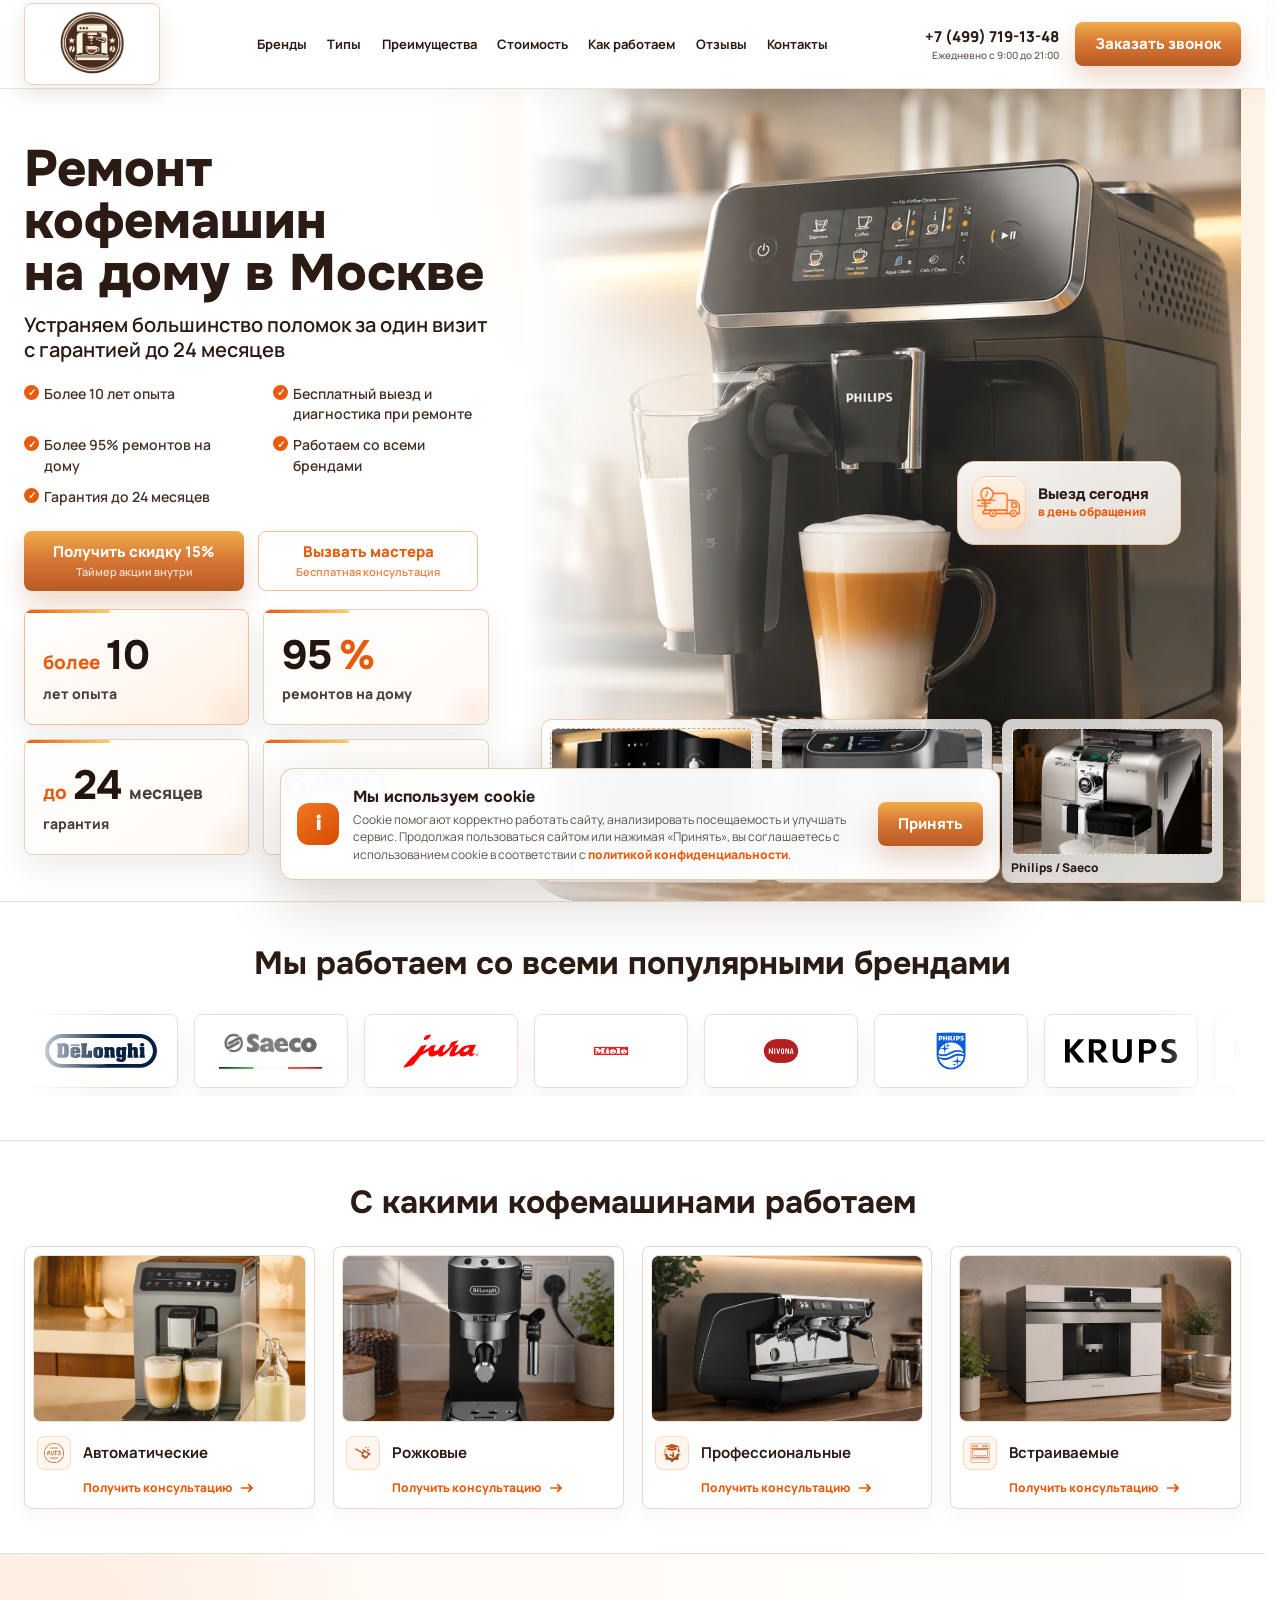
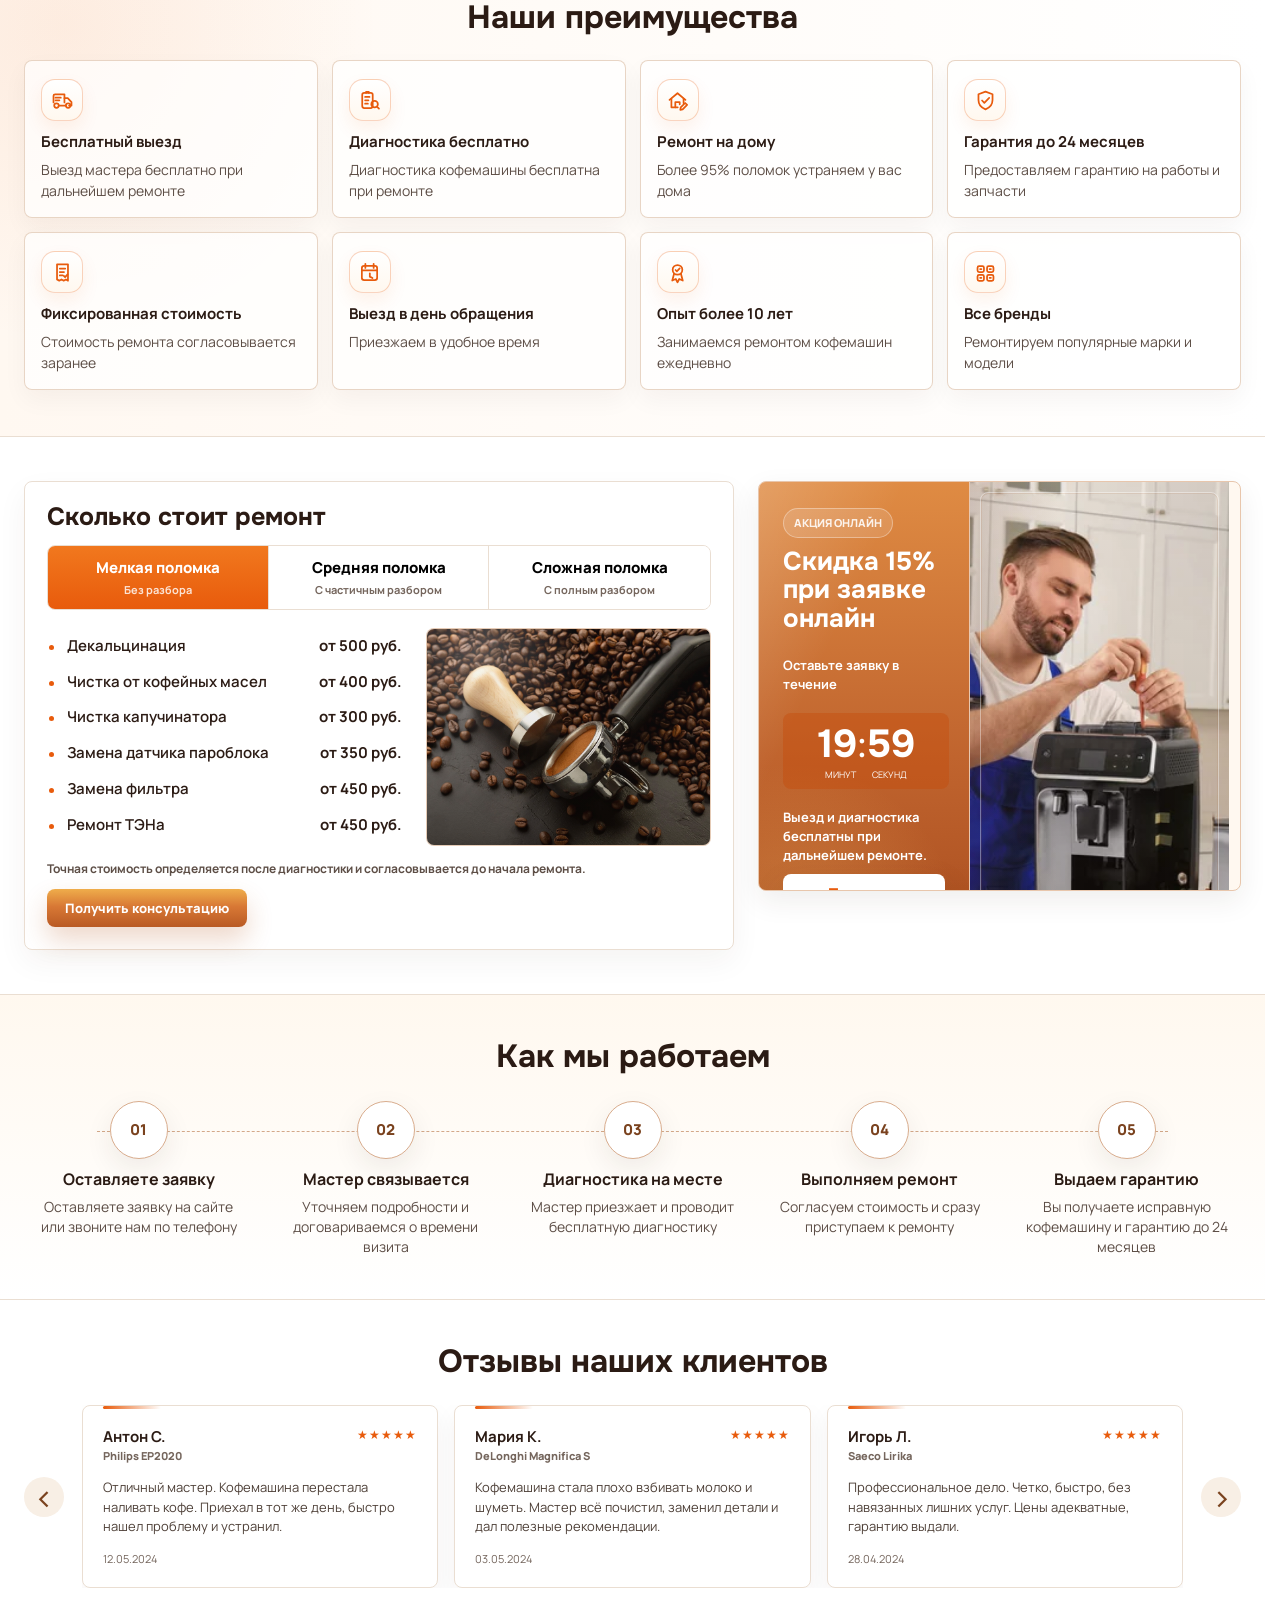
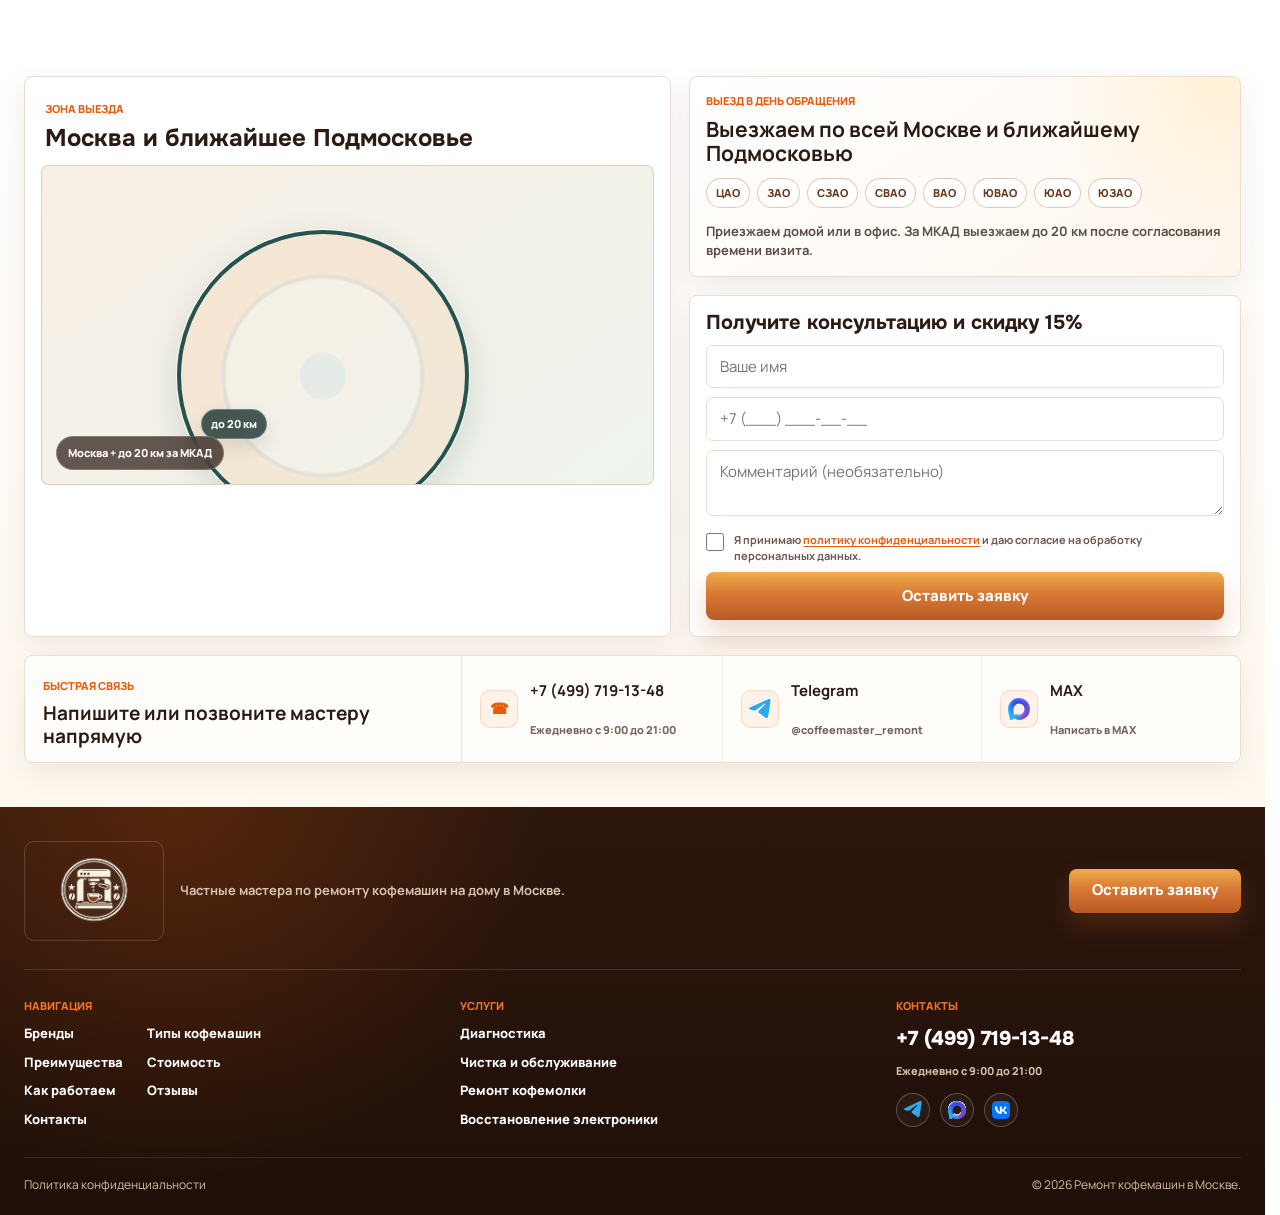
==== commit 30284a59: "фиксы" ====
--- a/index.html
+++ b/index.html
@@ -13,7 +13,7 @@
   <link
     href="https://fonts.googleapis.com/css2?family=Manrope:wght@400;500;600;700;800&family=Onest:wght@500;700;800&display=swap"
     rel="stylesheet">
-  <link rel="stylesheet" href="style.css?v=20260616-brand-images4">
+  <link rel="stylesheet" href="style.css?v=20260616-master-photo2">
 </head>
 
 <body>
@@ -61,13 +61,13 @@
 
           <div class="hero__actions">
             <a class="btn btn--primary" href="#lead">Получить скидку 15% <small>Таймер акции внутри</small></a>
-            <a class="btn btn--ghost" href="#lead">Оставить заявку <small>Бесплатная консультация</small></a>
+            <a class="btn btn--ghost" href="#lead">Вызвать мастера <small>Бесплатная консультация</small></a>
           </div>
 
           <div class="stats">
             <div class="stats__card stats__card--accent">
 
-              <strong><span class="stat-number" data-count="10">10</span><em>+</em></strong>
+              <strong><small class="stat-prefix">более</small><span class="stat-number" data-count="10">10</span></strong>
               <span>лет опыта</span>
             </div>
             <div class="stats__card">
@@ -103,10 +103,10 @@
           </div>
           <div class="hero-brand-strip" aria-label="Работаем с популярными брендами кофемашин">
             <article class="hero-brand-card">
-              <div class="hero-brand-photo hero-brand-photo--saeco">
-                <img src="./assets/saeco-hero.webp" alt="Кофемашина Saeco" loading="lazy">
+              <div class="hero-brand-photo hero-brand-photo--jura">
+                <img src="./assets/jura-hero.webp" alt="Кофемашина Jura" loading="lazy">
               </div>
-              <strong>Saeco</strong>
+              <strong>Jura</strong>
             </article>
             <article class="hero-brand-card">
               <div class="hero-brand-photo hero-brand-photo--delonghi">
@@ -115,10 +115,10 @@
               <strong>DeLonghi</strong>
             </article>
             <article class="hero-brand-card">
-              <div class="hero-brand-photo hero-brand-photo--jura">
-                <img src="./assets/jura-hero.webp" alt="Кофемашина Jura" loading="lazy">
+              <div class="hero-brand-photo hero-brand-photo--saeco">
+                <img src="./assets/saeco-hero.webp" alt="Кофемашина Philips / Saeco" loading="lazy">
               </div>
-              <strong>Jura</strong>
+              <strong>Philips / Saeco</strong>
             </article>
           </div>
           
@@ -383,7 +383,7 @@
               <a class="btn btn--white" href="#lead">Получить скидку</a>
             </div>
             <div class="promo-card__visual promo-master">
-              <img src="./assets/form-img.webp" alt="Мастер по ремонту кофемашин">
+              <img src="./assets/человек-мастер.jpg" alt="Мастер ремонтирует кофемашину">
             </div>
           </div>
         </aside>
@@ -591,8 +591,8 @@
         <h2 id="modal-title">Оставьте номер, и мастер свяжется с вами</h2>
         <p>Уточним модель кофемашины, симптомы поломки и подскажем ближайшее время выезда.</p>
         <ul>
-          <li>Бесплатный выезд при ремонте</li>
-          <li>Диагностика бесплатна при ремонте</li>
+          <li>Бесплатный выезд и диагностика при ремонте</li>
+          <li>Выезд в день обращения</li>
           <li>Гарантия до 24 месяцев</li>
         </ul>
       </div>
--- a/style.css
+++ b/style.css
@@ -376,11 +376,15 @@
   display: grid;
   grid-template-columns: repeat(2, minmax(0, 1fr));
   gap: 14px;
+  align-items: stretch;
   max-width: 520px;
 }
 
 .stats__card {
   position: relative;
+  display: flex;
+  flex-direction: column;
+  justify-content: center;
   overflow: hidden;
   min-height: 116px;
   padding: 21px 18px 17px;
@@ -423,8 +427,7 @@
   box-shadow: 0 18px 40px rgba(57, 34, 20, 0.13);
 }
 
-.stats__card:hover::before,
-.stats__card--accent::before {
+.stats__card:hover::before {
   transform: scaleX(1);
 }
 
@@ -453,8 +456,8 @@
   font-family: "Manrope", sans-serif;
   font-size: 0.46em;
   font-weight: 900;
-  letter-spacing: 0.02em;
-  text-transform: uppercase;
+  letter-spacing: 0;
+  text-transform: none;
 }
 
 .stats strong .stat-unit {
@@ -1365,7 +1368,7 @@
   position: relative;
   isolation: isolate;
   display: grid;
-  grid-template-columns: minmax(0, 1.16fr) minmax(205px, 0.84fr);
+  grid-template-columns: minmax(0, 0.95fr) minmax(260px, 1.05fr);
   overflow: hidden;
   height: clamp(410px, 30vw, 430px);
   min-height: 410px;
@@ -1467,43 +1470,42 @@
   border: 0;
   border-left: 1px solid rgba(232, 198, 172, 0.9);
   border-radius: 0;
-  background:
-    radial-gradient(circle at 54% 26%, rgba(255, 255, 255, 0.95) 0 18%, transparent 19%),
-    radial-gradient(circle at 50% 42%, rgba(247, 218, 194, 0.62), transparent 36%),
-    linear-gradient(180deg, #fffaf4 0%, #f6e6d6 100%);
+  background: #f6e6d6;
 }
 
 .promo-master::before {
   content: "";
   position: absolute;
-  inset: 18px 16px 12px;
-  border: 1px solid rgba(220, 173, 140, 0.38);
-  border-radius: 50%;
-  opacity: 0.8;
+  inset: 0;
+  z-index: 2;
+  pointer-events: none;
+  background:
+    linear-gradient(90deg, rgba(80, 32, 9, 0.18), transparent 34%),
+    linear-gradient(180deg, rgba(255, 250, 244, 0.08), rgba(58, 31, 17, 0.18));
 }
 
 .promo-master::after {
   content: "";
   position: absolute;
-  left: 12%;
-  right: 8%;
-  bottom: -18%;
-  height: 46%;
-  border-radius: 50%;
-  background: radial-gradient(circle, rgba(214, 123, 54, 0.22), transparent 68%);
-  filter: blur(2px);
+  inset: 10px;
+  z-index: 3;
+  pointer-events: none;
+  border: 1px solid rgba(255, 255, 255, 0.38);
+  border-radius: 8px;
+  box-shadow: inset 0 0 0 1px rgba(173, 103, 55, 0.12);
 }
 
 .promo-master img {
   position: absolute;
   z-index: 1;
-  right: -2%;
-  bottom: 0;
-  width: auto;
-  max-width: 108%;
-  max-height: 100%;
-  object-fit: contain;
-  filter: drop-shadow(0 22px 34px rgba(65, 35, 18, 0.18));
+  inset: 0;
+  width: 100%;
+  height: 100%;
+  max-width: none;
+  max-height: none;
+  object-fit: cover;
+  object-position: 45% center;
+  filter: saturate(1.02) contrast(1.02);
 }
 
 .workflow {
@@ -1749,8 +1751,8 @@
 
 .map-zone__circle {
   position: absolute;
-  left: 50%;
-  top: 50%;
+  left: 46%;
+  top: 66%;
   width: min(76%, 292px);
   aspect-ratio: 1;
   background:
@@ -1780,8 +1782,10 @@
 }
 
 .map-zone__label--outer {
-  right: 16%;
-  top: 19%;
+  left: 26%;
+  right: auto;
+  top: auto;
+  bottom: 14%;
   color: #fff;
   background: rgba(35, 58, 54, 0.84);
   border-color: rgba(255, 255, 255, 0.25);
@@ -2752,6 +2756,13 @@
     z-index: 52;
   }
 
+  .menu-open .menu-toggle {
+    position: fixed;
+    top: 13px;
+    right: 16px;
+    z-index: 60;
+  }
+
   .menu-open .menu-toggle span:nth-child(1) {
     transform: translateY(6px) rotate(45deg);
   }
@@ -2872,6 +2883,10 @@
     padding-top: 96px;
   }
 
+  .menu-open .menu-toggle {
+    right: 12px;
+  }
+
   .nav a {
     padding: 12px 0;
     font-size: 20px;
@@ -2934,14 +2949,25 @@
   }
 
   .hero__visual {
+    display: block;
+    min-height: 0;
     min-height: 292px;
     border-radius: 16px;
     margin-bottom: 20px;
-  }
-
-  .hero__visual img {
+    overflow: visible;
+  }
+
+  .hero__visual > img {
+    height: 292px;
     min-height: 292px;
+    border-radius: 16px;
     object-position: 58% center;
+  }
+
+  .hero__visual::before {
+    inset: 0 0 auto;
+    height: 292px;
+    border-radius: 16px;
   }
 
   .hero-brand-photo img {
@@ -2975,27 +3001,34 @@
     gap: 10px;
     padding: 12px;
     right: 12px;
-    top: auto;
-    bottom: 16px;
+    top: 202px;
+    bottom: auto;
     transform: none;
     animation: none;
   }
 
   .hero-brand-strip {
-    left: 12px;
-    right: 12px;
-    bottom: 104px;
-    gap: 7px;
+    position: static;
+    margin-top: 12px;
+    grid-template-columns: 1fr;
+    gap: 8px;
   }
 
   .hero-brand-card {
-    padding: 6px;
+    display: block;
+    padding: 7px;
     border-radius: 9px;
   }
 
   .hero-brand-card strong {
-    margin-top: 6px;
-    font-size: 11px;
+    margin-top: 7px;
+    font-size: 13px;
+  }
+
+  .hero-brand-photo {
+    width: 100%;
+    height: auto;
+    aspect-ratio: 16 / 10;
   }
 
   .hero-brand-photo span {
@@ -3141,14 +3174,12 @@
   }
 
   .promo-master::before {
-    inset: 22px 54px;
+    inset: 0;
   }
 
   .promo-master img {
-    right: 50%;
-    transform: translateX(50%);
-    max-height: 255px;
-    max-width: 76%;
+    transform: none;
+    object-position: 42% center;
   }
 
   .review-track {
